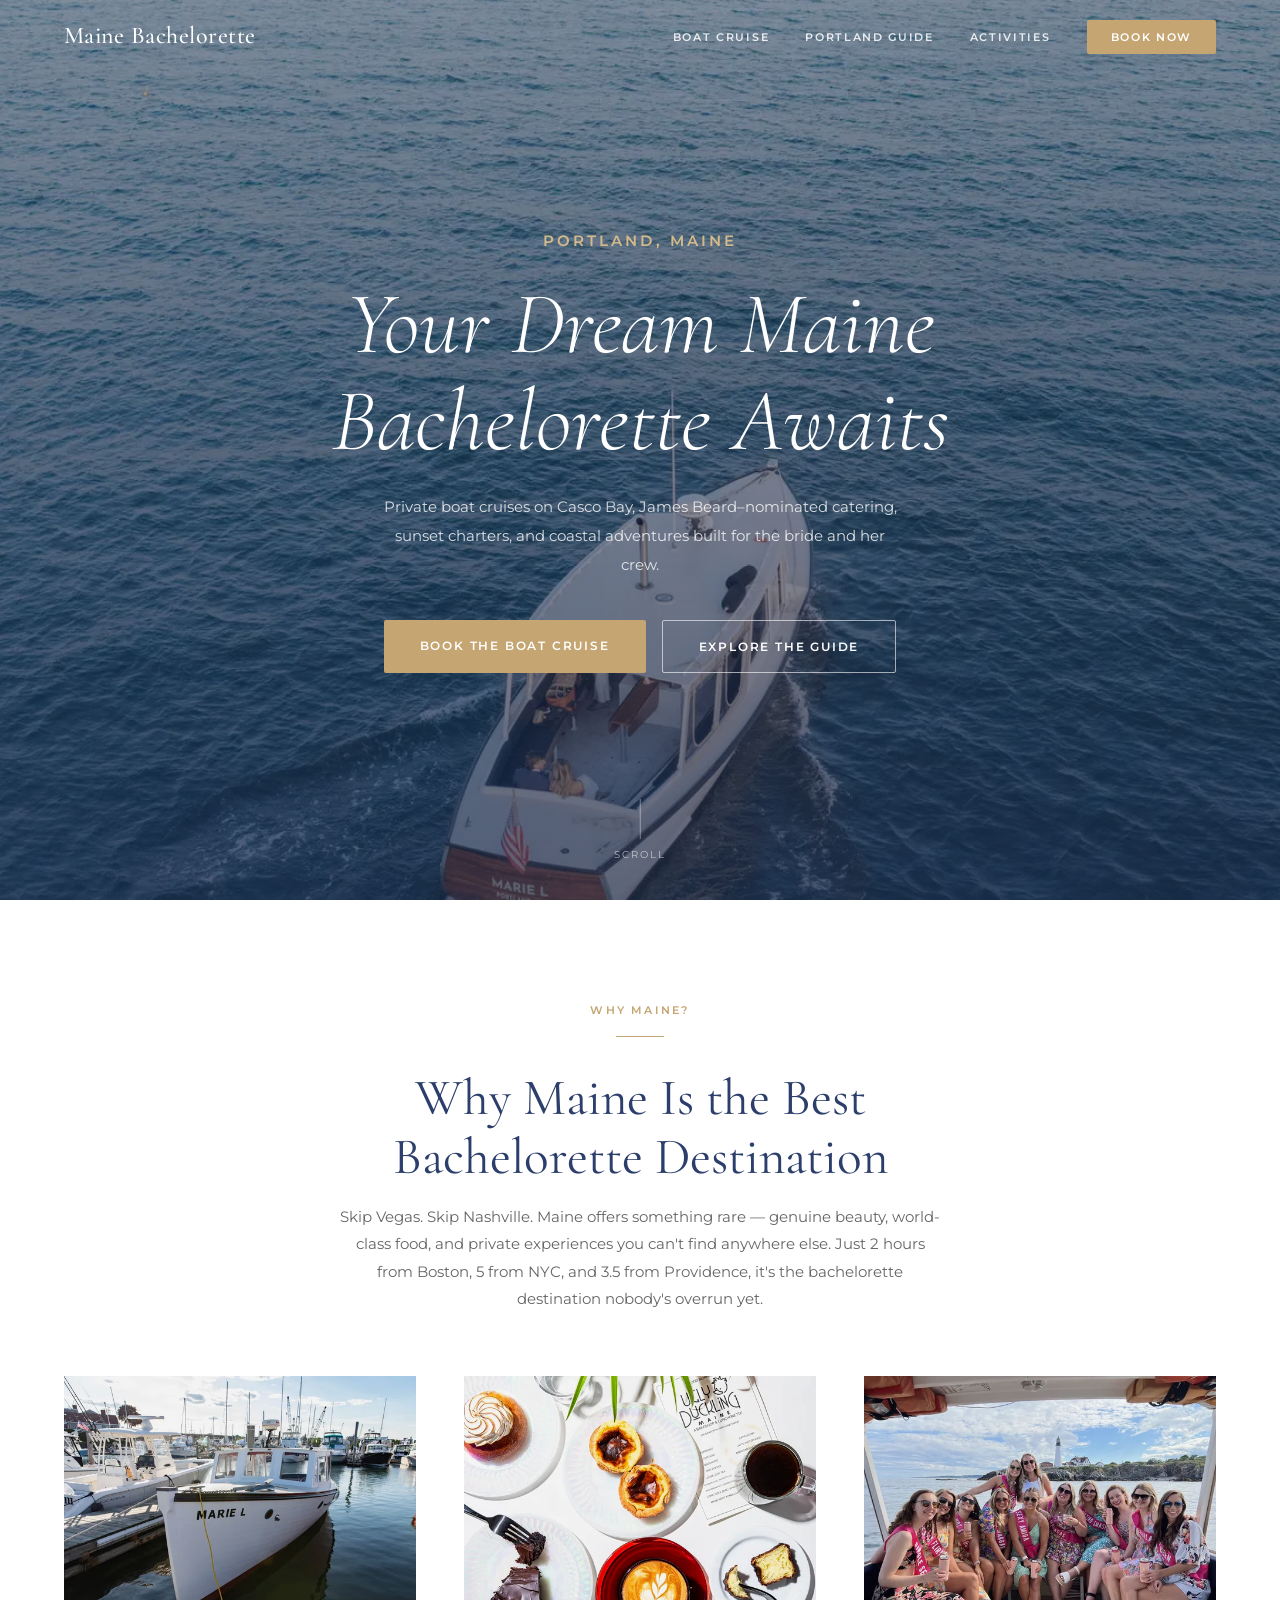
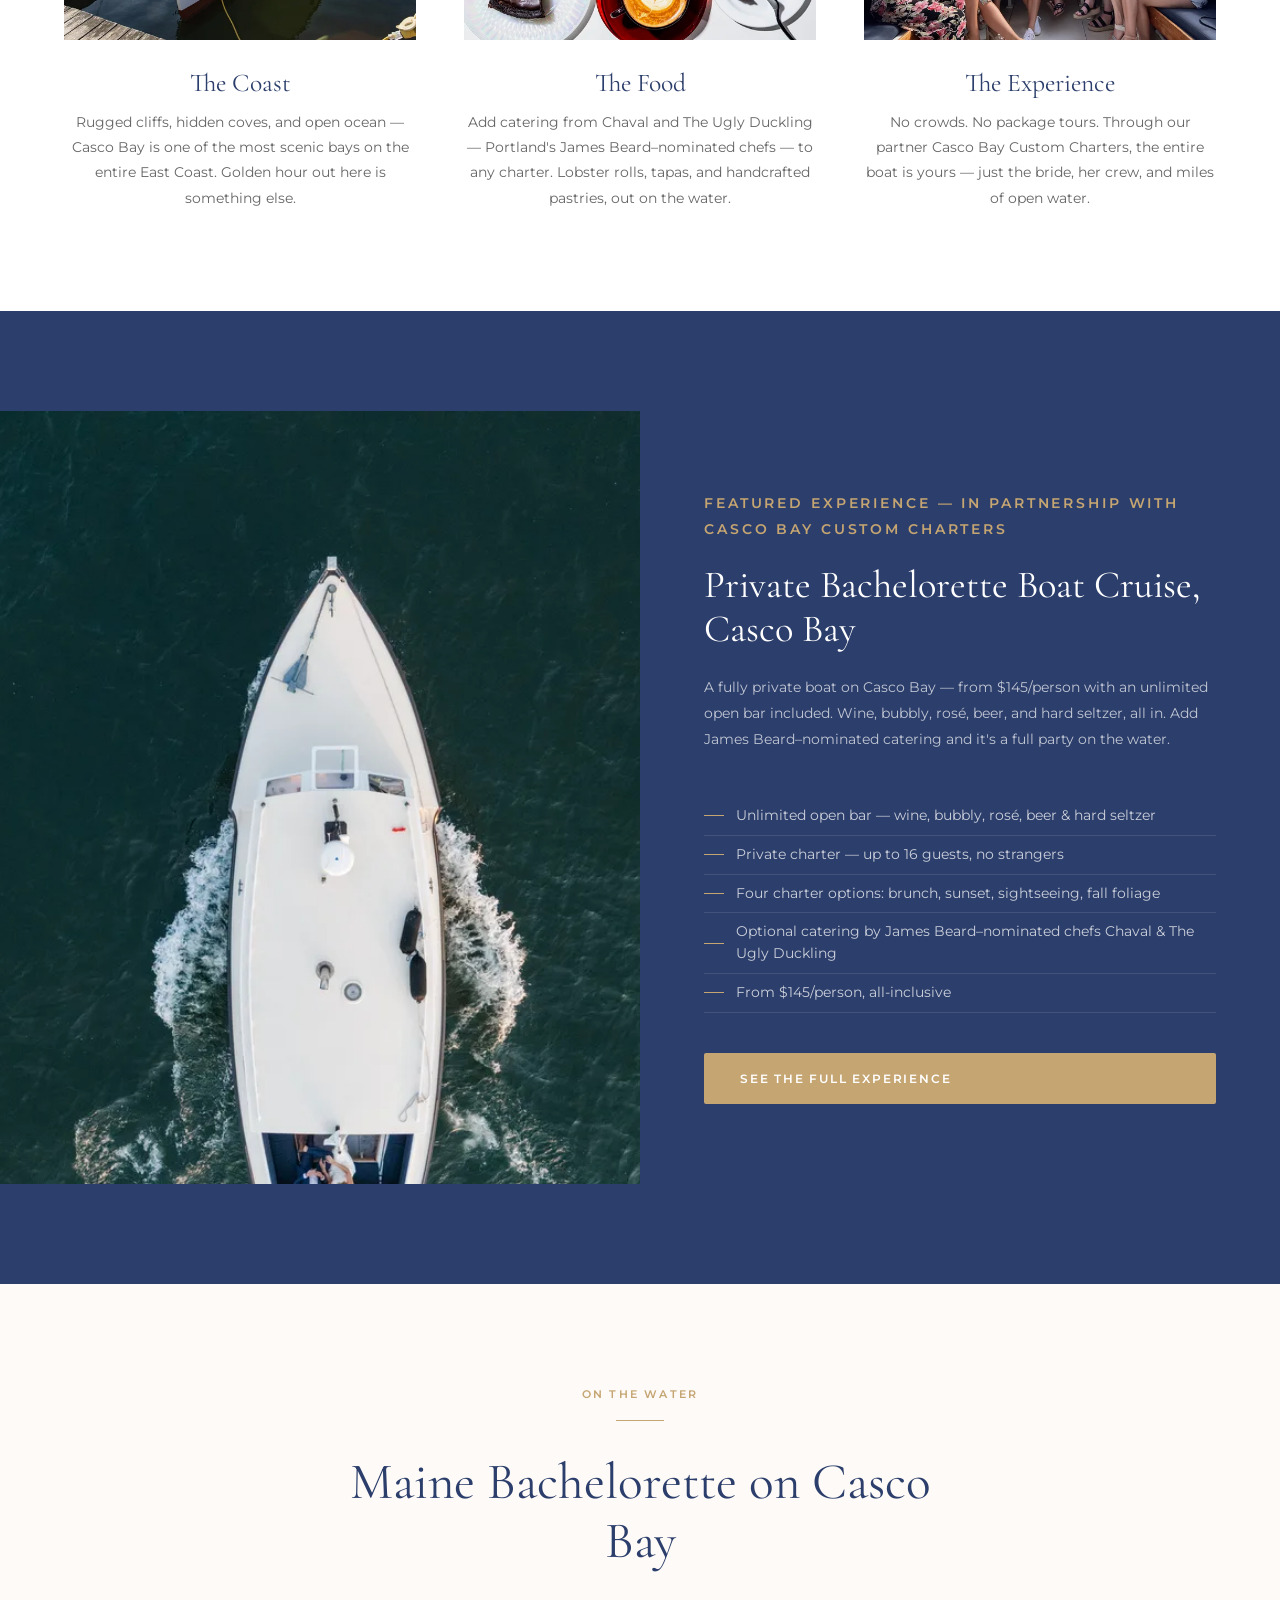
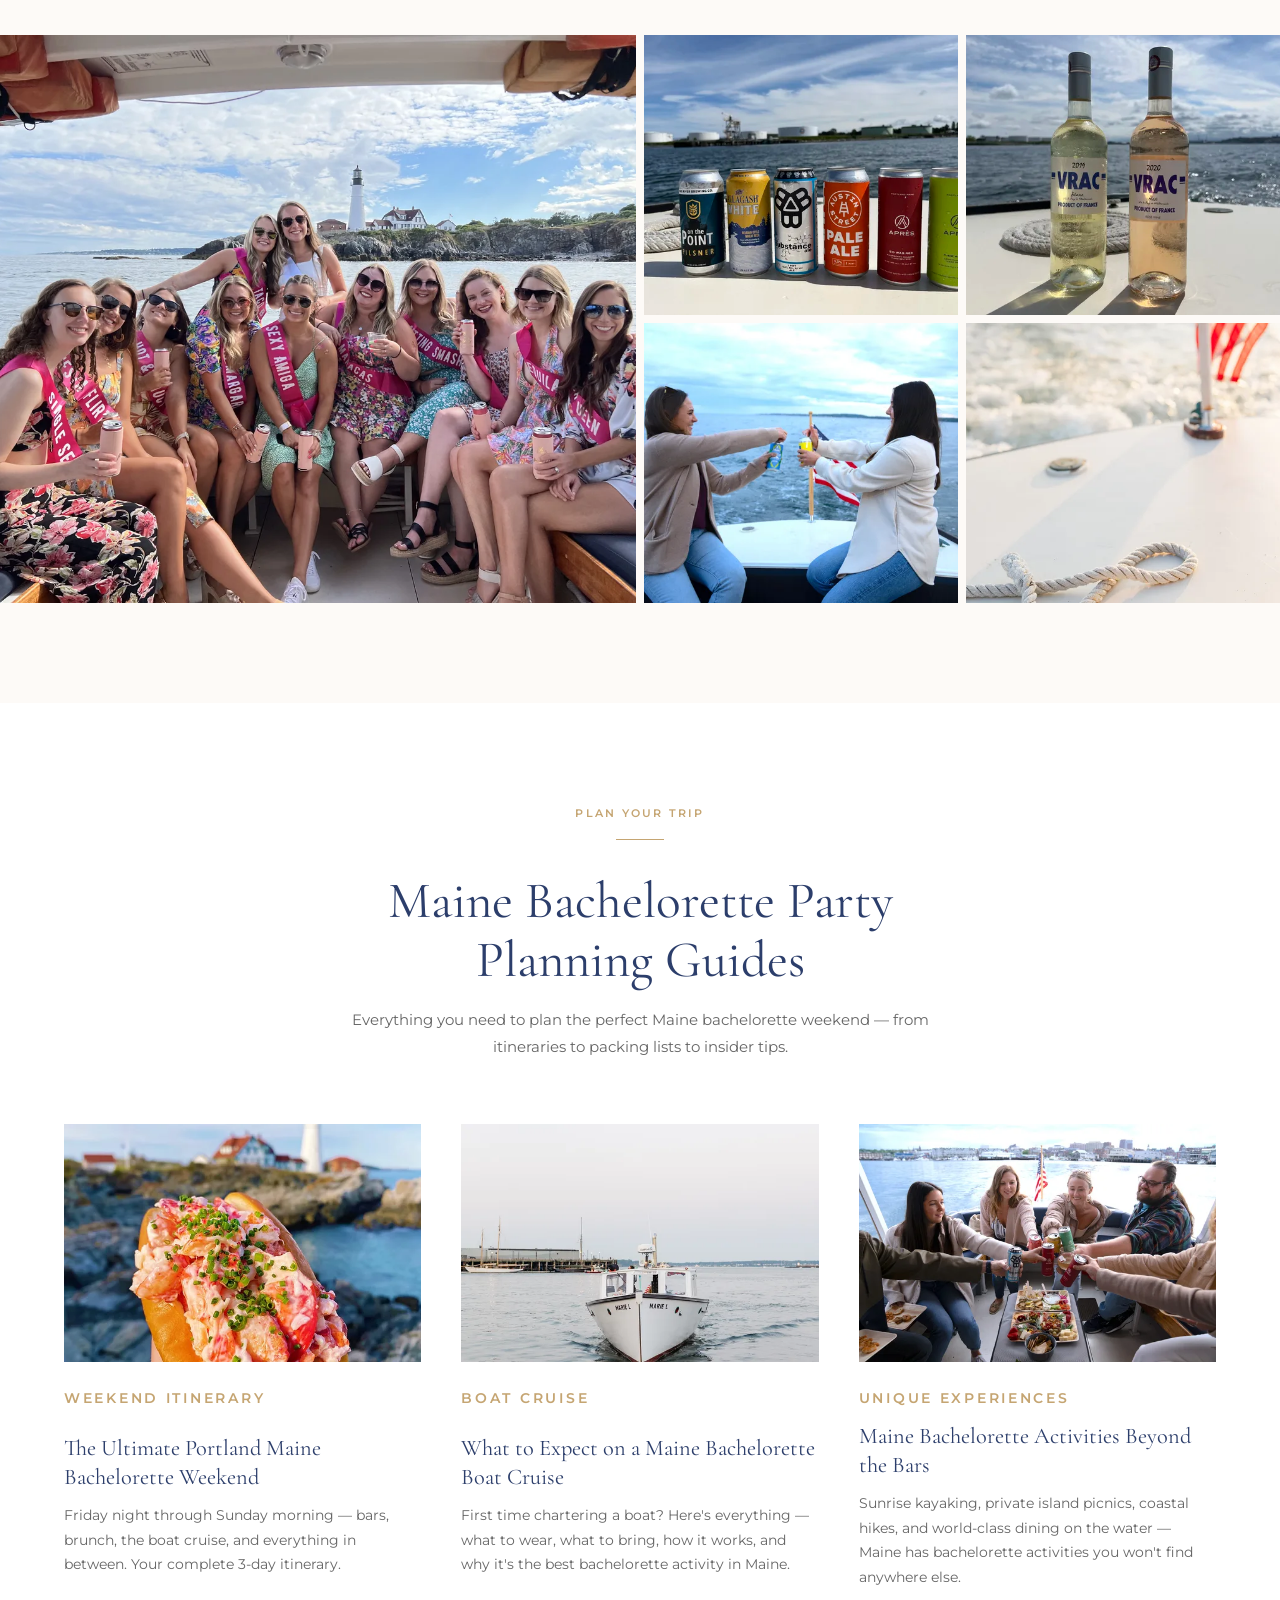
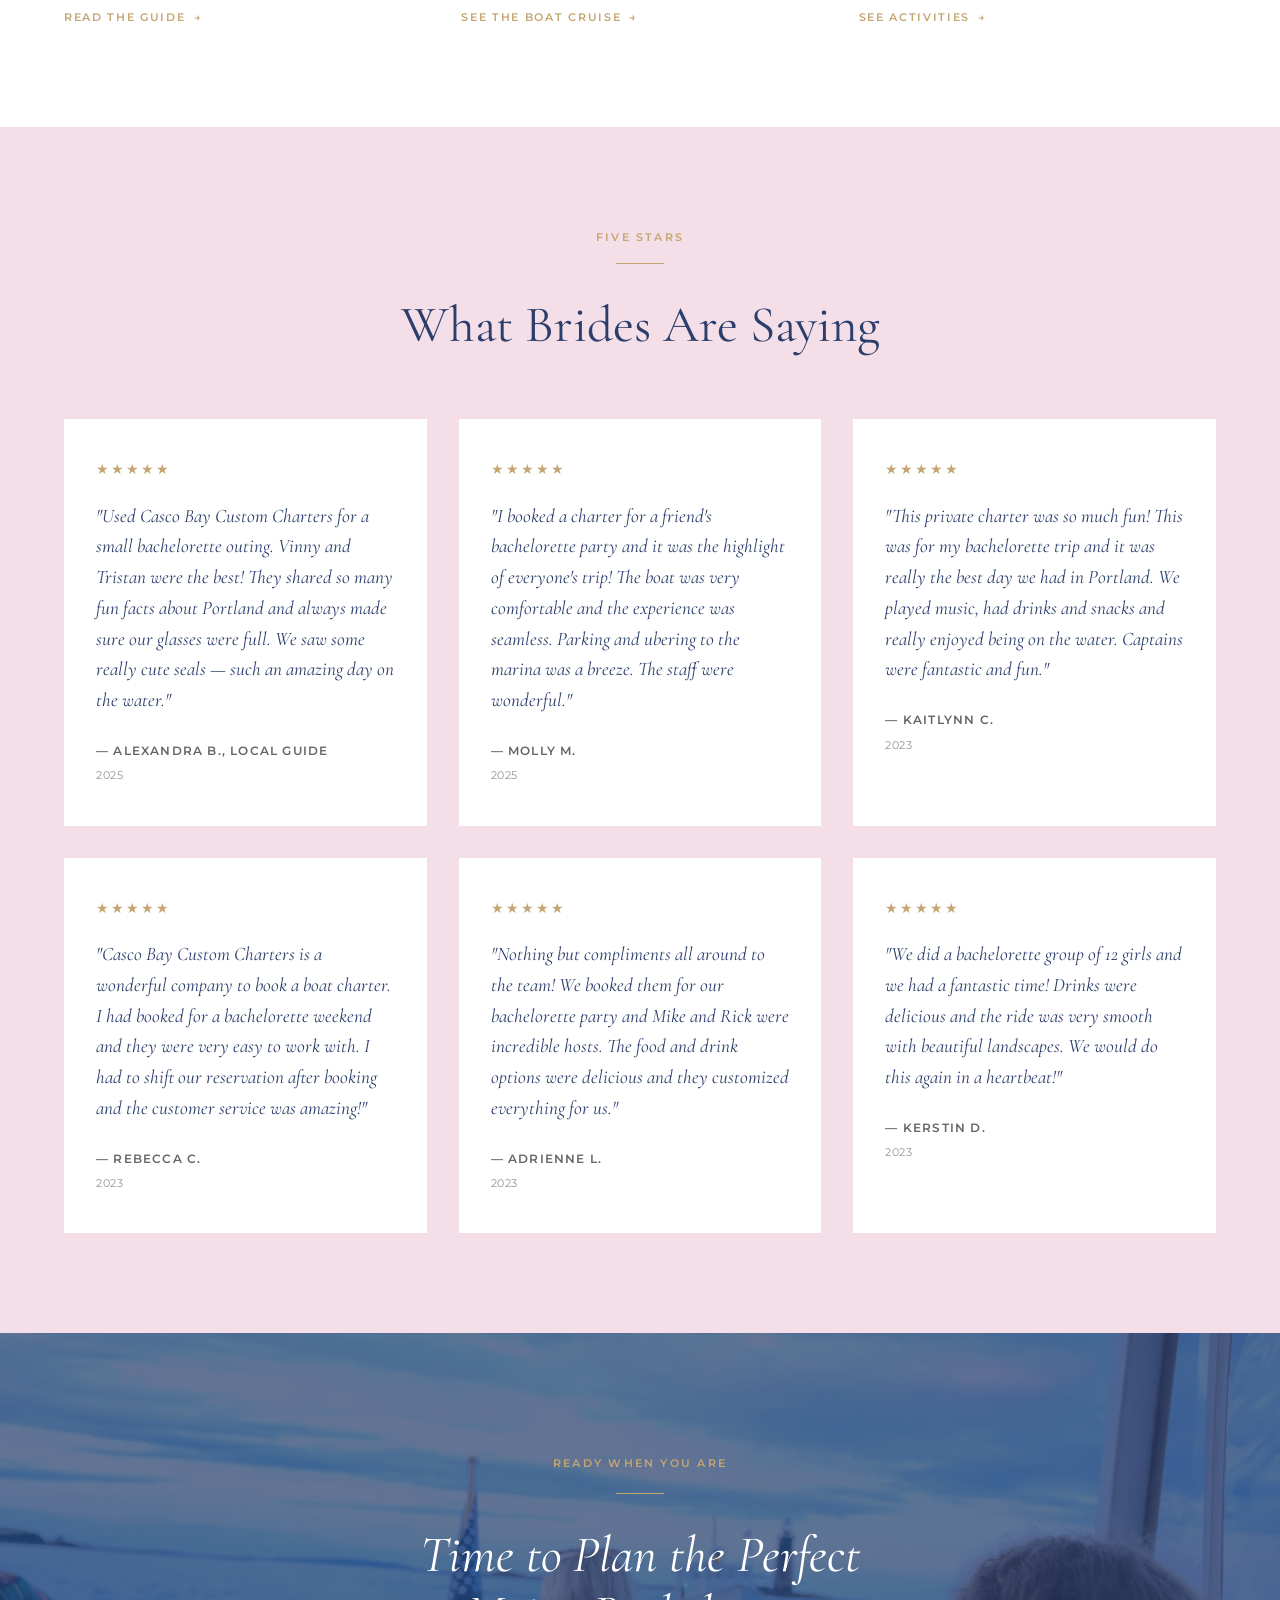
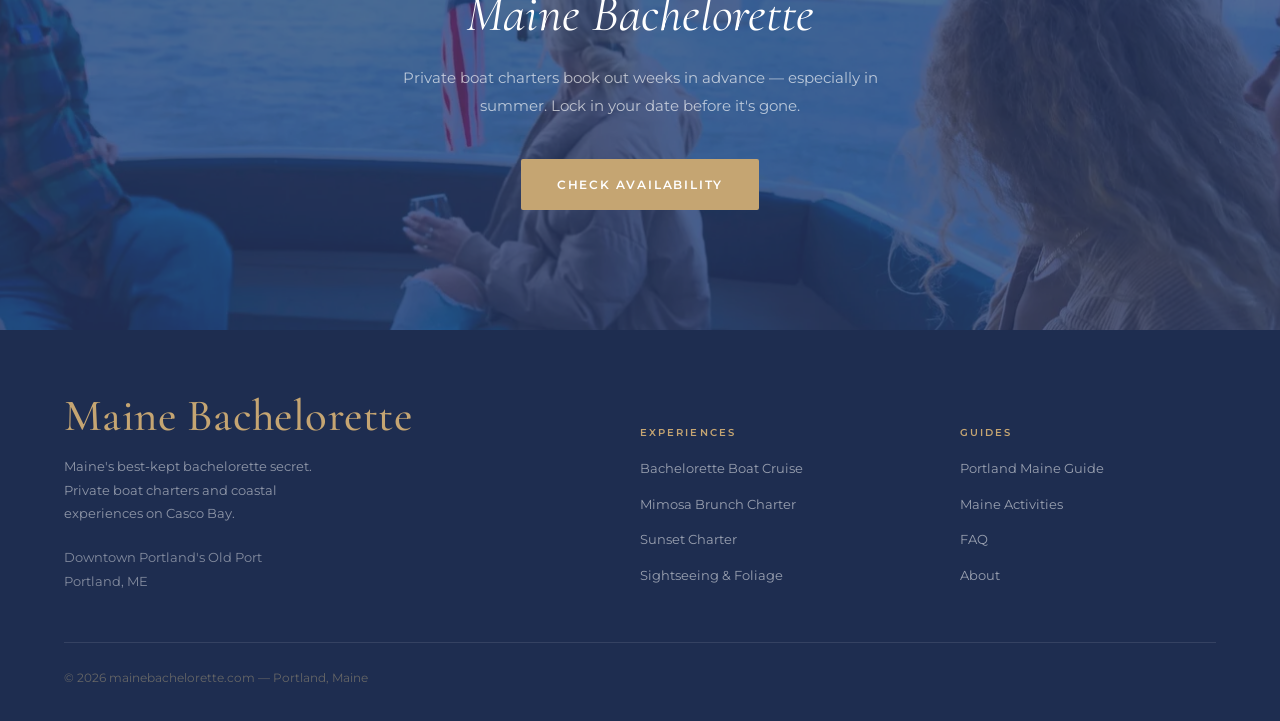
==== index.html @ e395f3f1 "Reposition as CBCC partner, fix TouristAttraction schema error - About page: establish Maine Bachelo" ====
<!DOCTYPE html>
<html lang="en">
<head>
  <meta charset="UTF-8">
  <meta name="viewport" content="width=device-width, initial-scale=1.0">

  <!-- Google tag (gtag.js) -->
  <script async src="https://www.googletagmanager.com/gtag/js?id=G-39ZPH9LR93"></script>
  <script>
    window.dataLayer = window.dataLayer || [];
    function gtag(){dataLayer.push(arguments);}
    gtag('js', new Date());
    gtag('config', 'G-39ZPH9LR93');
  </script>

  <!-- Primary SEO -->
  <title>Maine Bachelorette Party Ideas | Portland, Maine</title>
  <meta name="description" content="Private boat cruises, James Beard–nominated catering, and sunset charters in Portland, Maine. The Maine bachelorette your crew will never forget.">
  <link rel="canonical" href="https://mainebachelorette.com/">

  <!-- Open Graph -->
  <meta property="og:type" content="website">
  <meta property="og:url" content="https://mainebachelorette.com/">
  <meta property="og:site_name" content="Maine Bachelorette">
  <meta property="og:title" content="Maine Bachelorette Party Ideas & Experiences">
  <meta property="og:description" content="Private boat cruises, James Beard–nominated catering, and coastal experiences in Portland, Maine. The ultimate bachelorette destination.">
  <meta property="og:image" content="https://mainebachelorette.com/images/og-home.webp">
  <meta property="og:image:width" content="1200">
  <meta property="og:image:height" content="630">

  <!-- Twitter Card -->
  <meta name="twitter:card" content="summary_large_image">
  <meta name="twitter:title" content="Maine Bachelorette Party Ideas & Experiences">
  <meta name="twitter:description" content="Private boat cruises, James Beard–nominated catering, and coastal experiences in Portland, Maine.">
  <meta name="twitter:image" content="https://mainebachelorette.com/images/og-home.webp">

  <!-- Schema: WebSite + LocalBusiness -->
  <script type="application/ld+json">
  {
    "@context": "https://schema.org",
    "@graph": [
      {
        "@type": "WebSite",
        "@id": "https://mainebachelorette.com/#website",
        "url": "https://mainebachelorette.com/",
        "name": "Maine Bachelorette",
        "description": "Maine bachelorette party ideas, experiences, and private boat charters in Portland, Maine",
        "potentialAction": {
          "@type": "SearchAction",
          "target": "https://mainebachelorette.com/?s={search_term_string}",
          "query-input": "required name=search_term_string"
        }
      },
      {
        "@type": ["TouristAttraction", "LocalBusiness"],
        "@id": "https://mainebachelorette.com/#attraction",
        "name": "Maine Bachelorette Party Experiences",
        "description": "Private boat charters, sunset cruises, sightseeing, and bachelorette experiences on Casco Bay. Catering by James Beard-nominated chefs. Portland, Maine.",
        "url": "https://mainebachelorette.com/",
        "address": {
          "@type": "PostalAddress",
          "addressLocality": "Portland",
          "addressRegion": "ME",
          "postalCode": "04101",
          "addressCountry": "US"
        },
        "geo": {
          "@type": "GeoCoordinates",
          "latitude": 43.6591,
          "longitude": -70.2568
        },
        "telephone": "+12072055796",
        "touristType": ["Bachelorette Party", "Private Event", "Boat Charter"]
      }
    ]
  }
  </script>

  <!-- Schema: LocalBusiness + Reviews -->
  <script type="application/ld+json">
  {
    "@context": "https://schema.org",
    "@type": "LocalBusiness",
    "@id": "https://mainebachelorette.com/#business",
    "name": "Maine Bachelorette",
    "url": "https://mainebachelorette.com/",
    "telephone": "+12072055796",
    "address": {
      "@type": "PostalAddress",
      "addressLocality": "Portland",
      "addressRegion": "ME",
      "postalCode": "04101",
      "addressCountry": "US"
    },
    "geo": {
      "@type": "GeoCoordinates",
      "latitude": 43.6591,
      "longitude": -70.2568
    },
    "aggregateRating": {
      "@type": "AggregateRating",
      "ratingValue": "5",
      "reviewCount": "6",
      "bestRating": "5"
    },
    "review": [
      {
        "@type": "Review",
        "author": { "@type": "Person", "name": "Alexandra B." },
        "datePublished": "2025-01-01",
        "reviewRating": { "@type": "Rating", "ratingValue": "5", "bestRating": "5" },
        "reviewBody": "Used Casco Bay Custom Charters for a small bachelorette outing. Vinny and Tristan were the best! They shared so many fun facts about Portland and always made sure our glasses were full. We saw some really cute seals — such an amazing day on the water."
      },
      {
        "@type": "Review",
        "author": { "@type": "Person", "name": "Molly M." },
        "datePublished": "2025-01-01",
        "reviewRating": { "@type": "Rating", "ratingValue": "5", "bestRating": "5" },
        "reviewBody": "I booked a charter for a friend's bachelorette party and it was the highlight of everyone's trip! The boat was very comfortable and the experience was seamless. The staff were wonderful."
      },
      {
        "@type": "Review",
        "author": { "@type": "Person", "name": "Kaitlynn C." },
        "datePublished": "2023-01-01",
        "reviewRating": { "@type": "Rating", "ratingValue": "5", "bestRating": "5" },
        "reviewBody": "This private charter was so much fun! This was for my bachelorette trip and it was really the best day we had in Portland. We played music, had drinks and snacks and really enjoyed being on the water."
      },
      {
        "@type": "Review",
        "author": { "@type": "Person", "name": "Rebecca C." },
        "datePublished": "2023-01-01",
        "reviewRating": { "@type": "Rating", "ratingValue": "5", "bestRating": "5" },
        "reviewBody": "Casco Bay Custom Charters is a wonderful company to book a boat charter. I had booked for a bachelorette weekend and they were very easy to work with. Customer service was amazing!"
      },
      {
        "@type": "Review",
        "author": { "@type": "Person", "name": "Adrienne L." },
        "datePublished": "2023-01-01",
        "reviewRating": { "@type": "Rating", "ratingValue": "5", "bestRating": "5" },
        "reviewBody": "Nothing but compliments all around to the team! We booked them for our bachelorette party and Mike and Rick were incredible hosts. The food and drink options were delicious and they customized everything for us."
      },
      {
        "@type": "Review",
        "author": { "@type": "Person", "name": "Kerstin D." },
        "datePublished": "2023-01-01",
        "reviewRating": { "@type": "Rating", "ratingValue": "5", "bestRating": "5" },
        "reviewBody": "We did a bachelorette group of 12 girls and we had a fantastic time! Drinks were delicious and the ride was very smooth with beautiful landscapes. We would do this again in a heartbeat!"
      }
    ]
  }
  </script>

  <!-- Favicon & App Icons -->
  <link rel="icon" type="image/svg+xml" href="/favicon.svg">
  <link rel="apple-touch-icon" href="/apple-touch-icon.png">
  <meta name="theme-color" content="#2C3E6B">

  <!-- Local SEO: Geo Tags -->
  <meta name="geo.region" content="US-ME">
  <meta name="geo.placename" content="Portland, Maine">
  <meta name="geo.position" content="43.6591;-70.2568">
  <meta name="ICBM" content="43.6591, -70.2568">

  <!-- Google Search Console: replace content with your verification code after connecting -->
  <!-- <meta name="google-site-verification" content="YOUR_VERIFICATION_CODE"> -->

  <!-- LCP Preload -->
  <link rel="preload" as="image" href="/images/hero-home.webp"
    imagesrcset="/images/hero-home-sm.webp 768w, /images/hero-home.webp 1440w"
    imagesizes="100vw"
    fetchpriority="high">

  <!-- Fonts -->
  <link rel="preconnect" href="https://fonts.googleapis.com">
  <link rel="preconnect" href="https://fonts.gstatic.com" crossorigin>
  <link href="https://fonts.googleapis.com/css2?family=Cormorant+Garamond:ital,wght@0,300;0,400;0,500;1,300;1,400&family=Montserrat:wght@300;400;500;600&display=swap" rel="stylesheet">

  <link rel="stylesheet" href="css/styles.css">
</head>
<body>

  <!-- Navigation -->
  <nav class="nav" id="nav" aria-label="Main navigation">
    <div class="container">
      <a href="/" class="nav-logo" aria-label="Maine Bachelorette Home">Maine Bachelorette</a>
      <ul class="nav-links" role="list">
        <li><a href="/boat-cruise/">Boat Cruise</a></li>
        <li><a href="/portland-maine-guide/">Portland Guide</a></li>
        <li><a href="/maine-bachelorette-activities/">Activities</a></li>
        <li><a href="https://fareharbor.com/embeds/book/cascobaycustomcharters/items/calendar/?asn=dylansuhr&asn-ref=maine-bachelorette&full-items=yes&flow=1606992" class="nav-cta">Book Now</a></li>
      </ul>
      <button class="nav-hamburger" id="menuToggle" aria-label="Open menu" aria-expanded="false">
        <span></span><span></span><span></span>
      </button>
    </div>
  </nav>

  <!-- Mobile Menu -->
  <div class="mobile-menu" id="mobileMenu" role="dialog" aria-label="Mobile navigation">
    <button class="mobile-menu-close" id="menuClose" aria-label="Close menu">&times;</button>
    <a href="/boat-cruise/" onclick="closeMobileMenu()">Boat Cruise</a>
    <a href="/portland-maine-guide/" onclick="closeMobileMenu()">Portland Guide</a>
    <a href="/maine-bachelorette-activities/" onclick="closeMobileMenu()">Activities</a>
    <a href="https://fareharbor.com/embeds/book/cascobaycustomcharters/items/calendar/?asn=dylansuhr&asn-ref=maine-bachelorette&full-items=yes&flow=1606992" onclick="closeMobileMenu()" class="btn btn-primary" style="margin-top:16px;">Book Now</a>
  </div>

  <!-- Hero -->
  <section class="hero" aria-label="Maine bachelorette party experiences">
    <img
      class="hero-img"
      src="images/hero-home.webp"
      srcset="images/hero-home-sm.webp 768w, images/hero-home.webp 1440w"
      sizes="100vw"
      alt="Sunset over Casco Bay Portland Maine — bachelorette boat cruise"
      width="1440"
      height="810"
      fetchpriority="high"
      decoding="async"
    >
    <div class="hero-overlay"></div>
    <div class="hero-content">
      <p class="eyebrow">Portland, Maine</p>
      <h1>Your Dream Maine<br>Bachelorette Awaits</h1>
      <p>Private boat cruises on Casco Bay, James Beard–nominated catering, sunset charters, and coastal adventures built for the bride and her crew.</p>
      <div class="hero-actions">
        <a href="https://fareharbor.com/embeds/book/cascobaycustomcharters/items/calendar/?asn=dylansuhr&asn-ref=maine-bachelorette&full-items=yes&flow=1606992" class="btn btn-primary">Book the Boat Cruise</a>
        <a href="/portland-maine-guide/" class="btn btn-outline">Explore the Guide</a>
      </div>
    </div>
    <div class="hero-scroll" aria-hidden="true">
      <div class="hero-scroll-line"></div>
      <span>Scroll</span>
    </div>
  </section>

  <!-- Why Maine -->
  <section class="section why-maine" aria-labelledby="why-maine-heading">
    <div class="container">
      <div class="section-header">
        <p class="eyebrow">Why Maine?</p>
        <div class="gold-divider"></div>
        <h2 id="why-maine-heading">Why Maine Is the Best Bachelorette Destination</h2>
        <p>Skip Vegas. Skip Nashville. Maine offers something rare — genuine beauty, world-class food, and private experiences you can't find anywhere else. Just 2 hours from Boston, 5 from NYC, and 3.5 from Providence, it's the bachelorette destination nobody's overrun yet.</p>
      </div>
      <div class="why-grid">
        <article class="why-card">
          <img
            src="images/why-maine-coast.webp"
            alt="Rocky Maine coastline at golden hour in Portland Maine"
            class="why-card-img"
            width="600"
            height="450"
            loading="lazy"
          >
          <h3>The Coast</h3>
          <p>Rugged cliffs, hidden coves, and open ocean — Casco Bay is one of the most scenic bays on the entire East Coast. Golden hour out here is something else.</p>
        </article>
        <article class="why-card">
          <img
            src="images/why-maine-food.webp"
            alt="Chaval catering spread — lobster roll, tapas and pastries on a Maine bachelorette boat cruise"
            class="why-card-img"
            width="600"
            height="450"
            loading="lazy"
          >
          <h3>The Food</h3>
          <p>Add catering from Chaval and The Ugly Duckling — Portland's James Beard–nominated chefs — to any charter. Lobster rolls, tapas, and handcrafted pastries, out on the water.</p>
        </article>
        <article class="why-card">
          <img
            src="images/why-maine-boat-group.webp"
            alt="Group of women celebrating a bachelorette party on a private boat in Maine"
            class="why-card-img"
            width="600"
            height="450"
            loading="lazy"
          >
          <h3>The Experience</h3>
          <p>No crowds. No package tours. Through our partner Casco Bay Custom Charters, the entire boat is yours — just the bride, her crew, and miles of open water.</p>
        </article>
      </div>
    </div>
  </section>

  <!-- Featured Experience: Boat Cruise -->
  <section class="section featured-exp" aria-labelledby="exp-heading">
    <div class="featured-exp-inner">
      <div class="featured-exp-img">
        <img
          src="images/featured-boat-cruise.webp"
          alt="Private bachelorette boat cruise on Casco Bay Portland Maine at sunset"
          width="900"
          height="700"
          loading="lazy"
        >
      </div>
      <div class="featured-exp-content">
        <p class="eyebrow">Featured Experience &mdash; In partnership with Casco Bay Custom Charters</p>
        <h2 id="exp-heading">Private Bachelorette Boat Cruise, Casco Bay</h2>
        <p>A fully private boat on Casco Bay — from $145/person with an unlimited open bar included. Wine, bubbly, rosé, beer, and hard seltzer, all in. Add James Beard–nominated catering and it's a full party on the water.</p>
        <ul class="featured-exp-list" aria-label="What's included">
          <li>Unlimited open bar — wine, bubbly, rosé, beer &amp; hard seltzer</li>
          <li>Private charter — up to 16 guests, no strangers</li>
          <li>Four charter options: brunch, sunset, sightseeing, fall foliage</li>
          <li>Optional catering by James Beard–nominated chefs Chaval &amp; The Ugly Duckling</li>
          <li>From $145/person, all-inclusive</li>
        </ul>
        <a href="/boat-cruise/" class="btn btn-primary">See the Full Experience</a>
      </div>
    </div>
  </section>

  <!-- Photo Gallery -->
  <section class="section gallery" aria-labelledby="gallery-heading">
    <div class="container">
      <div class="section-header">
        <p class="eyebrow">On the Water</p>
        <div class="gold-divider"></div>
        <h2 id="gallery-heading">Maine Bachelorette on Casco Bay</h2>
      </div>
    </div>
    <div class="gallery-grid" role="list" aria-label="Photo gallery of Maine bachelorette experiences">
      <div class="gallery-item" role="listitem">
        <img
          src="images/gallery-1.webp"
          alt="Women celebrating a bachelorette party on a boat in Casco Bay Maine"
          width="1200"
          height="900"
          loading="lazy"
        >
      </div>
      <div class="gallery-item" role="listitem">
        <img
          src="images/gallery-2.webp"
          alt="Sunset over the islands of Casco Bay Portland Maine"
          width="600"
          height="450"
          loading="lazy"
        >
      </div>
      <div class="gallery-item" role="listitem">
        <img
          src="images/gallery-3.webp"
          alt="Sunset over Casco Bay from a private bachelorette boat charter in Portland Maine"
          width="600"
          height="450"
          loading="lazy"
        >
      </div>
      <div class="gallery-item" role="listitem">
        <img
          src="images/gallery-4.webp"
          alt="Classic wooden lobster boat on the water in Portland Maine"
          width="600"
          height="450"
          loading="lazy"
        >
      </div>
      <div class="gallery-item" role="listitem">
        <img
          src="images/gallery-5.webp"
          alt="Bachelorette party group toasting champagne on a Maine boat cruise"
          width="600"
          height="450"
          loading="lazy"
        >
      </div>
    </div>
  </section>

  <!-- Guides & Ideas -->
  <section class="section guides" aria-labelledby="guides-heading">
    <div class="container">
      <div class="section-header">
        <p class="eyebrow">Plan Your Trip</p>
        <div class="gold-divider"></div>
        <h2 id="guides-heading">Maine Bachelorette Party Planning Guides</h2>
        <p>Everything you need to plan the perfect Maine bachelorette weekend — from itineraries to packing lists to insider tips.</p>
      </div>
      <div class="guides-grid">
        <article class="guide-card">
          <img
            src="images/guide-portland-weekend.webp"
            alt="Portland Maine Old Port neighborhood bachelorette weekend guide"
            class="guide-card-img"
            width="600"
            height="400"
            loading="lazy"
          >
          <p class="eyebrow">Weekend Itinerary</p>
          <h3>The Ultimate Portland Maine Bachelorette Weekend</h3>
          <p>Friday night through Sunday morning — bars, brunch, the boat cruise, and everything in between. Your complete 3-day itinerary.</p>
          <a href="/portland-maine-guide/" class="guide-card-link">Read the Guide</a>
        </article>
        <article class="guide-card">
          <img
            src="images/guide-boat-cruise.webp"
            alt="What to expect on a bachelorette boat cruise in Maine"
            class="guide-card-img"
            width="600"
            height="400"
            loading="lazy"
          >
          <p class="eyebrow">Boat Cruise</p>
          <h3>What to Expect on a Maine Bachelorette Boat Cruise</h3>
          <p>First time chartering a boat? Here's everything — what to wear, what to bring, how it works, and why it's the best bachelorette activity in Maine.</p>
          <a href="/boat-cruise/" class="guide-card-link">See the Boat Cruise</a>
        </article>
        <article class="guide-card">
          <img
            src="images/guide-activities.webp"
            alt="Maine bachelorette party activities and coastal experiences in Portland"
            class="guide-card-img"
            width="600"
            height="400"
            loading="lazy"
          >
          <p class="eyebrow">Unique Experiences</p>
          <h3>Maine Bachelorette Activities Beyond the Bars</h3>
          <p>Sunrise kayaking, private island picnics, coastal hikes, and world-class dining on the water — Maine has bachelorette activities you won't find anywhere else.</p>
          <a href="/maine-bachelorette-activities/" class="guide-card-link">See Activities</a>
        </article>
      </div>
    </div>
  </section>

  <!-- Testimonials -->
  <section class="section testimonials" id="testimonials" aria-labelledby="testimonials-heading">
    <div class="container">
      <div class="section-header">
        <p class="eyebrow">Five Stars</p>
        <div class="gold-divider"></div>
        <h2 id="testimonials-heading">What Brides Are Saying</h2>
      </div>
      <div class="testimonials-grid">
        <article class="testimonial-card">
          <div class="stars" aria-label="5 out of 5 stars">★★★★★</div>
          <blockquote>"Used Casco Bay Custom Charters for a small bachelorette outing. Vinny and Tristan were the best! They shared so many fun facts about Portland and always made sure our glasses were full. We saw some really cute seals — such an amazing day on the water."</blockquote>
          <p class="testimonial-author">— Alexandra B., Local Guide</p>
          <p class="testimonial-year">2025</p>
        </article>
        <article class="testimonial-card">
          <div class="stars" aria-label="5 out of 5 stars">★★★★★</div>
          <blockquote>"I booked a charter for a friend's bachelorette party and it was the highlight of everyone's trip! The boat was very comfortable and the experience was seamless. Parking and ubering to the marina was a breeze. The staff were wonderful."</blockquote>
          <p class="testimonial-author">— Molly M.</p>
          <p class="testimonial-year">2025</p>
        </article>
        <article class="testimonial-card">
          <div class="stars" aria-label="5 out of 5 stars">★★★★★</div>
          <blockquote>"This private charter was so much fun! This was for my bachelorette trip and it was really the best day we had in Portland. We played music, had drinks and snacks and really enjoyed being on the water. Captains were fantastic and fun."</blockquote>
          <p class="testimonial-author">— Kaitlynn C.</p>
          <p class="testimonial-year">2023</p>
        </article>
        <article class="testimonial-card">
          <div class="stars" aria-label="5 out of 5 stars">★★★★★</div>
          <blockquote>"Casco Bay Custom Charters is a wonderful company to book a boat charter. I had booked for a bachelorette weekend and they were very easy to work with. I had to shift our reservation after booking and the customer service was amazing!"</blockquote>
          <p class="testimonial-author">— Rebecca C.</p>
          <p class="testimonial-year">2023</p>
        </article>
        <article class="testimonial-card">
          <div class="stars" aria-label="5 out of 5 stars">★★★★★</div>
          <blockquote>"Nothing but compliments all around to the team! We booked them for our bachelorette party and Mike and Rick were incredible hosts. The food and drink options were delicious and they customized everything for us."</blockquote>
          <p class="testimonial-author">— Adrienne L.</p>
          <p class="testimonial-year">2023</p>
        </article>
        <article class="testimonial-card">
          <div class="stars" aria-label="5 out of 5 stars">★★★★★</div>
          <blockquote>"We did a bachelorette group of 12 girls and we had a fantastic time! Drinks were delicious and the ride was very smooth with beautiful landscapes. We would do this again in a heartbeat!"</blockquote>
          <p class="testimonial-author">— Kerstin D.</p>
          <p class="testimonial-year">2023</p>
        </article>
      </div>
    </div>
  </section>

  <!-- Final CTA -->
  <section class="cta-banner" aria-labelledby="cta-heading">
    <div class="cta-banner-content">
      <p class="eyebrow">Ready When You Are</p>
      <div class="gold-divider"></div>
      <h2 id="cta-heading">Time to Plan the Perfect<br><em>Maine Bachelorette</em></h2>
      <p>Private boat charters book out weeks in advance — especially in summer. Lock in your date before it's gone.</p>
      <a href="https://fareharbor.com/embeds/book/cascobaycustomcharters/items/calendar/?asn=dylansuhr&asn-ref=maine-bachelorette&full-items=yes&flow=1606992" class="btn btn-primary">Check Availability</a>
    </div>
  </section>

  <!-- Footer -->
  <footer class="footer" aria-label="Site footer">
    <div class="container">
      <div class="footer-inner">
        <p class="footer-brand-name">Maine Bachelorette</p>
        <h4 class="footer-col-heading">Experiences</h4>
        <h4 class="footer-col-heading">Guides</h4>
        <div class="footer-brand-body">
          <p>Maine's best-kept bachelorette secret. Private boat charters and coastal experiences on Casco Bay.</p>
          <address class="footer-nap">
            <p>Downtown Portland's Old Port</p>
            <p>Portland, ME</p>
          </address>
        </div>
        <ul role="list" class="footer-col-links">
          <li><a href="/boat-cruise/">Bachelorette Boat Cruise</a></li>
          <li><a href="/boat-cruise/#packages">Mimosa Brunch Charter</a></li>
          <li><a href="/boat-cruise/#packages">Sunset Charter</a></li>
          <li><a href="/boat-cruise/#packages">Sightseeing &amp; Foliage</a></li>
        </ul>
        <ul role="list" class="footer-col-links">
          <li><a href="/portland-maine-guide/">Portland Maine Guide</a></li>
          <li><a href="/maine-bachelorette-activities/">Maine Activities</a></li>
          <li><a href="/boat-cruise/#faq">FAQ</a></li>
          <li><a href="/about/">About</a></li>
        </ul>
      </div>
      <div class="footer-bottom">
        <p>© 2026 mainebachelorette.com &mdash; Portland, Maine</p>
      </div>
    </div>
  </footer>

  <script>
    // Nav scroll behavior
    const nav = document.getElementById('nav');
    window.addEventListener('scroll', () => {
      nav.classList.toggle('scrolled', window.scrollY > 60);
    }, { passive: true });

    // Mobile menu
    const menuToggle = document.getElementById('menuToggle');
    const menuClose = document.getElementById('menuClose');
    const mobileMenu = document.getElementById('mobileMenu');

    function openMobileMenu() {
      mobileMenu.classList.add('open');
      menuToggle.setAttribute('aria-expanded', 'true');
      document.body.style.overflow = 'hidden';
    }

    function closeMobileMenu() {
      mobileMenu.classList.remove('open');
      menuToggle.setAttribute('aria-expanded', 'false');
      document.body.style.overflow = '';
    }

    menuToggle.addEventListener('click', openMobileMenu);
    menuClose.addEventListener('click', closeMobileMenu);
  </script>

  <!-- FareHarbor Lightframe API -->
  <script src="https://fareharbor.com/embeds/api/v1/?autolightframe=yes"></script>
</body>
</html>
---- css/styles.css ----
/* =============================================================
   Maine Bachelorette — Global Styles
   Design: Coastal Celebration
   ============================================================= */

/* ── Variables ─────────────────────────────────────────────── */
:root {
  --navy:       #2C3E6B;
  --navy-dark:  #1e2d50;
  --gold:       #C5A572;
  --gold-light: #d4ba8a;
  --blush:      #F4DFE8;
  --blush-dark: #e8c9d6;
  --bg:         #FDFAF7;
  --text:       #1A1A1A;
  --text-muted: #666666;
  --white:      #FFFFFF;

  --font-heading: 'Cormorant Garamond', serif;
  --font-body:    'Montserrat', sans-serif;

  --max-width: 1200px;
  --nav-height: 72px;
  --section-v: 100px;
  --radius: 2px;

  --transition: 0.25s ease;
}

/* ── Reset ──────────────────────────────────────────────────── */
*, *::before, *::after { box-sizing: border-box; margin: 0; padding: 0; }

html {
  scroll-behavior: smooth;
  font-size: 16px;
  overflow-x: hidden;
}

body {
  font-family: var(--font-body);
  background: var(--bg);
  color: var(--text);
  line-height: 1.6;
  -webkit-font-smoothing: antialiased;
  overflow-x: hidden;
}

img {
  display: block;
  max-width: 100%;
  height: auto;
}

a { color: inherit; text-decoration: none; }

ul { list-style: none; }

/* ── Typography ─────────────────────────────────────────────── */
h1, h2, h3, h4 {
  font-family: var(--font-heading);
  font-weight: 400;
  line-height: 1.15;
  color: var(--navy);
}

h1 { font-size: clamp(2.8rem, 6vw, 5rem); }
h2 { font-size: clamp(2rem, 4vw, 3.2rem); }
h3 { font-size: clamp(1.4rem, 2.5vw, 2rem); }
h4 { font-size: 1.25rem; }

p {
  font-size: 0.95rem;
  color: var(--text-muted);
  line-height: 1.8;
}

.eyebrow {
  font-family: var(--font-body);
  font-size: 0.7rem;
  font-weight: 600;
  letter-spacing: 0.2em;
  text-transform: uppercase;
  color: var(--gold);
}

/* ── Layout ─────────────────────────────────────────────────── */
.container {
  max-width: var(--max-width);
  margin: 0 auto;
  padding: 0 24px;
}

.section {
  padding: var(--section-v) 0;
}

/* ── Buttons ─────────────────────────────────────────────────── */
.btn {
  display: inline-block;
  font-family: var(--font-body);
  font-size: 0.75rem;
  font-weight: 600;
  letter-spacing: 0.15em;
  text-transform: uppercase;
  padding: 16px 36px;
  border: none;
  cursor: pointer;
  transition: background var(--transition), color var(--transition), border-color var(--transition);
  border-radius: var(--radius);
}

.btn-primary {
  background: var(--gold);
  color: var(--white);
}
.btn-primary:hover { background: var(--gold-light); }

.btn-outline {
  background: transparent;
  color: var(--white);
  border: 1.5px solid rgba(255,255,255,0.6);
}
.btn-outline:hover {
  background: rgba(255,255,255,0.1);
  border-color: var(--white);
}

.btn-navy {
  background: var(--navy);
  color: var(--white);
}
.btn-navy:hover { background: var(--navy-dark); }

.btn-gold-outline {
  background: transparent;
  color: var(--gold);
  border: 1.5px solid var(--gold);
}
.btn-gold-outline:hover {
  background: var(--gold);
  color: var(--white);
}

/* ── Navigation ─────────────────────────────────────────────── */
.nav {
  position: fixed;
  top: 0;
  left: 0;
  right: 0;
  z-index: 100;
  height: var(--nav-height);
  display: flex;
  align-items: center;
  transition: background var(--transition), box-shadow var(--transition);
}

.nav.scrolled {
  background: var(--white);
  box-shadow: 0 1px 20px rgba(0,0,0,0.08);
}

.nav .container {
  width: 100%;
  display: flex;
  align-items: center;
  justify-content: space-between;
}

.nav-logo {
  font-family: var(--font-heading);
  font-size: 1.5rem;
  font-weight: 500;
  color: var(--white);
  transition: color var(--transition);
  letter-spacing: 0.02em;
}

.nav.scrolled .nav-logo { color: var(--navy); }

.nav-links {
  display: flex;
  align-items: center;
  gap: 36px;
}

.nav-links a {
  font-size: 0.7rem;
  font-weight: 600;
  letter-spacing: 0.15em;
  text-transform: uppercase;
  color: rgba(255,255,255,0.85);
  transition: color var(--transition);
}

.nav-links a:hover { color: var(--white); }

.nav.scrolled .nav-links a { color: var(--text-muted); }
.nav.scrolled .nav-links a:hover { color: var(--navy); }

.nav-cta {
  font-size: 0.7rem;
  font-weight: 600;
  letter-spacing: 0.15em;
  text-transform: uppercase;
  padding: 10px 24px;
  background: var(--gold);
  color: var(--white) !important;
  border-radius: var(--radius);
  transition: background var(--transition) !important;
}
.nav-cta:hover { background: var(--gold-light) !important; }

.nav-hamburger {
  display: none;
  flex-direction: column;
  gap: 5px;
  cursor: pointer;
  padding: 10px;
  min-width: 44px;
  min-height: 44px;
  align-items: center;
  justify-content: center;
  border: 2px solid var(--gold);
  border-radius: 4px;
  background: transparent;
  transition: border-color var(--transition), box-shadow var(--transition);
}
.nav-hamburger:hover {
  border-color: var(--gold);
  box-shadow: 0 0 0 1px var(--gold);
}
.nav-hamburger span {
  display: block;
  width: 20px;
  height: 2.5px;
  background: #fff;
  transition: background var(--transition);
}
.nav.scrolled .nav-hamburger {
  border-color: var(--gold);
}
.nav.scrolled .nav-hamburger span { background: var(--navy); }

/* ── Hero ────────────────────────────────────────────────────── */
.hero {
  position: relative;
  height: 100vh;
  min-height: 640px;
  display: flex;
  align-items: center;
  justify-content: center;
  text-align: center;
  overflow: hidden;
}

.hero-img {
  position: absolute;
  inset: 0;
  width: 100%;
  height: 100%;
  object-fit: cover;
  object-position: center;
  animation: heroZoom 8s ease forwards;
}

@keyframes heroZoom {
  from { transform: scale(1.03); }
  to   { transform: scale(1); }
}

.hero-overlay {
  position: absolute;
  inset: 0;
  background: linear-gradient(
    to bottom,
    rgba(28, 45, 80, 0.35) 0%,
    rgba(28, 45, 80, 0.55) 60%,
    rgba(28, 45, 80, 0.7) 100%
  );
}

.hero-content {
  position: relative;
  z-index: 1;
  max-width: 780px;
  padding: 0 24px;
}

.hero-content .eyebrow { color: var(--gold-light); margin-bottom: 20px; }

.hero-content h1 {
  color: var(--white);
  font-size: clamp(3rem, 7vw, 5.5rem);
  font-style: italic;
  font-weight: 300;
  margin-bottom: 24px;
  line-height: 1.1;
}

.hero-content p {
  color: rgba(255,255,255,0.82);
  font-size: 0.95rem;
  max-width: 520px;
  margin: 0 auto 40px;
  line-height: 1.9;
}

.hero-actions {
  display: flex;
  gap: 16px;
  justify-content: center;
  flex-wrap: wrap;
}

.hero-scroll {
  position: absolute;
  bottom: 36px;
  left: 50%;
  transform: translateX(-50%);
  z-index: 1;
  display: flex;
  flex-direction: column;
  align-items: center;
  gap: 8px;
  color: rgba(255,255,255,0.6);
  font-size: 0.65rem;
  letter-spacing: 0.2em;
  text-transform: uppercase;
}

.hero-scroll-line {
  width: 1px;
  height: 40px;
  background: rgba(255,255,255,0.4);
  animation: scrollLine 2s ease infinite;
}

@keyframes scrollLine {
  0% { transform: scaleY(0); transform-origin: top; }
  50% { transform: scaleY(1); transform-origin: top; }
  51% { transform: scaleY(1); transform-origin: bottom; }
  100% { transform: scaleY(0); transform-origin: bottom; }
}

/* ── Why Maine ───────────────────────────────────────────────── */
.why-maine { background: var(--white); }

.section-header {
  text-align: center;
  max-width: 600px;
  margin: 0 auto 64px;
}

.section-header .eyebrow { margin-bottom: 16px; }

.section-header h2 { margin-bottom: 16px; }

.why-grid {
  display: grid;
  grid-template-columns: repeat(3, 1fr);
  gap: 48px;
}

.why-card {
  text-align: center;
}

.why-card-img {
  width: 100%;
  aspect-ratio: 4/3;
  object-fit: cover;
  margin-bottom: 28px;
  filter: brightness(0.96);
  transition: filter var(--transition);
}

.why-card:hover .why-card-img { filter: brightness(1); }

.why-card h3 { margin-bottom: 12px; font-size: 1.6rem; }
.why-card p { font-size: 0.88rem; }

/* ── Featured Experience ─────────────────────────────────────── */
.featured-exp {
  background: var(--navy);
  overflow: hidden;
}

.featured-exp-inner {
  display: grid;
  grid-template-columns: 1fr 1fr;
  min-height: 580px;
}

.featured-exp-img {
  position: relative;
  overflow: hidden;
}

.featured-exp-img img {
  width: 100%;
  height: 100%;
  object-fit: cover;
}

.featured-exp-content {
  padding: 80px 64px;
  display: flex;
  flex-direction: column;
  justify-content: center;
}

.featured-exp-content .eyebrow { color: var(--gold); margin-bottom: 20px; }

.featured-exp-content h2 {
  color: var(--white);
  margin-bottom: 24px;
  font-size: clamp(1.8rem, 3vw, 2.8rem);
}

.featured-exp-content p {
  color: rgba(255,255,255,0.7);
  margin-bottom: 16px;
  font-size: 0.9rem;
}

.featured-exp-list {
  margin: 28px 0 40px;
}

.featured-exp-list li {
  color: rgba(255,255,255,0.75);
  font-size: 0.85rem;
  padding: 8px 0;
  border-bottom: 1px solid rgba(255,255,255,0.1);
  display: flex;
  align-items: center;
  gap: 12px;
}

.featured-exp-list li::before {
  content: '';
  width: 20px;
  height: 1px;
  background: var(--gold);
  flex-shrink: 0;
}

/* ── Gallery ─────────────────────────────────────────────────── */
.gallery { background: var(--bg); }

.gallery-grid {
  display: grid;
  grid-template-columns: repeat(4, 1fr);
  grid-template-rows: repeat(2, 280px);
  gap: 8px;
}

.gallery-item {
  overflow: hidden;
  position: relative;
}

.gallery-item:first-child {
  grid-column: span 2;
  grid-row: span 2;
}

.gallery-item img {
  width: 100%;
  height: 100%;
  object-fit: cover;
  transition: transform 0.6s ease;
}

.gallery-item:hover img { transform: scale(1.05); }

/* ── Guides ──────────────────────────────────────────────────── */
.guides { background: var(--white); }

.guides-grid {
  display: grid;
  grid-template-columns: repeat(3, 1fr);
  gap: 40px;
}

.guide-card {
  display: flex;
  flex-direction: column;
}

.guide-card-img {
  width: 100%;
  aspect-ratio: 3/2;
  object-fit: cover;
  margin-bottom: 24px;
  transition: filter var(--transition);
}

.guide-card:hover .guide-card-img { filter: brightness(0.95); }

.guide-card .eyebrow { margin-bottom: 10px; }
.guide-card h3 {
  font-size: 1.4rem;
  margin-bottom: 12px;
  line-height: 1.3;
}
.guide-card p { font-size: 0.85rem; margin-bottom: 20px; flex-grow: 1; }

.guide-card-link {
  font-size: 0.7rem;
  font-weight: 600;
  letter-spacing: 0.15em;
  text-transform: uppercase;
  color: var(--gold);
  display: flex;
  align-items: center;
  gap: 8px;
  transition: gap var(--transition);
}

.guide-card-link::after {
  content: '→';
}

.guide-card:hover .guide-card-link { gap: 14px; }

/* ── Testimonials ────────────────────────────────────────────── */
.testimonials { background: var(--blush); }

.testimonials-grid {
  display: grid;
  grid-template-columns: repeat(3, 1fr);
  gap: 32px;
}

.testimonial-card {
  background: var(--white);
  padding: 40px 32px;
}

.stars {
  color: var(--gold);
  font-size: 0.85rem;
  letter-spacing: 2px;
  margin-bottom: 20px;
}

.testimonial-card blockquote {
  font-family: var(--font-heading);
  font-size: 1.2rem;
  font-style: italic;
  color: var(--navy);
  line-height: 1.6;
  margin-bottom: 24px;
}

.testimonial-author {
  font-size: 0.75rem;
  font-weight: 600;
  letter-spacing: 0.1em;
  text-transform: uppercase;
  color: var(--text-muted);
}

.testimonial-year {
  font-size: 0.7rem;
  font-weight: 400;
  letter-spacing: 0.05em;
  color: var(--text-muted);
  opacity: 0.7;
  margin-top: 4px;
}

/* ── CTA Banner ──────────────────────────────────────────────── */
.cta-banner {
  background: var(--navy);
  text-align: center;
  padding: 120px 24px;
  position: relative;
  overflow: hidden;
}

.cta-banner::before {
  content: '';
  position: absolute;
  inset: 0;
  background: url('../images/cta-bg.webp') center/cover no-repeat;
  opacity: 0.28;
}

.cta-banner-content { position: relative; z-index: 1; }

.cta-banner .eyebrow { color: var(--gold); margin-bottom: 20px; }

.cta-banner h2 {
  color: var(--white);
  font-size: clamp(2rem, 4vw, 3.5rem);
  margin-bottom: 20px;
  font-style: italic;
}

.cta-banner p {
  color: rgba(255,255,255,0.65);
  max-width: 480px;
  margin: 0 auto 40px;
}

/* ── Footer ──────────────────────────────────────────────────── */
.footer {
  background: var(--navy-dark);
  color: rgba(255,255,255,0.6);
  padding: 64px 0 32px;
}

.footer-inner {
  display: grid;
  grid-template-columns: 2fr 1fr 1fr;
  column-gap: 64px;
  row-gap: 16px;
  margin-bottom: 48px;
}

.footer-brand-name {
  font-family: var(--font-heading);
  font-size: 2.8rem;
  font-weight: 500;
  line-height: 1;
  color: var(--gold);
  letter-spacing: 0.01em;
}

.footer-col-heading {
  font-family: var(--font-body);
  font-size: 0.65rem;
  font-weight: 600;
  letter-spacing: 0.2em;
  text-transform: uppercase;
  color: var(--gold);
  align-self: end;
}

.footer-brand-body p {
  font-size: 0.82rem;
  line-height: 1.8;
  color: rgba(255,255,255,0.5);
  max-width: 280px;
}

.footer-col-links { display: flex; flex-direction: column; gap: 10px; }

.footer-col-links li a {
  font-size: 0.82rem;
  color: rgba(255,255,255,0.55);
  transition: color var(--transition);
}

.footer-col-links li a:hover { color: var(--white); }

.footer-bottom {
  border-top: 1px solid rgba(255,255,255,0.1);
  padding-top: 24px;
  display: flex;
  justify-content: space-between;
  align-items: center;
}

.footer-bottom p { font-size: 0.75rem; }

.footer-social {
  display: flex;
  gap: 20px;
}

.footer-social a {
  font-size: 0.75rem;
  font-weight: 600;
  letter-spacing: 0.1em;
  text-transform: uppercase;
  color: rgba(255,255,255,0.5);
  transition: color var(--transition);
}

.footer-social a:hover { color: var(--gold); }

/* ── Footer NAP ──────────────────────────────────────────────── */
.footer-nap {
  margin-top: 20px;
  font-style: normal;
}

.footer-nap p {
  font-size: 0.8rem;
  color: rgba(255,255,255,0.45);
  line-height: 1.9;
}

.footer-nap a {
  color: rgba(255,255,255,0.45);
  transition: color var(--transition);
}

.footer-nap a:hover { color: var(--gold); }

/* ── Blog / Content Page Header ─────────────────────────────── */
.page-header {
  padding: calc(var(--nav-height) + 72px) 0 72px;
  background: var(--bg);
}

.page-header h1 {
  font-size: clamp(2.4rem, 5vw, 4rem);
  font-style: italic;
  font-weight: 300;
  margin-bottom: 20px;
  max-width: 700px;
}

.page-header p {
  max-width: 600px;
  font-size: 0.95rem;
}

/* ── Featured Post ───────────────────────────────────────────── */
.featured-post {
  display: grid;
  grid-template-columns: 1.2fr 1fr;
  gap: 64px;
  align-items: center;
  margin-top: 48px;
}

.featured-post-img img {
  width: 100%;
  object-fit: cover;
}

.featured-post-body .eyebrow { margin-bottom: 12px; }
.featured-post-body h2 { margin-bottom: 20px; }
.featured-post-body p { margin-bottom: 14px; font-size: 0.92rem; }
.featured-post-body a:not(.btn) { color: var(--navy); font-weight: 600; text-decoration: underline; text-underline-offset: 3px; }

@media (max-width: 1024px) {
  .featured-post { grid-template-columns: 1fr; gap: 32px; }
}

/* ── Gold Divider ────────────────────────────────────────────── */
.gold-divider {
  width: 48px;
  height: 1px;
  background: var(--gold);
  margin: 0 auto 32px;
}

.gold-divider-left {
  margin: 0 0 32px;
}

/* ── Mobile Nav ──────────────────────────────────────────────── */
.mobile-menu {
  display: none;
  position: fixed;
  inset: 0;
  background: var(--navy);
  z-index: 200;
  flex-direction: column;
  align-items: center;
  justify-content: center;
  gap: 32px;
}

.mobile-menu.open { display: flex; }

.mobile-menu a {
  font-family: var(--font-heading);
  font-size: 2rem;
  color: var(--white);
  font-style: italic;
}

.mobile-menu-close {
  position: absolute;
  top: 24px;
  right: 24px;
  background: none;
  border: none;
  color: var(--white);
  font-size: 2rem;
  cursor: pointer;
  line-height: 1;
  min-width: 48px;
  min-height: 48px;
  display: flex;
  align-items: center;
  justify-content: center;
}

/* ── Responsive ──────────────────────────────────────────────── */
@media (max-width: 1024px) {
  .why-grid,
  .guides-grid,
  .testimonials-grid { grid-template-columns: repeat(2, 1fr); }

  .featured-exp-inner { grid-template-columns: 1fr; }
  .featured-exp-img { height: 400px; }
  .featured-exp-content { padding: 60px 40px; }

  .gallery-grid { grid-template-columns: repeat(3, 1fr); }
  .gallery-item:first-child { grid-column: span 2; grid-row: span 1; }
}

@media (max-width: 768px) {
  :root { --section-v: 72px; }

  .nav-links { display: none; }
  .nav-hamburger { display: flex; }

  .why-grid,
  .guides-grid { grid-template-columns: 1fr; }

  .testimonials-grid { grid-template-columns: 1fr; }

  .gallery-grid {
    grid-template-columns: repeat(2, 1fr);
    grid-template-rows: auto;
  }
  .gallery-item:first-child { grid-column: span 2; }

  .footer-inner { column-gap: 32px; }
  .footer-bottom { flex-direction: column; gap: 16px; text-align: center; }
}

@media (max-width: 480px) {
  :root { --section-v: 56px; }

  h1 { font-size: 2.4rem; }

  .container { padding: 0 16px; }

  .hero-actions { flex-direction: column; align-items: center; }
  .hero-actions .btn { width: 100%; text-align: center; }

  .featured-exp-content { padding: 40px 24px; }

  .section-header { margin-bottom: 40px; }

  .gallery-grid { grid-template-columns: 1fr; }
  .gallery-item:first-child { grid-column: span 1; }

  .cta-banner { padding: 72px 16px; }

  .btn { padding: 16px 24px; min-height: 48px; }

  /* Footer: brand full-width top row, nav cols side by side in row 2 */
  .footer-inner {
    grid-template-columns: 1fr 1fr;
    grid-template-rows: auto auto auto;
    gap: 20px 32px;
  }
  .footer-brand-name {
    grid-column: 1 / -1;
    grid-row: 1;
  }
  .footer-col-heading:nth-of-type(1) { grid-column: 1; grid-row: 2; }
  .footer-col-heading:nth-of-type(2) { grid-column: 2; grid-row: 2; }
  .footer-brand-body {
    grid-column: 1 / -1;
    grid-row: 4;
  }
  .footer-col-links:nth-of-type(1) { grid-column: 1; grid-row: 3; }
  .footer-col-links:nth-of-type(2) { grid-column: 2; grid-row: 3; }
  .footer-brand-body p { max-width: 100%; }

  /* Minimum 16px readable body copy on mobile */
  p { font-size: 1rem; }
  .footer-brand-body p,
  .footer-col-links li a,
  .footer-bottom p { font-size: 0.875rem; }
}
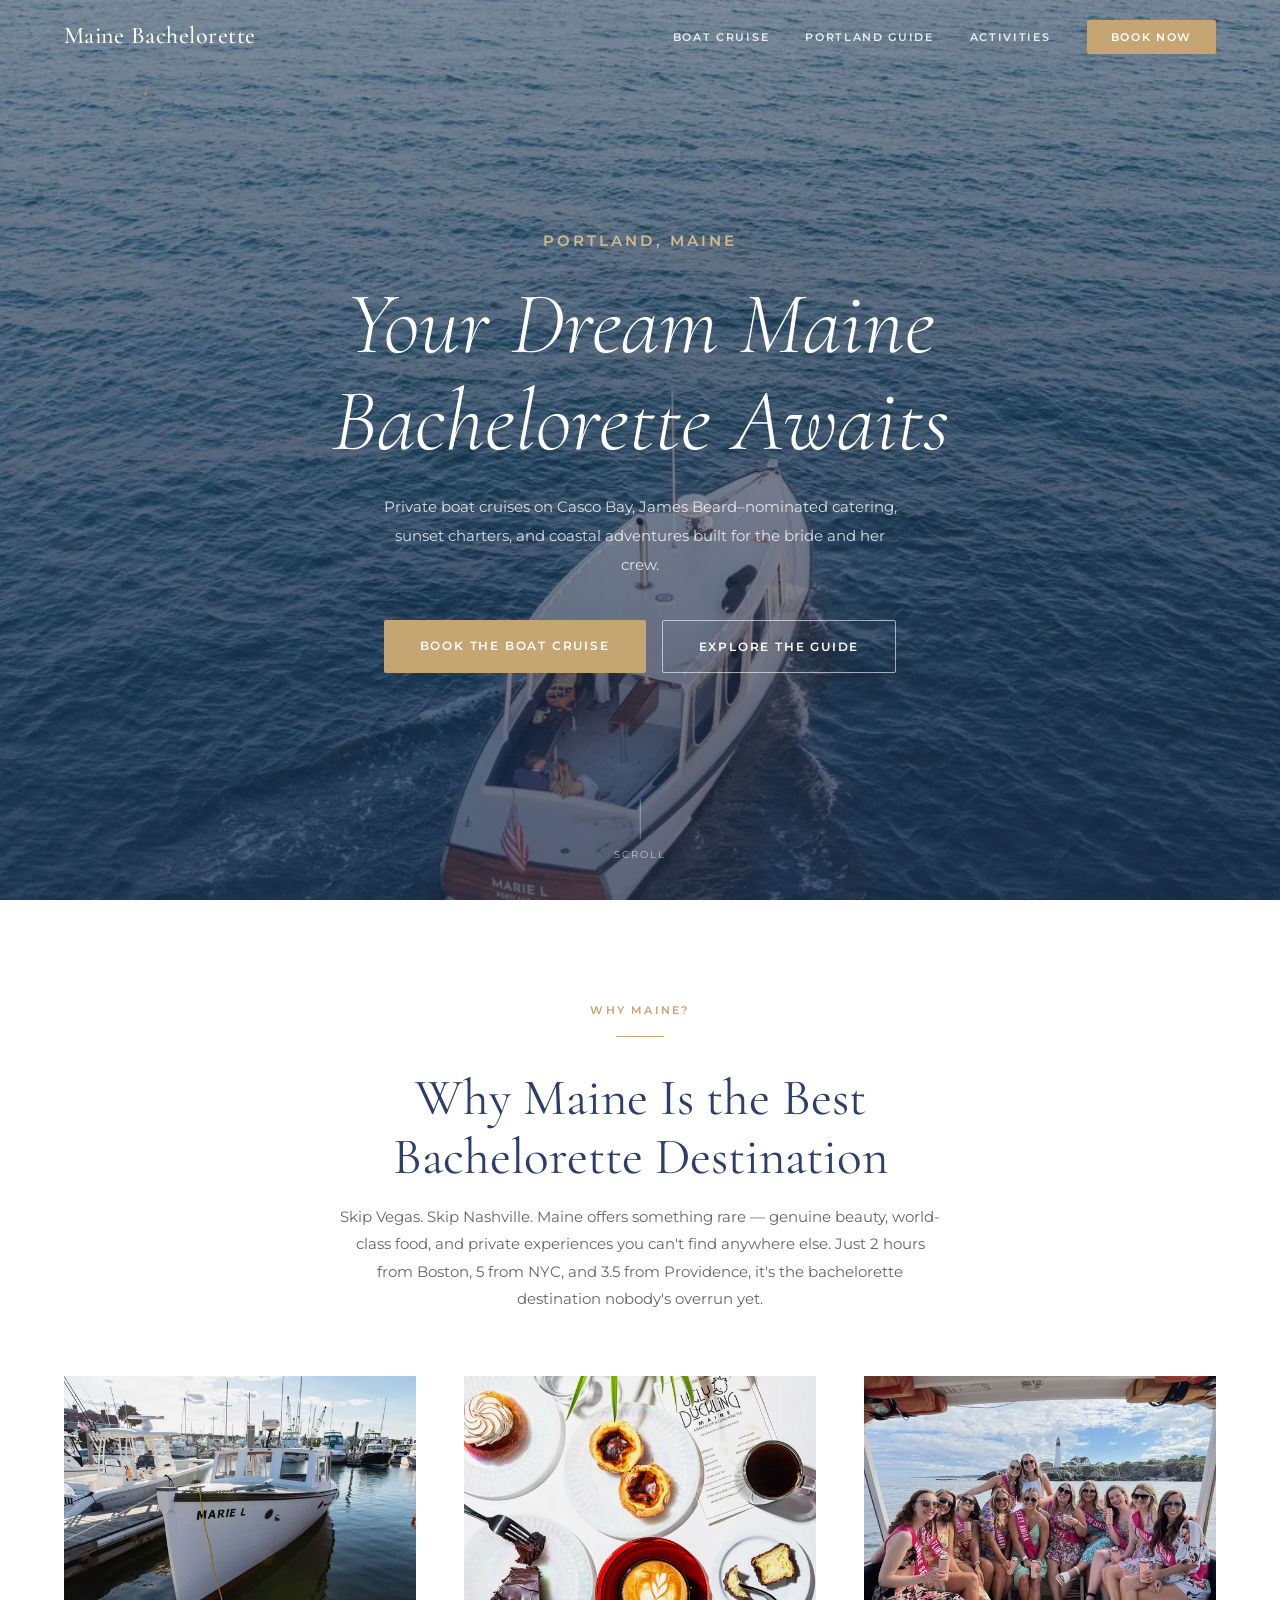
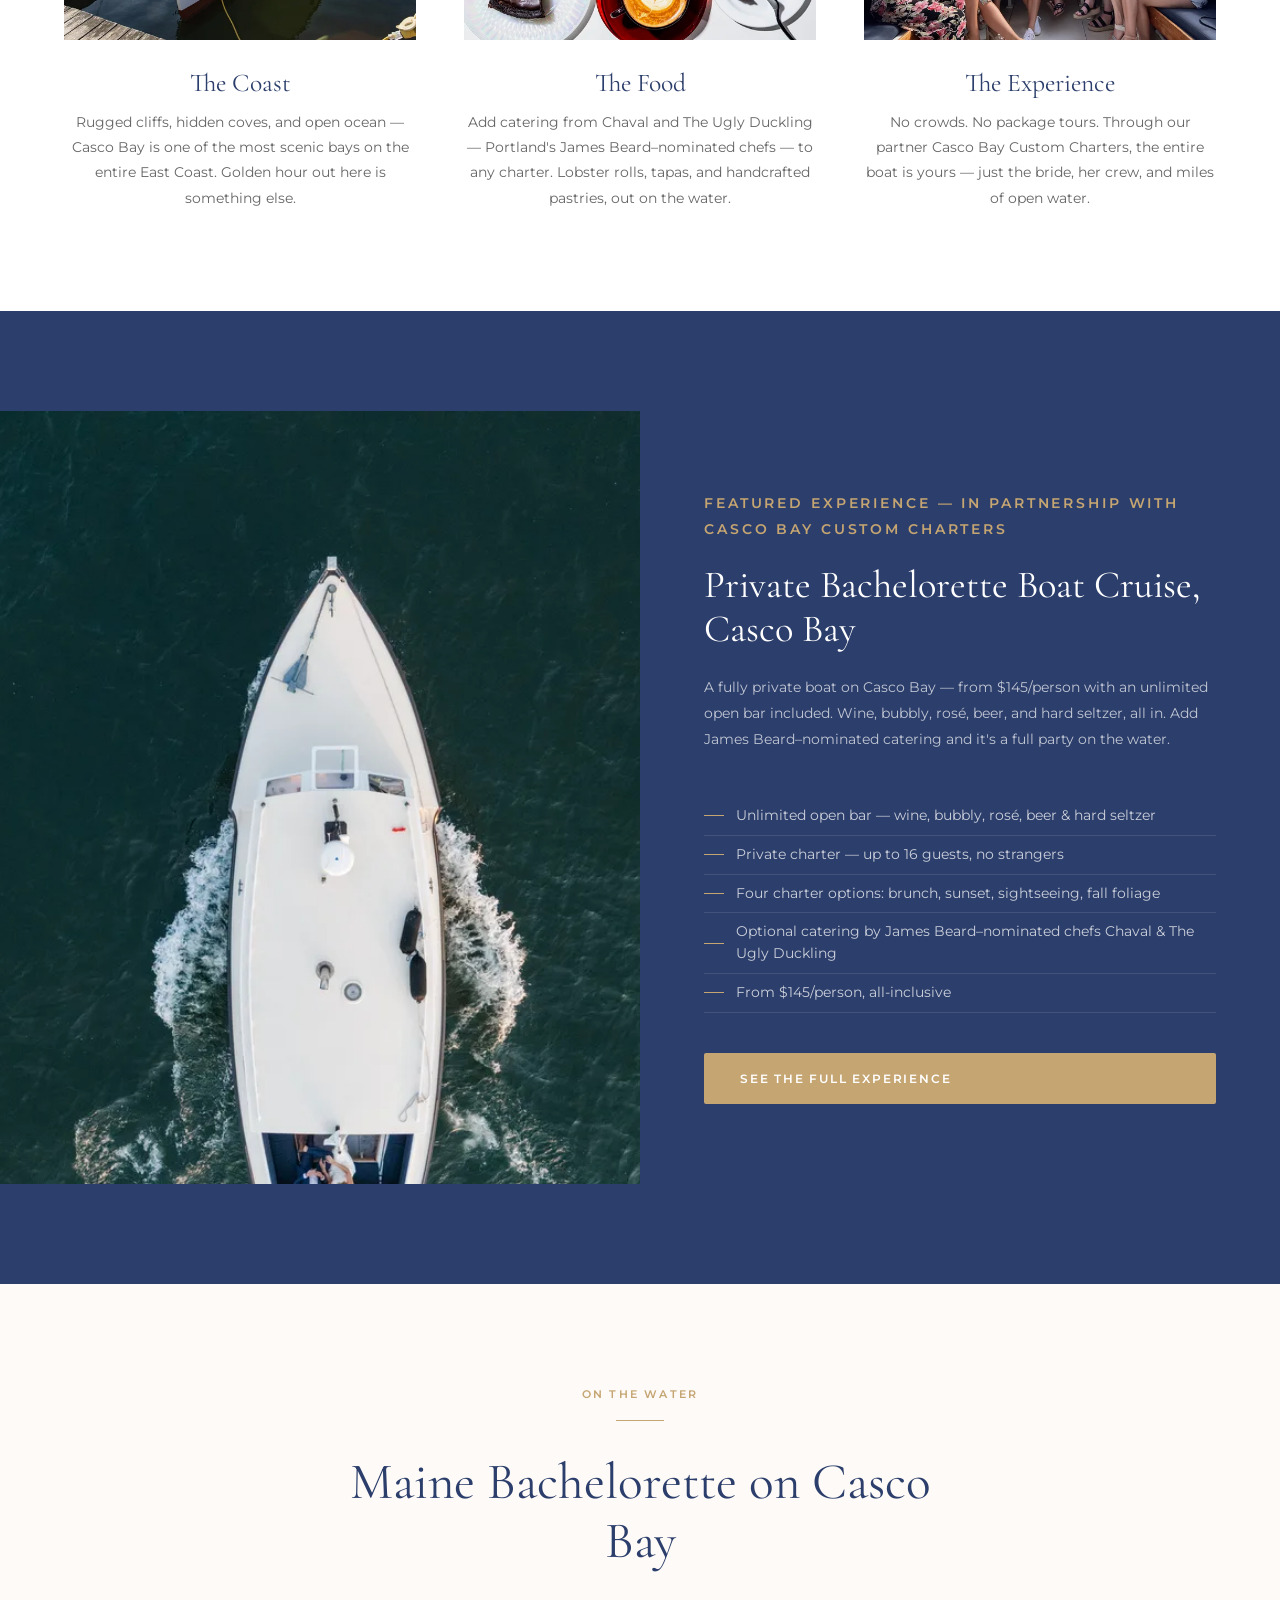
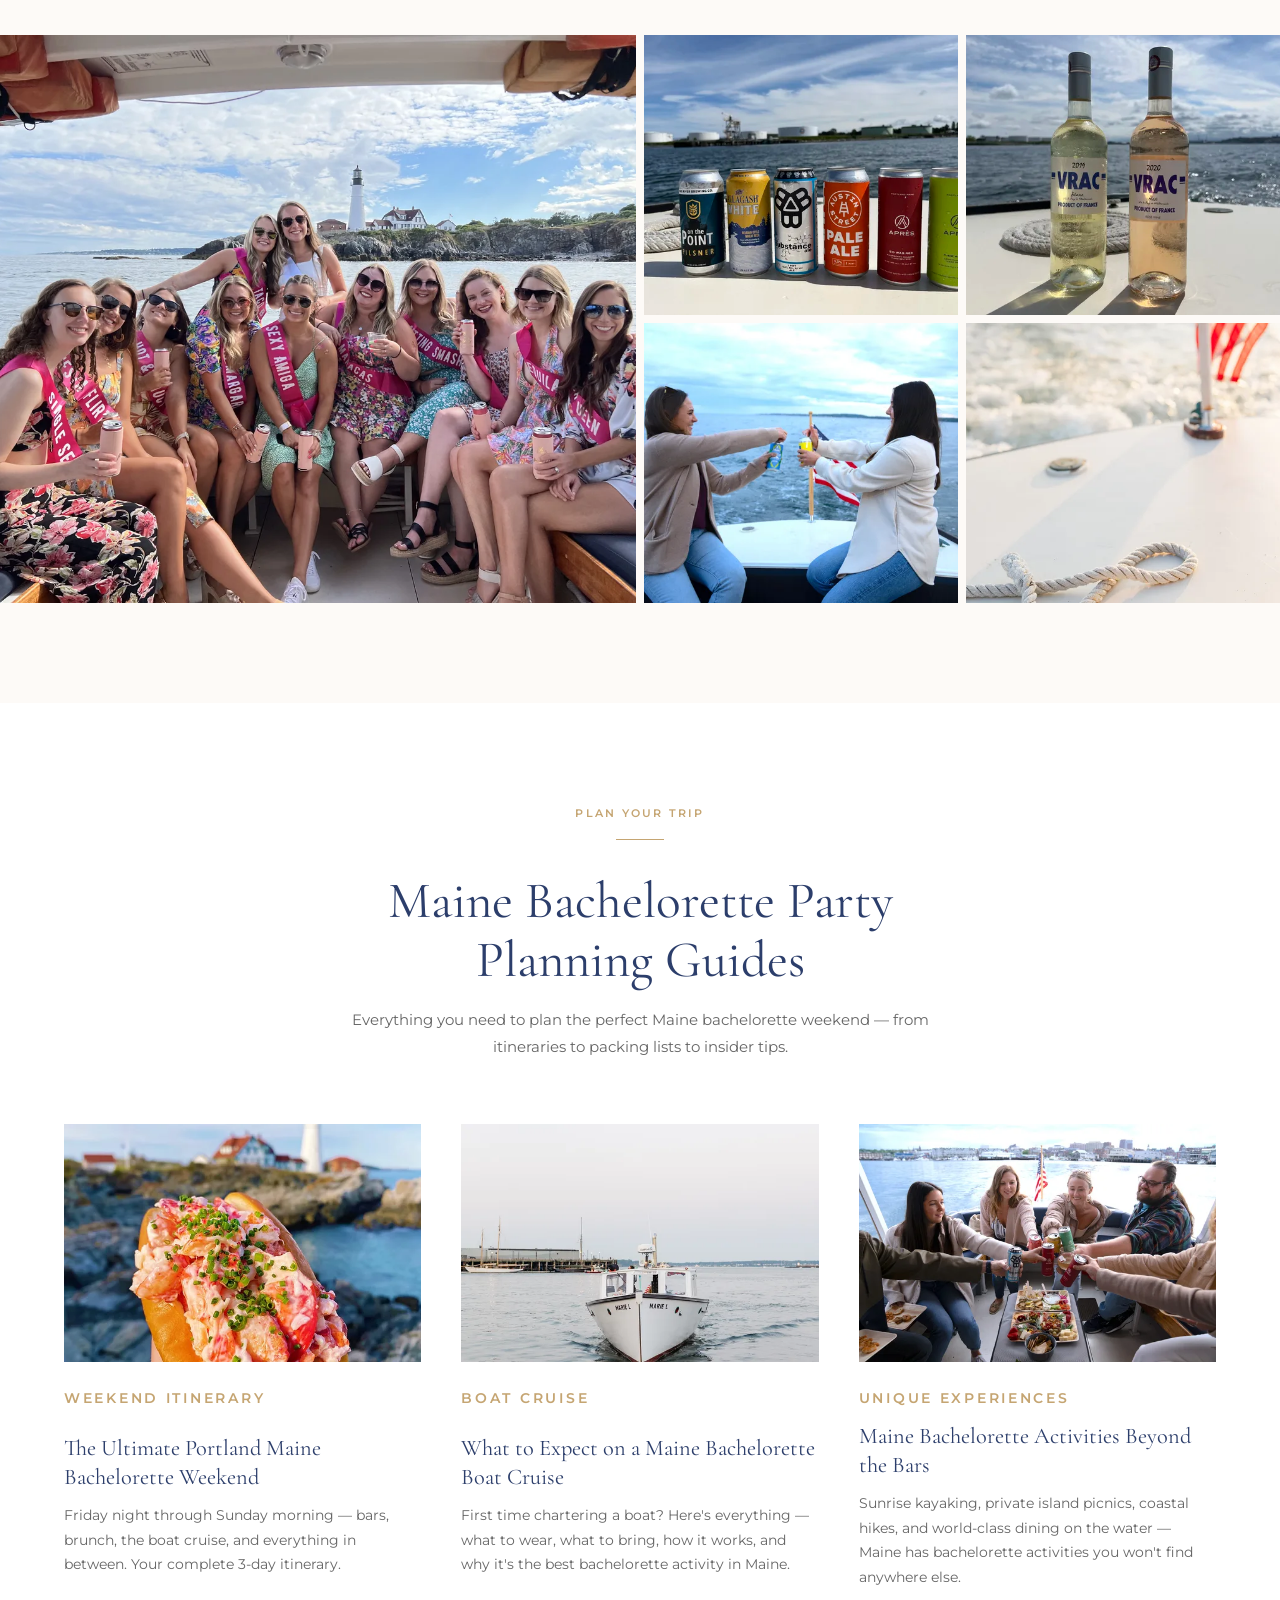
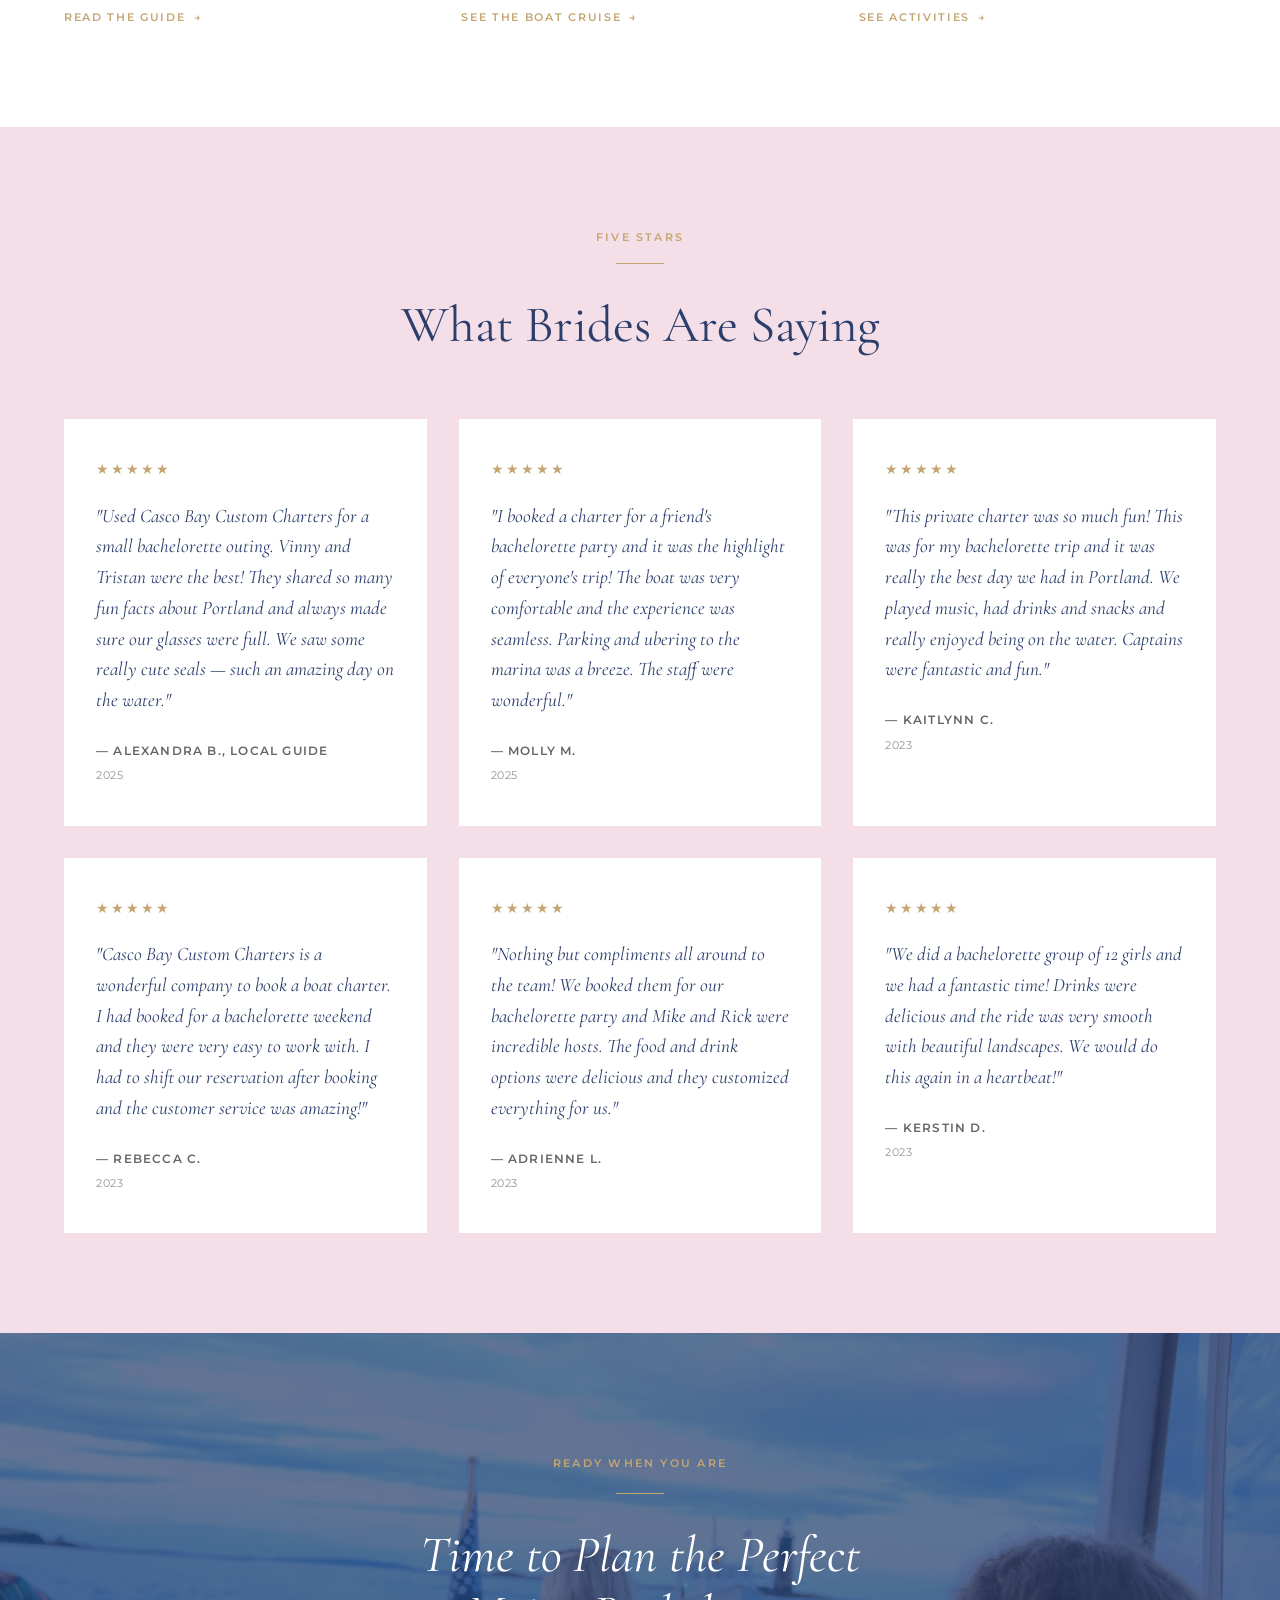
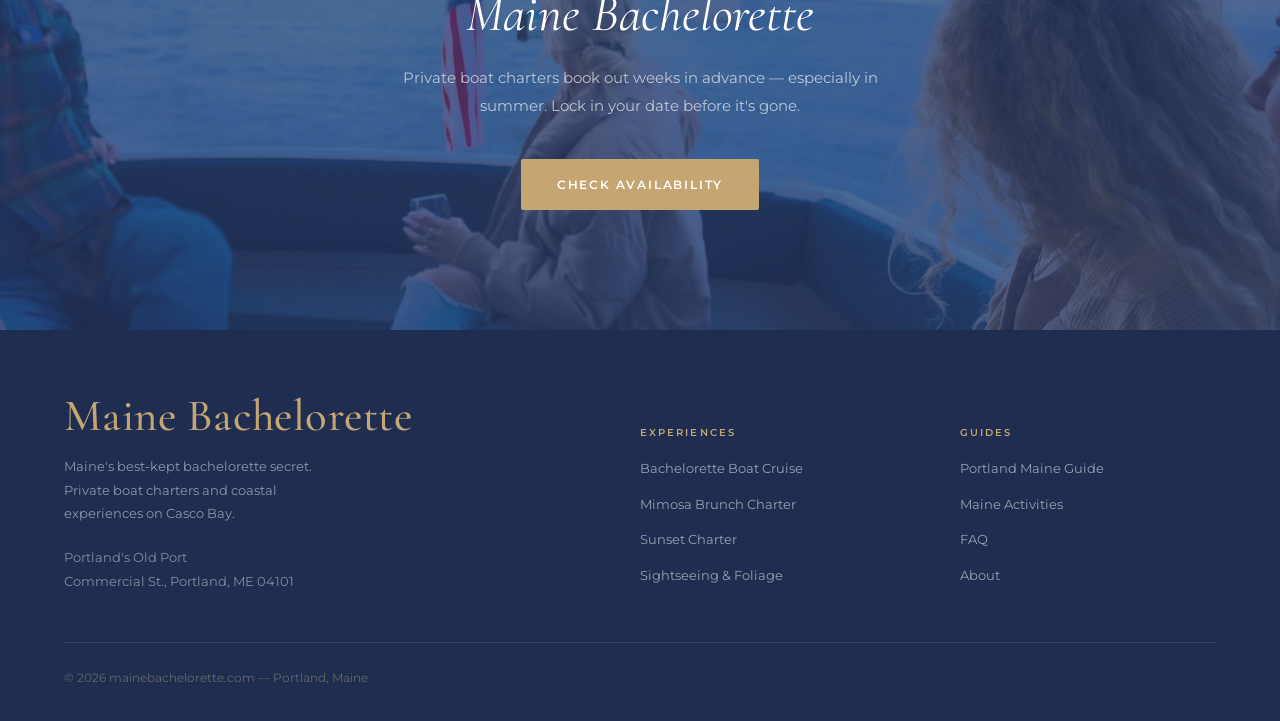
==== commit b6085a0b: "Fix mobile footer stacking, add gold divider, update NAP, sync apple-touch-icon Footer description w" ====
--- a/index.html
+++ b/index.html
@@ -495,8 +495,8 @@
         <div class="footer-brand-body">
           <p>Maine's best-kept bachelorette secret. Private boat charters and coastal experiences on Casco Bay.</p>
           <address class="footer-nap">
-            <p>Downtown Portland's Old Port</p>
-            <p>Portland, ME</p>
+            <p>Portland's Old Port</p>
+            <p>Commercial St., Portland, ME 04101</p>
           </address>
         </div>
         <ul role="list" class="footer-col-links">
--- a/css/styles.css
+++ b/css/styles.css
@@ -850,25 +850,31 @@
 
   .btn { padding: 16px 24px; min-height: 48px; }
 
-  /* Footer: brand full-width top row, nav cols side by side in row 2 */
+  /* Footer: name → description → gold line → 2-col links */
   .footer-inner {
     grid-template-columns: 1fr 1fr;
-    grid-template-rows: auto auto auto;
+    grid-template-rows: auto auto auto auto;
     gap: 20px 32px;
   }
   .footer-brand-name {
     grid-column: 1 / -1;
     grid-row: 1;
   }
-  .footer-col-heading:nth-of-type(1) { grid-column: 1; grid-row: 2; }
-  .footer-col-heading:nth-of-type(2) { grid-column: 2; grid-row: 2; }
   .footer-brand-body {
     grid-column: 1 / -1;
-    grid-row: 4;
+    grid-row: 2;
   }
-  .footer-col-links:nth-of-type(1) { grid-column: 1; grid-row: 3; }
-  .footer-col-links:nth-of-type(2) { grid-column: 2; grid-row: 3; }
+  .footer-col-heading:nth-of-type(1) { grid-column: 1; grid-row: 3; }
+  .footer-col-heading:nth-of-type(2) { grid-column: 2; grid-row: 3; }
+  .footer-col-links:nth-of-type(1) { grid-column: 1; grid-row: 4; }
+  .footer-col-links:nth-of-type(2) { grid-column: 2; grid-row: 4; }
   .footer-brand-body p { max-width: 100%; }
+  /* Gold separator above the link columns */
+  .footer-col-heading {
+    padding-top: 20px;
+    border-top: 1px solid rgba(197, 165, 114, 0.3);
+    margin-top: 4px;
+  }
 
   /* Minimum 16px readable body copy on mobile */
   p { font-size: 1rem; }
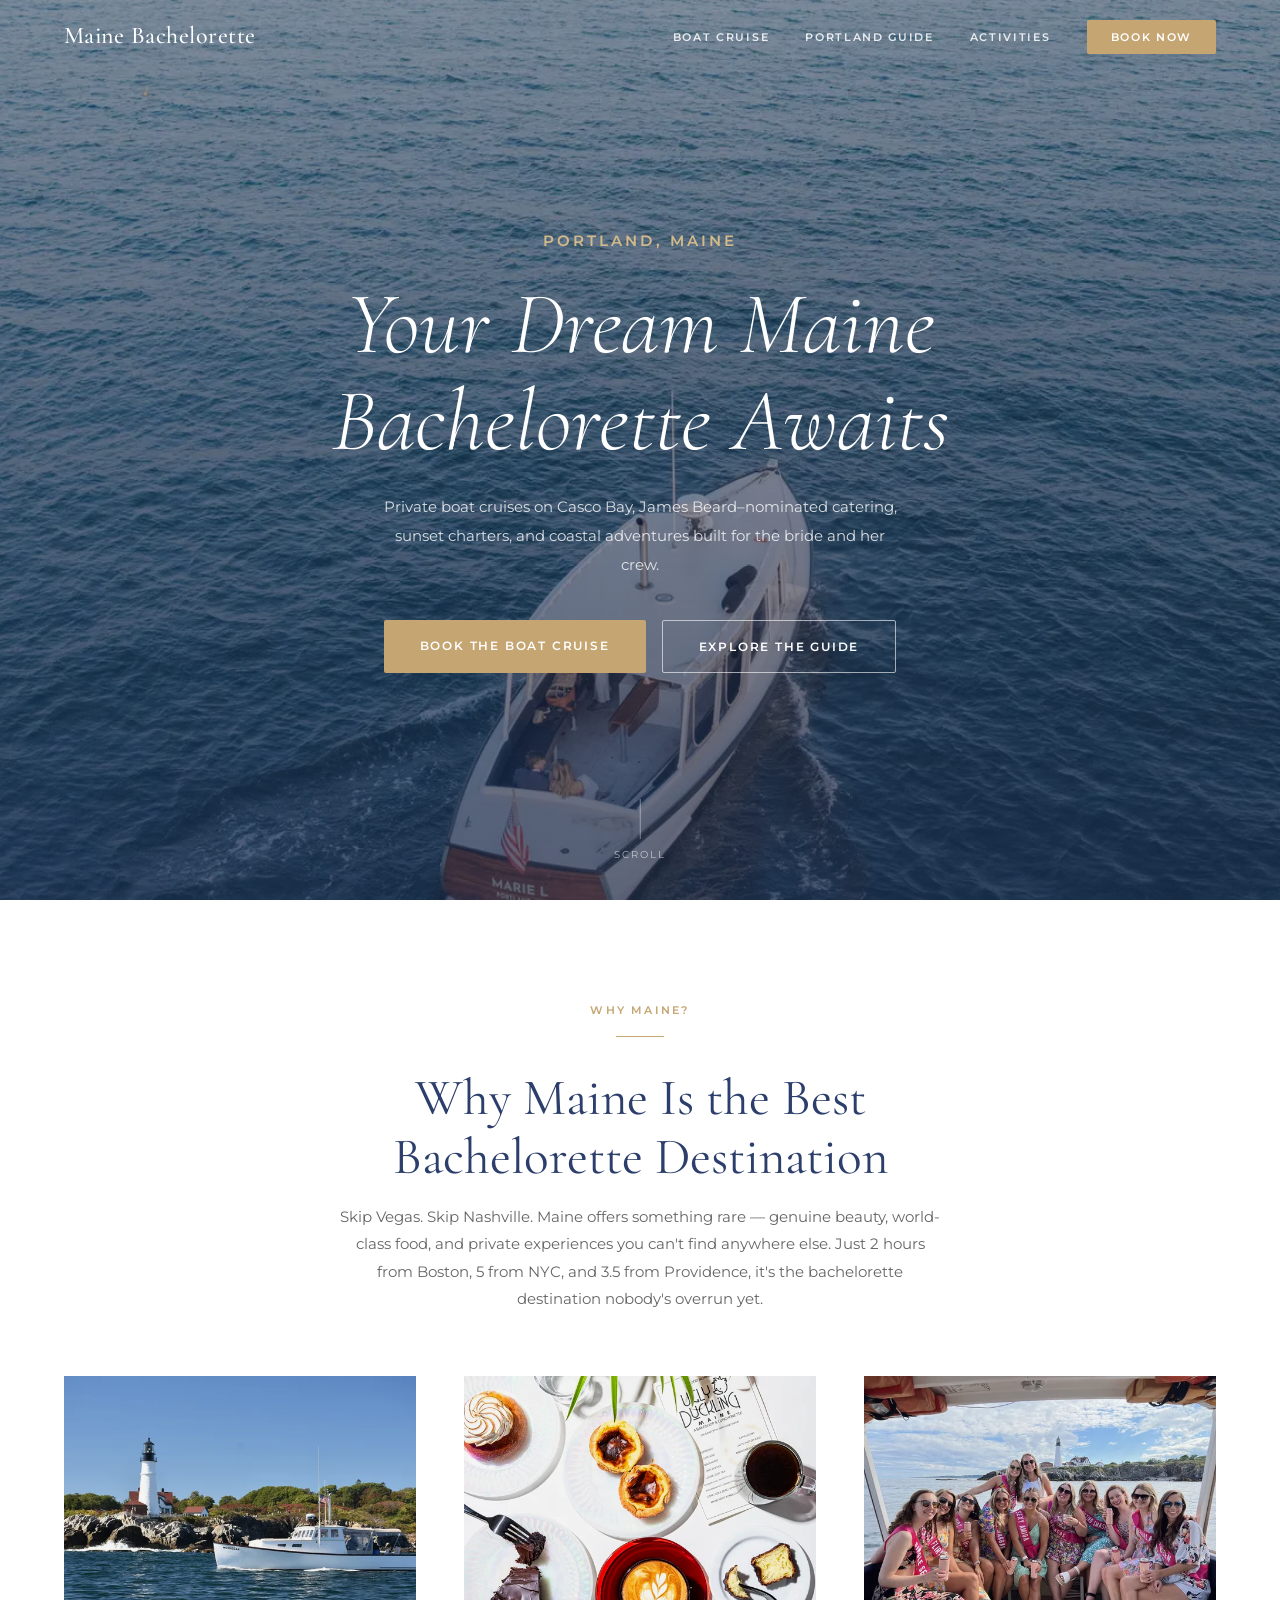
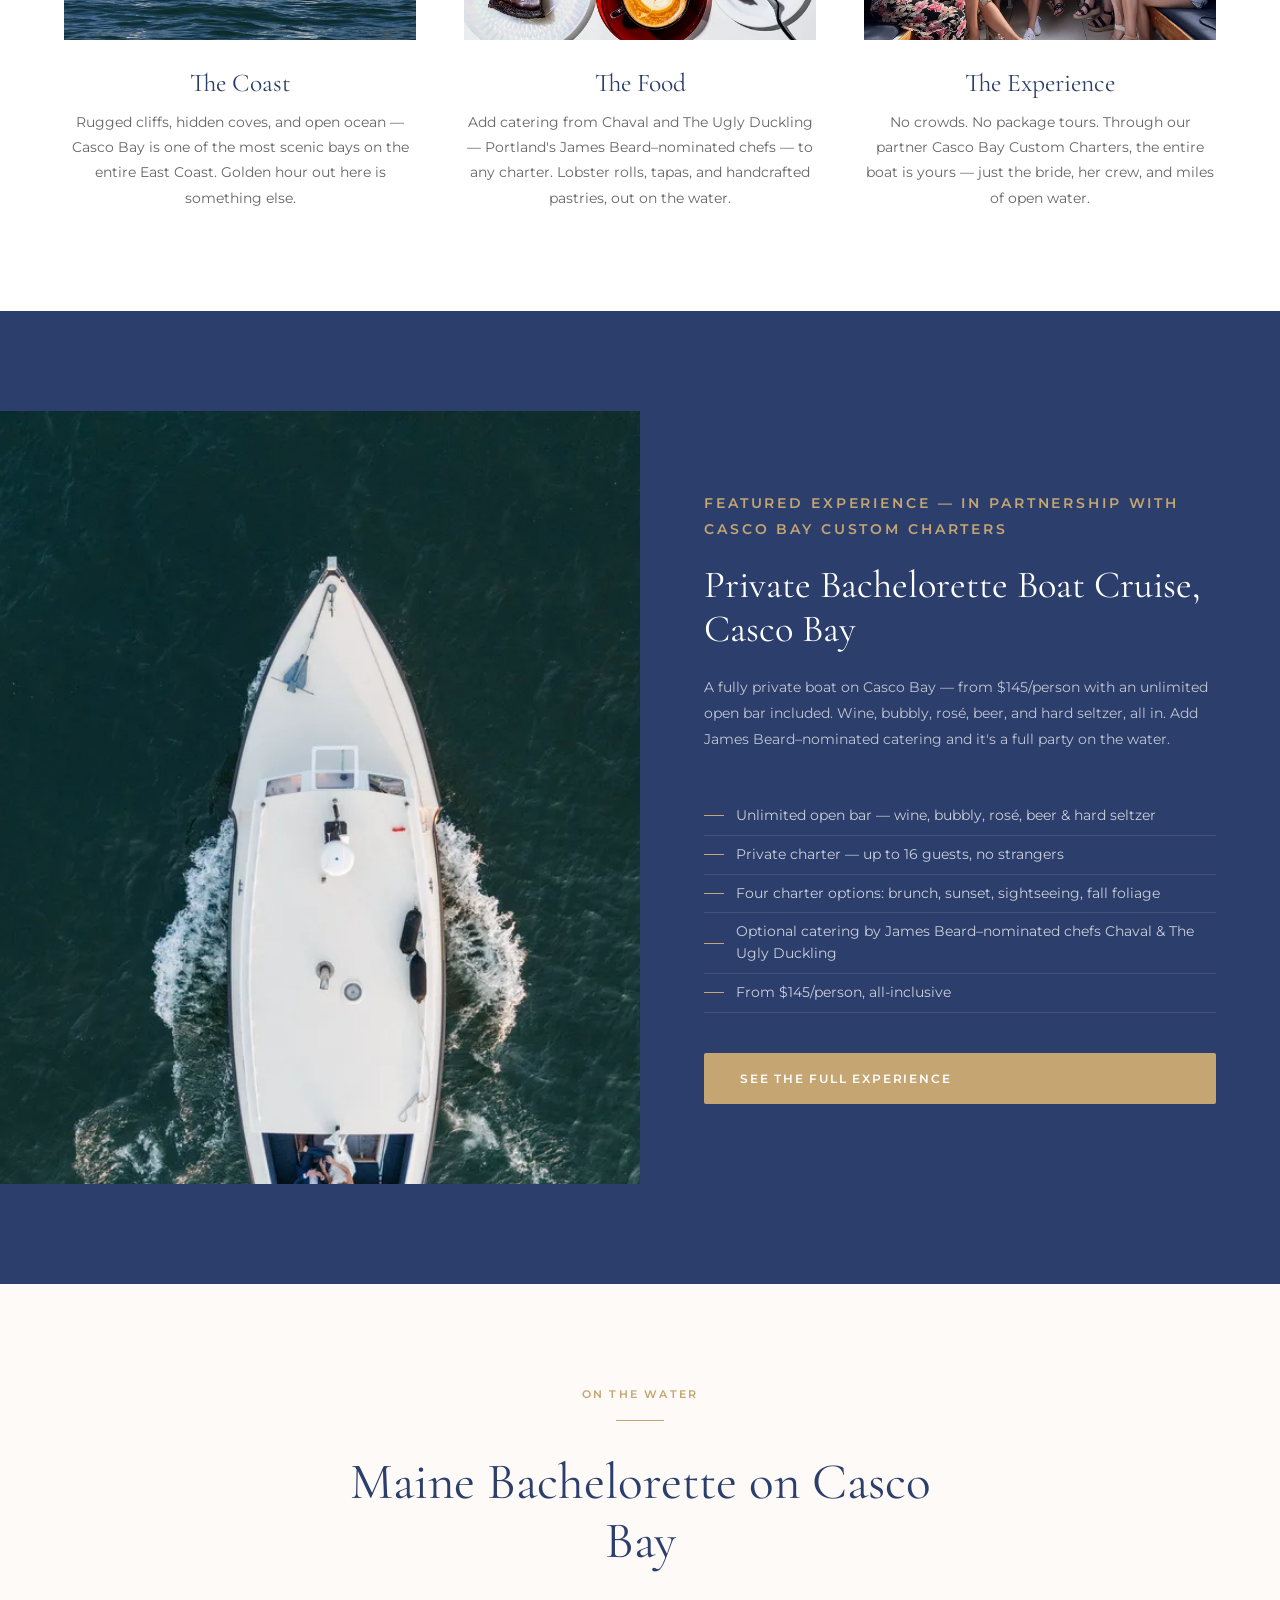
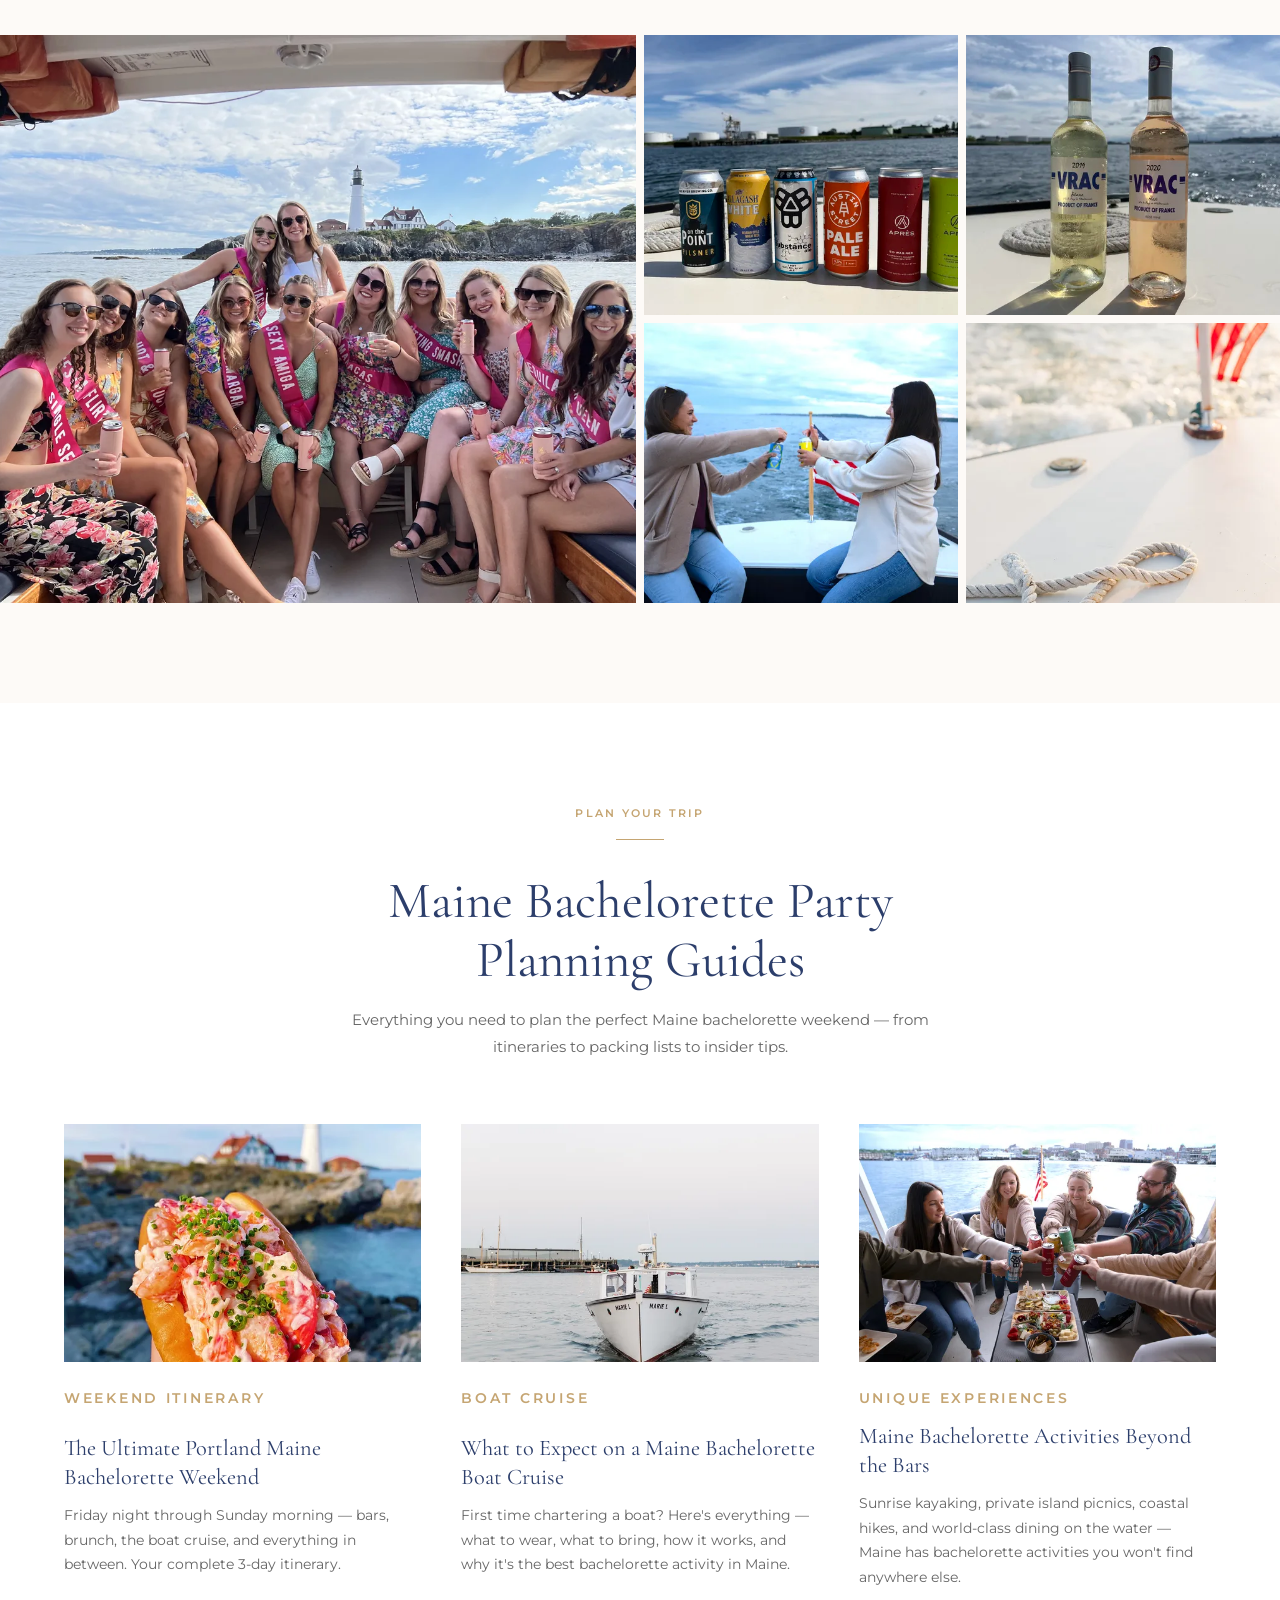
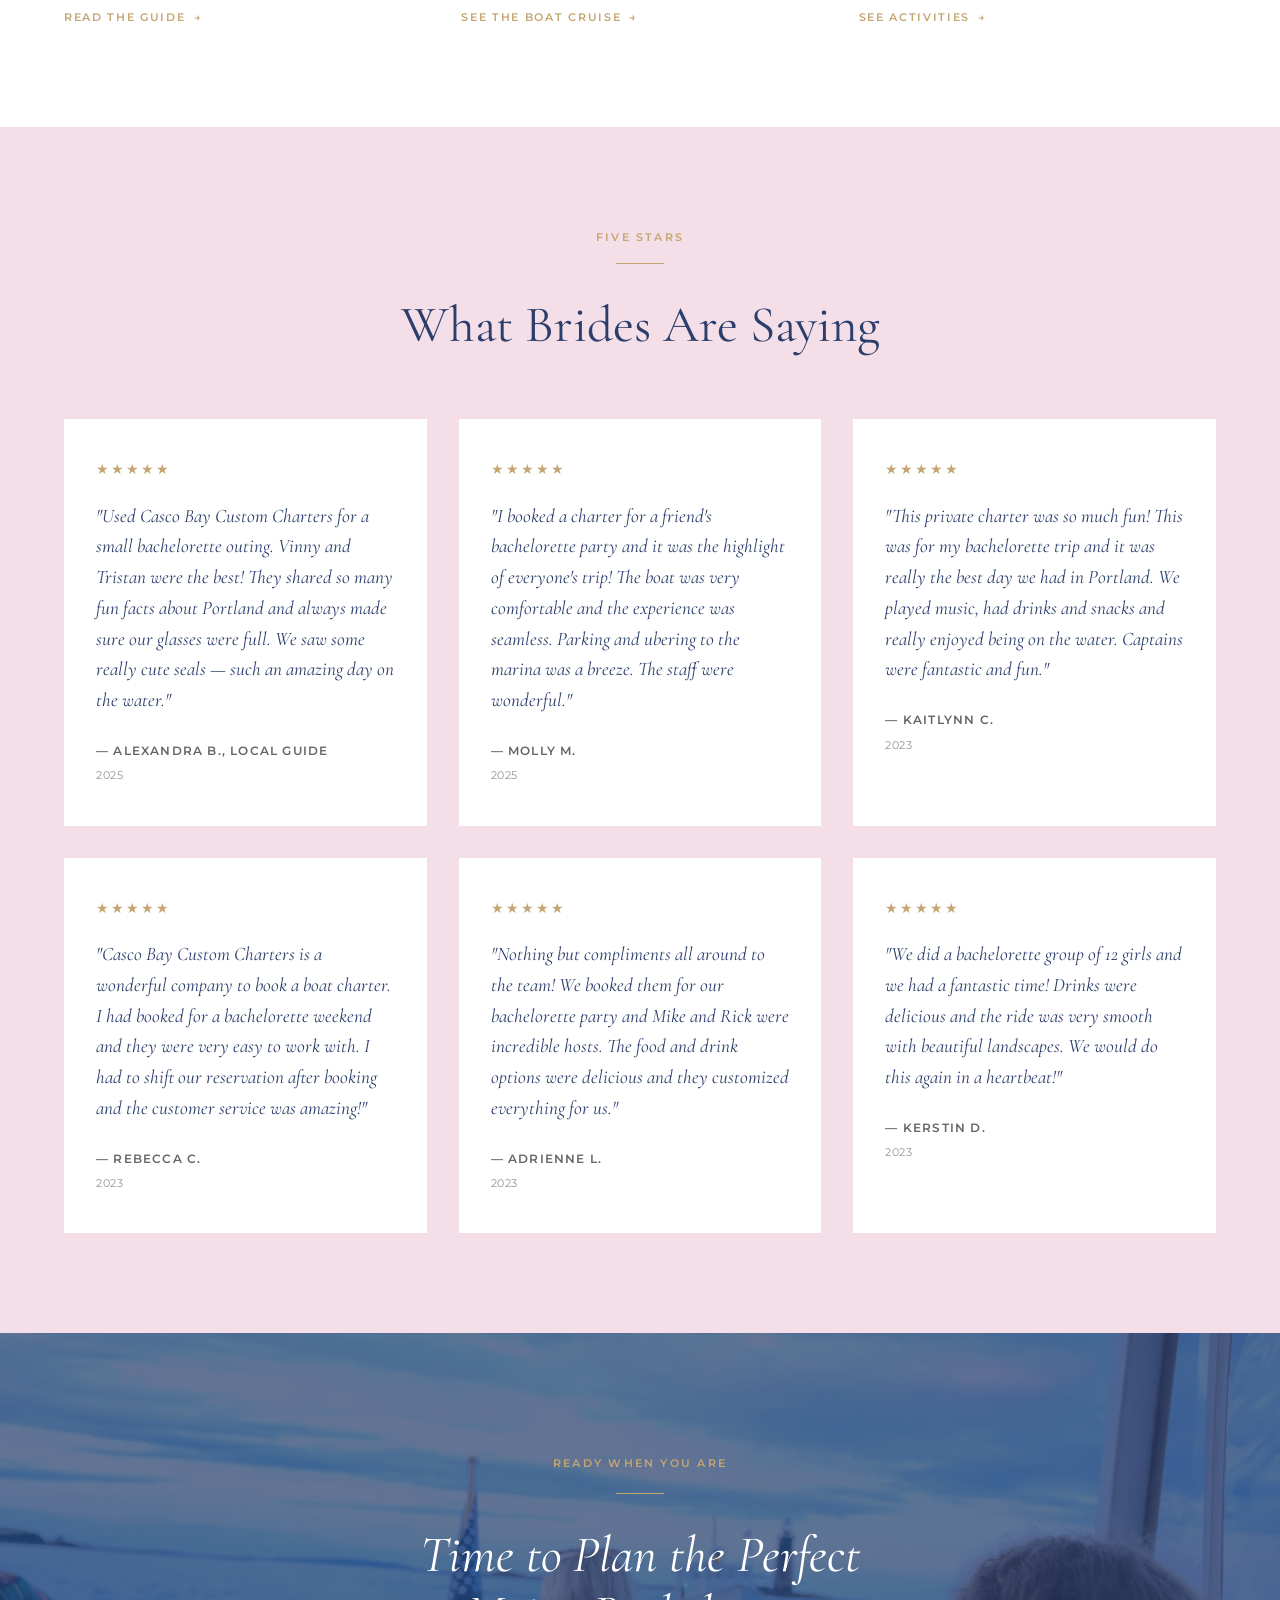
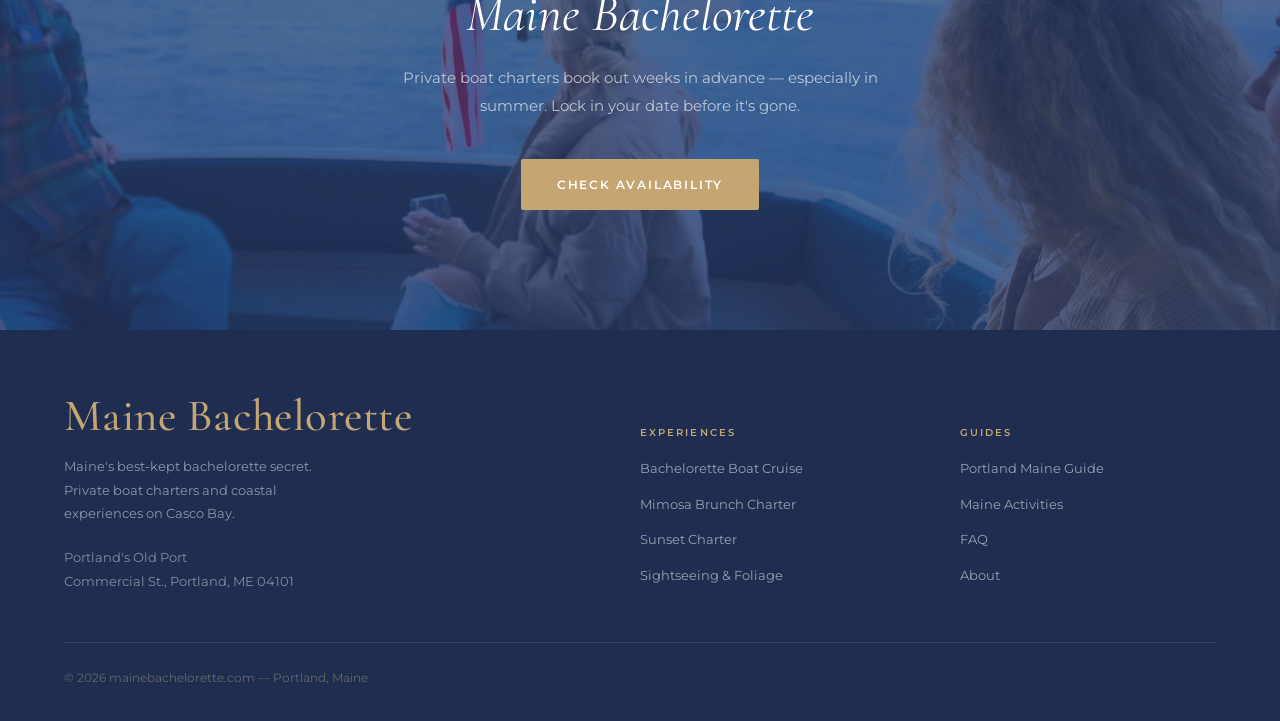
==== commit b11ad2fc: "Swap homepage Coast and sunset/mimosa charter images, reorder package cards Replace why-maine-coast," ====
--- a/index.html
+++ b/index.html
@@ -10,8 +10,8 @@
     window.dataLayer = window.dataLayer || [];
     function gtag(){dataLayer.push(arguments);}
     gtag('js', new Date());
-    gtag('config', 'G-39ZPH9LR93');
   </script>
+  <script src="/js/ga-internal.js"></script>
 
   <!-- Primary SEO -->
   <title>Maine Bachelorette Party Ideas | Portland, Maine</title>
@@ -193,6 +193,9 @@
         <span></span><span></span><span></span>
       </button>
     </div>
+    <div class="nav-mobile-cta">
+      <a href="https://fareharbor.com/embeds/book/cascobaycustomcharters/items/calendar/?asn=dylansuhr&asn-ref=maine-bachelorette&full-items=yes&flow=1606992" class="nav-mobile-cta-btn">Book the Boat Cruise</a>
+    </div>
   </nav>
 
   <!-- Mobile Menu -->
@@ -246,7 +249,7 @@
         <article class="why-card">
           <img
             src="images/why-maine-coast.webp"
-            alt="Rocky Maine coastline at golden hour in Portland Maine"
+            alt="Lighthouse and private charter boat along the Maine coast near Portland"
             class="why-card-img"
             width="600"
             height="450"
--- a/css/styles.css
+++ b/css/styles.css
@@ -241,6 +241,8 @@
 }
 .nav.scrolled .nav-hamburger span { background: var(--navy); }
 
+.nav-mobile-cta { display: none; }
+
 /* ── Hero ────────────────────────────────────────────────────── */
 .hero {
   position: relative;
@@ -811,8 +813,32 @@
 @media (max-width: 768px) {
   :root { --section-v: 72px; }
 
+  .nav { flex-direction: column; height: auto; }
+  .nav .container { height: var(--nav-height); }
+
   .nav-links { display: none; }
   .nav-hamburger { display: flex; }
+
+  .nav-mobile-cta {
+    width: 100%;
+    padding: 0 16px 14px;
+  }
+  .nav.scrolled .nav-mobile-cta { display: block; }
+  .nav-mobile-cta-btn {
+    display: flex;
+    align-items: center;
+    justify-content: center;
+    width: 100%;
+    min-height: 48px;
+    font-size: 0.75rem;
+    font-weight: 600;
+    letter-spacing: 0.12em;
+    text-transform: uppercase;
+    background: var(--gold);
+    color: var(--white) !important;
+    border-radius: var(--radius);
+  }
+  .nav-mobile-cta-btn:hover { background: var(--gold-light) !important; }
 
   .why-grid,
   .guides-grid { grid-template-columns: 1fr; }
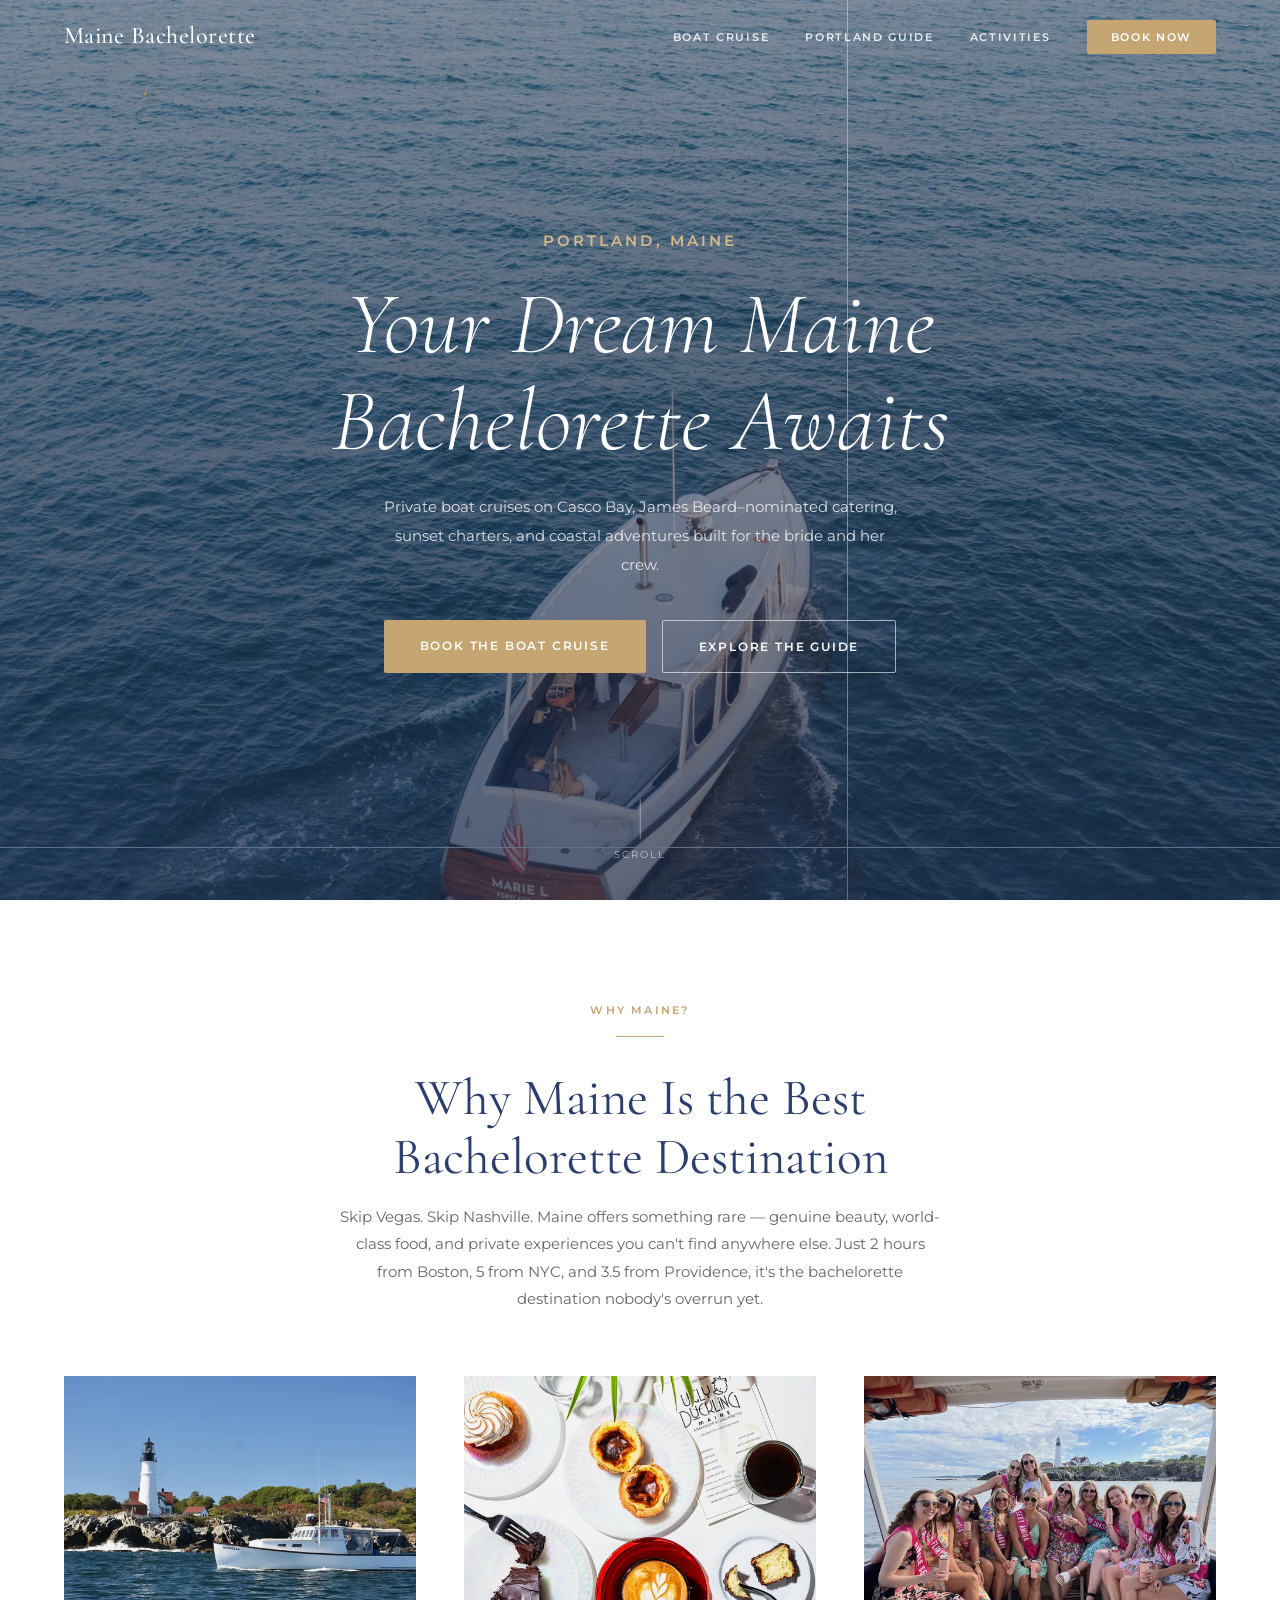
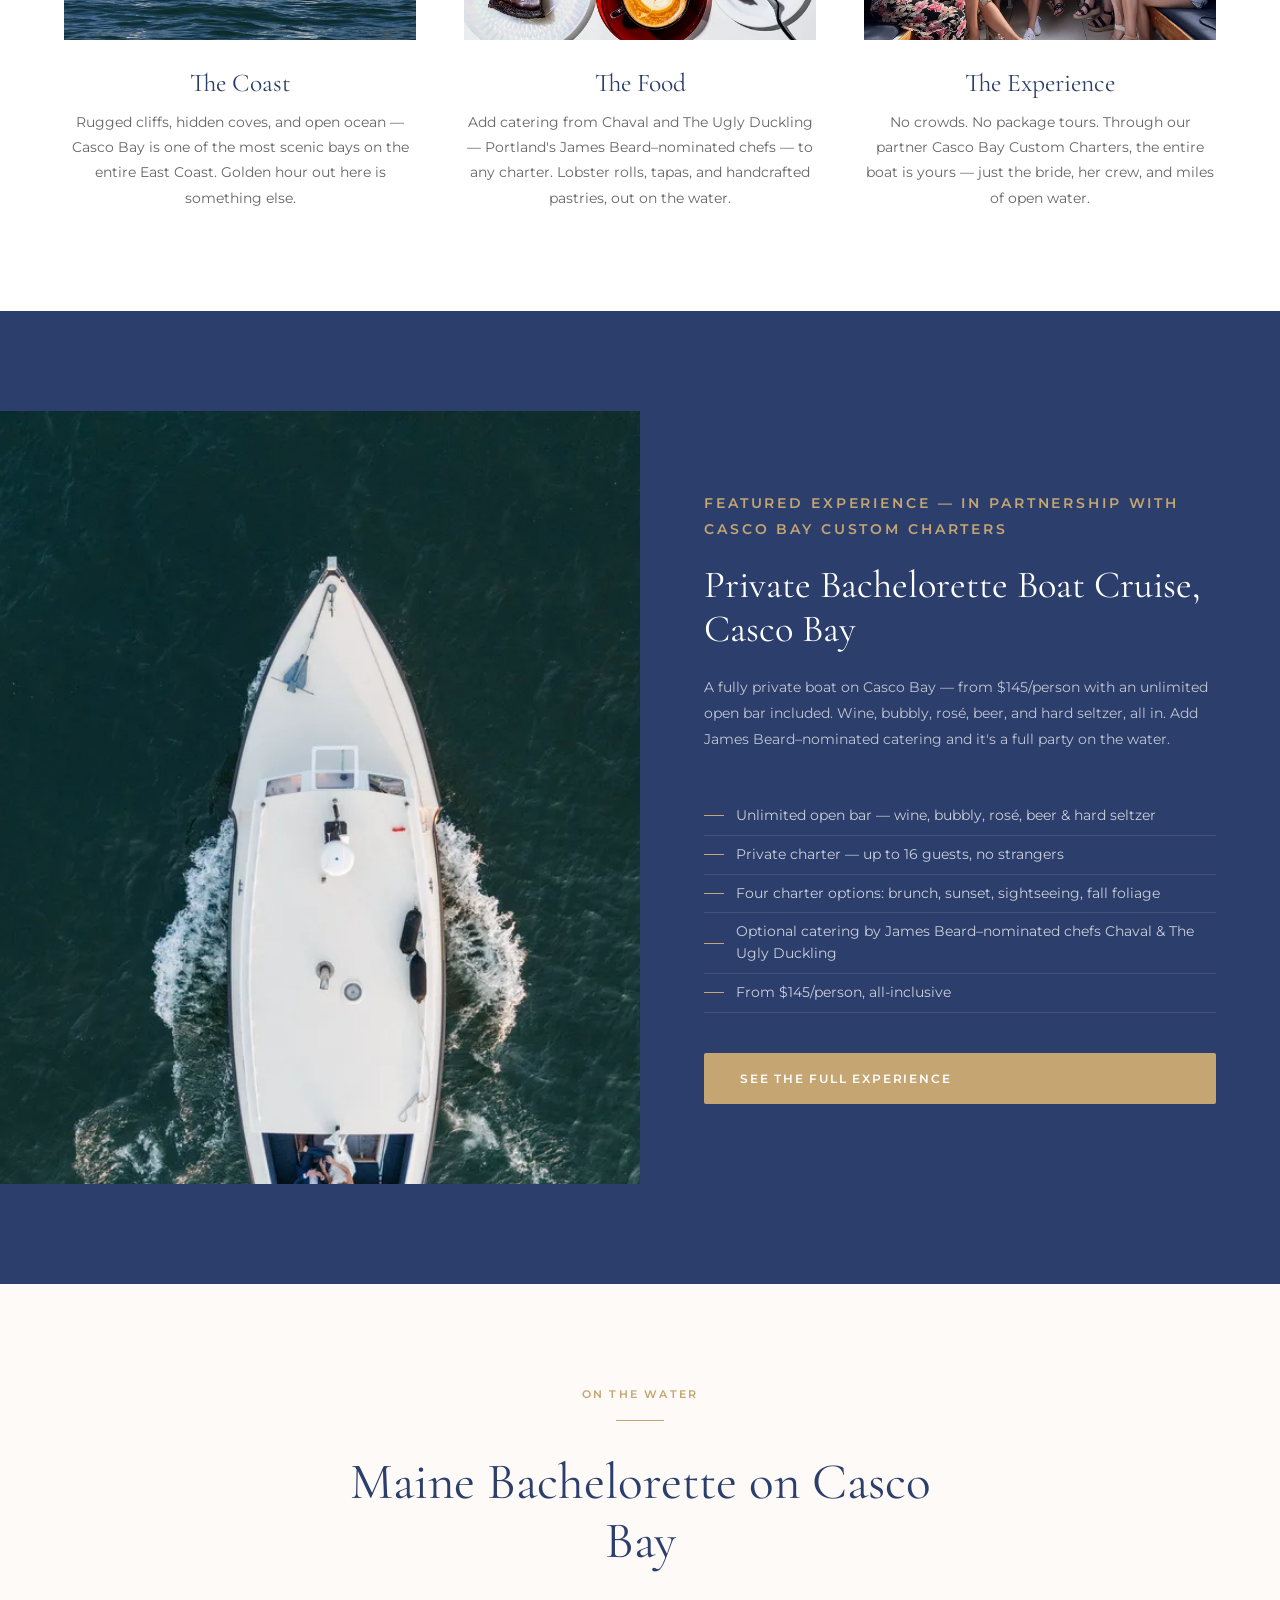
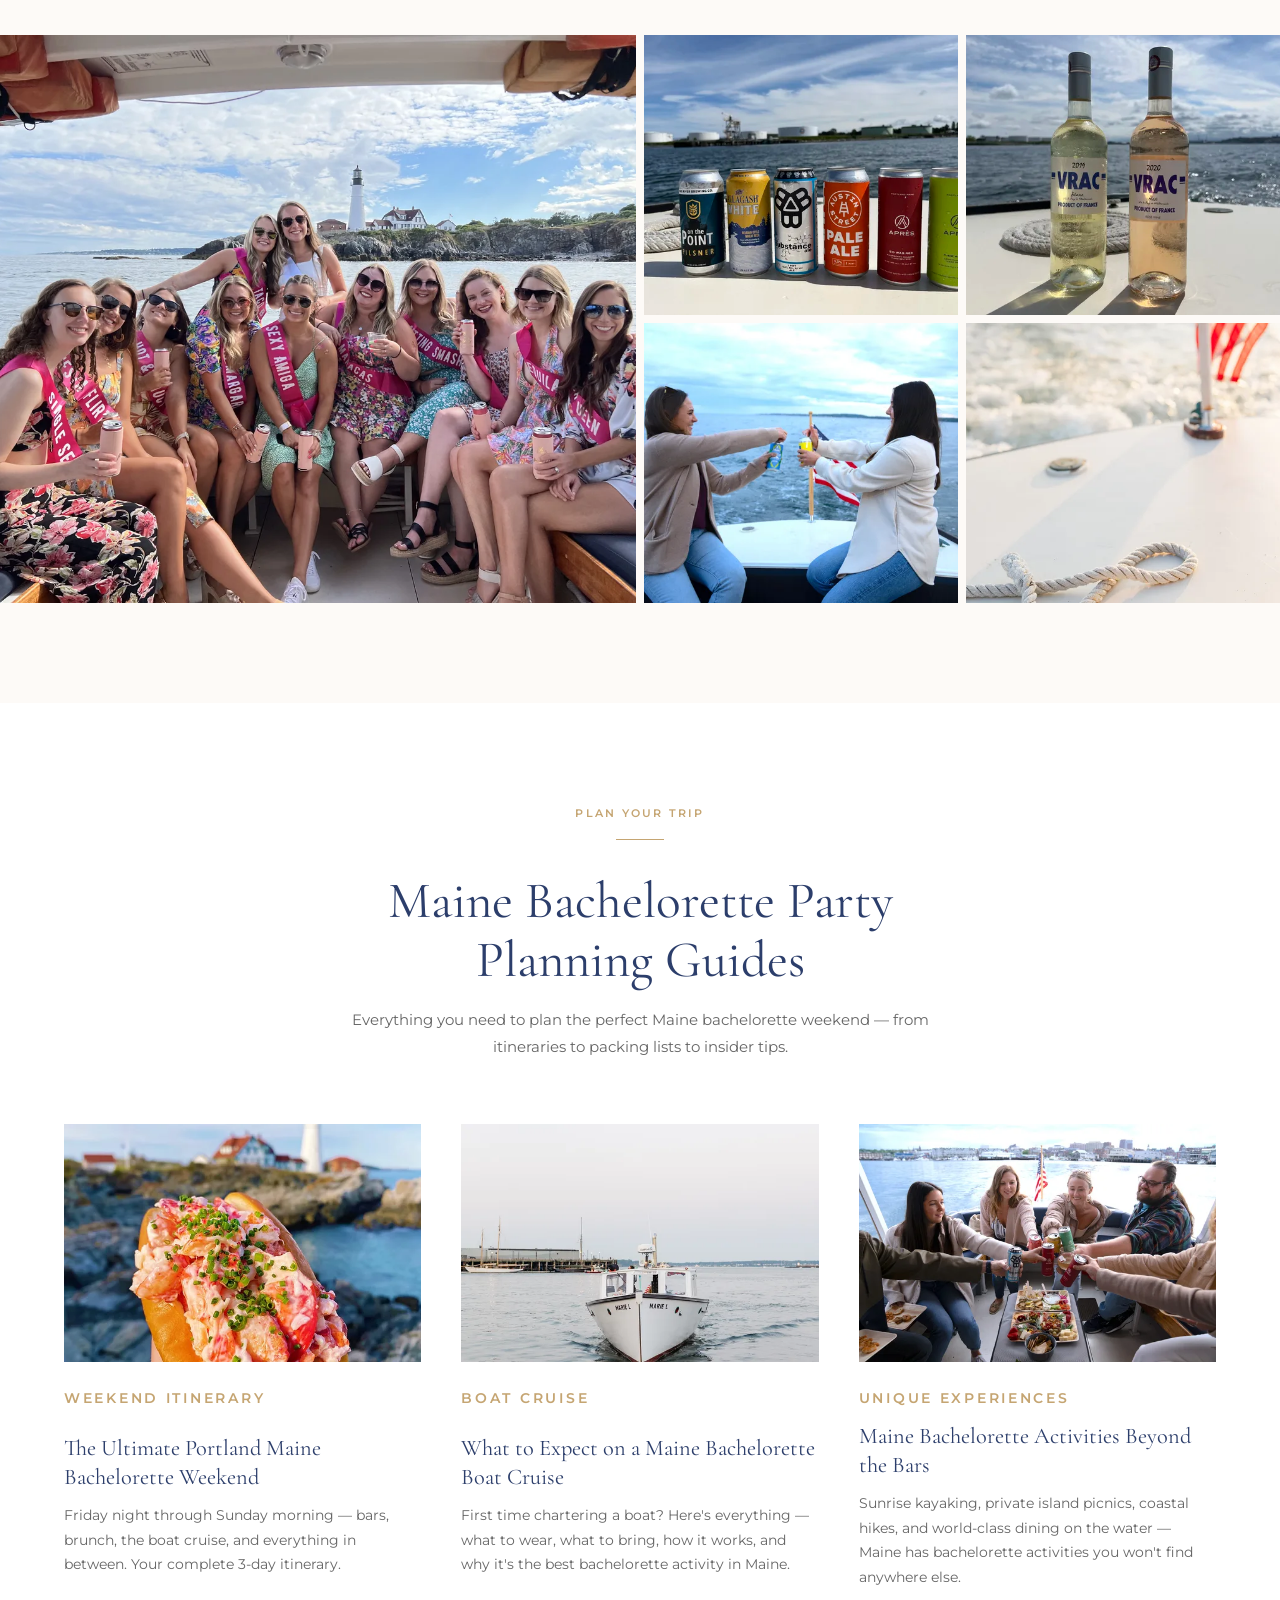
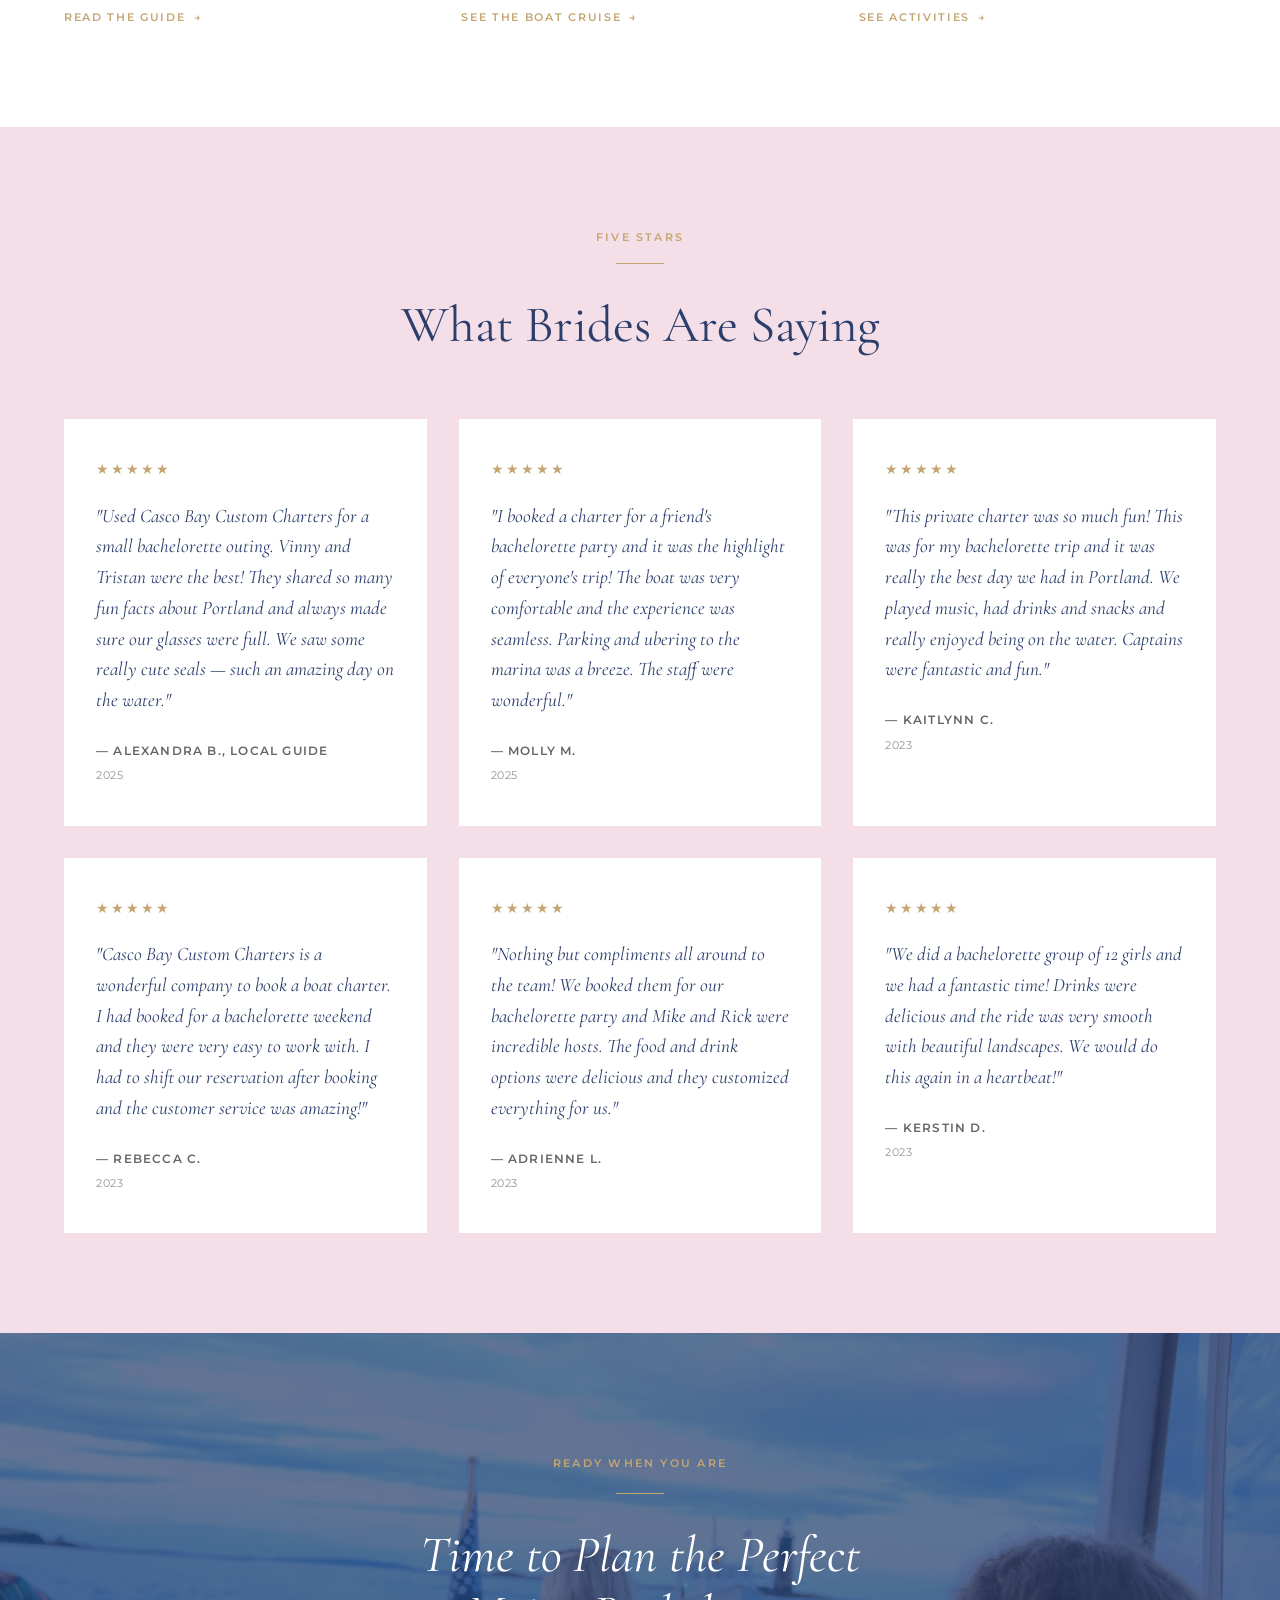
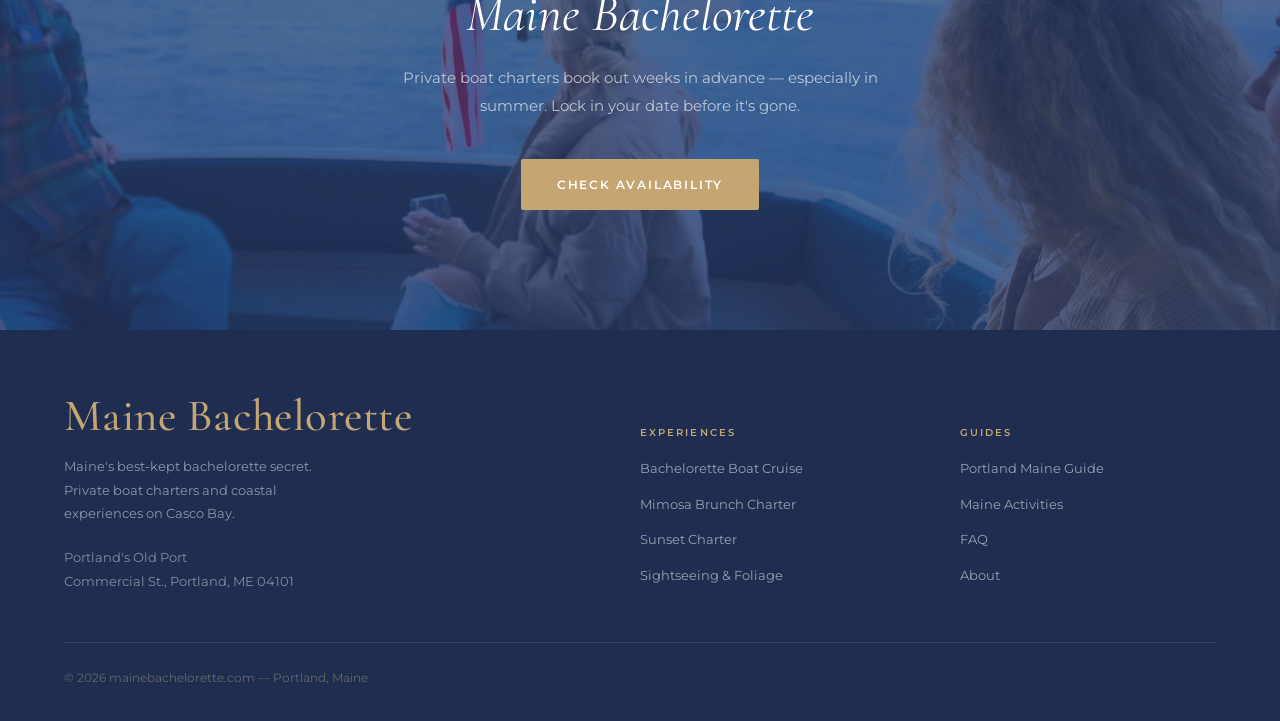
==== commit 618774db: "Merge TouristAttraction and LocalBusiness schema into single node Fixes Google Search Console rich r" ====
--- a/index.html
+++ b/index.html
@@ -70,81 +70,57 @@
           "longitude": -70.2568
         },
         "telephone": "+12072055796",
-        "touristType": ["Bachelorette Party", "Private Event", "Boat Charter"]
-      }
-    ]
-  }
-  </script>
-
-  <!-- Schema: LocalBusiness + Reviews -->
-  <script type="application/ld+json">
-  {
-    "@context": "https://schema.org",
-    "@type": "LocalBusiness",
-    "@id": "https://mainebachelorette.com/#business",
-    "name": "Maine Bachelorette",
-    "url": "https://mainebachelorette.com/",
-    "telephone": "+12072055796",
-    "address": {
-      "@type": "PostalAddress",
-      "addressLocality": "Portland",
-      "addressRegion": "ME",
-      "postalCode": "04101",
-      "addressCountry": "US"
-    },
-    "geo": {
-      "@type": "GeoCoordinates",
-      "latitude": 43.6591,
-      "longitude": -70.2568
-    },
-    "aggregateRating": {
-      "@type": "AggregateRating",
-      "ratingValue": "5",
-      "reviewCount": "6",
-      "bestRating": "5"
-    },
-    "review": [
-      {
-        "@type": "Review",
-        "author": { "@type": "Person", "name": "Alexandra B." },
-        "datePublished": "2025-01-01",
-        "reviewRating": { "@type": "Rating", "ratingValue": "5", "bestRating": "5" },
-        "reviewBody": "Used Casco Bay Custom Charters for a small bachelorette outing. Vinny and Tristan were the best! They shared so many fun facts about Portland and always made sure our glasses were full. We saw some really cute seals — such an amazing day on the water."
-      },
-      {
-        "@type": "Review",
-        "author": { "@type": "Person", "name": "Molly M." },
-        "datePublished": "2025-01-01",
-        "reviewRating": { "@type": "Rating", "ratingValue": "5", "bestRating": "5" },
-        "reviewBody": "I booked a charter for a friend's bachelorette party and it was the highlight of everyone's trip! The boat was very comfortable and the experience was seamless. The staff were wonderful."
-      },
-      {
-        "@type": "Review",
-        "author": { "@type": "Person", "name": "Kaitlynn C." },
-        "datePublished": "2023-01-01",
-        "reviewRating": { "@type": "Rating", "ratingValue": "5", "bestRating": "5" },
-        "reviewBody": "This private charter was so much fun! This was for my bachelorette trip and it was really the best day we had in Portland. We played music, had drinks and snacks and really enjoyed being on the water."
-      },
-      {
-        "@type": "Review",
-        "author": { "@type": "Person", "name": "Rebecca C." },
-        "datePublished": "2023-01-01",
-        "reviewRating": { "@type": "Rating", "ratingValue": "5", "bestRating": "5" },
-        "reviewBody": "Casco Bay Custom Charters is a wonderful company to book a boat charter. I had booked for a bachelorette weekend and they were very easy to work with. Customer service was amazing!"
-      },
-      {
-        "@type": "Review",
-        "author": { "@type": "Person", "name": "Adrienne L." },
-        "datePublished": "2023-01-01",
-        "reviewRating": { "@type": "Rating", "ratingValue": "5", "bestRating": "5" },
-        "reviewBody": "Nothing but compliments all around to the team! We booked them for our bachelorette party and Mike and Rick were incredible hosts. The food and drink options were delicious and they customized everything for us."
-      },
-      {
-        "@type": "Review",
-        "author": { "@type": "Person", "name": "Kerstin D." },
-        "datePublished": "2023-01-01",
-        "reviewRating": { "@type": "Rating", "ratingValue": "5", "bestRating": "5" },
-        "reviewBody": "We did a bachelorette group of 12 girls and we had a fantastic time! Drinks were delicious and the ride was very smooth with beautiful landscapes. We would do this again in a heartbeat!"
+        "touristType": ["Bachelorette Party", "Private Event", "Boat Charter"],
+        "aggregateRating": {
+          "@type": "AggregateRating",
+          "ratingValue": "5",
+          "reviewCount": "6",
+          "bestRating": "5"
+        },
+        "review": [
+          {
+            "@type": "Review",
+            "author": { "@type": "Person", "name": "Alexandra B." },
+            "datePublished": "2025-01-01",
+            "reviewRating": { "@type": "Rating", "ratingValue": "5", "bestRating": "5" },
+            "reviewBody": "Used Casco Bay Custom Charters for a small bachelorette outing. Vinny and Tristan were the best! They shared so many fun facts about Portland and always made sure our glasses were full. We saw some really cute seals — such an amazing day on the water."
+          },
+          {
+            "@type": "Review",
+            "author": { "@type": "Person", "name": "Molly M." },
+            "datePublished": "2025-01-01",
+            "reviewRating": { "@type": "Rating", "ratingValue": "5", "bestRating": "5" },
+            "reviewBody": "I booked a charter for a friend's bachelorette party and it was the highlight of everyone's trip! The boat was very comfortable and the experience was seamless. The staff were wonderful."
+          },
+          {
+            "@type": "Review",
+            "author": { "@type": "Person", "name": "Kaitlynn C." },
+            "datePublished": "2023-01-01",
+            "reviewRating": { "@type": "Rating", "ratingValue": "5", "bestRating": "5" },
+            "reviewBody": "This private charter was so much fun! This was for my bachelorette trip and it was really the best day we had in Portland. We played music, had drinks and snacks and really enjoyed being on the water."
+          },
+          {
+            "@type": "Review",
+            "author": { "@type": "Person", "name": "Rebecca C." },
+            "datePublished": "2023-01-01",
+            "reviewRating": { "@type": "Rating", "ratingValue": "5", "bestRating": "5" },
+            "reviewBody": "Casco Bay Custom Charters is a wonderful company to book a boat charter. I had booked for a bachelorette weekend and they were very easy to work with. Customer service was amazing!"
+          },
+          {
+            "@type": "Review",
+            "author": { "@type": "Person", "name": "Adrienne L." },
+            "datePublished": "2023-01-01",
+            "reviewRating": { "@type": "Rating", "ratingValue": "5", "bestRating": "5" },
+            "reviewBody": "Nothing but compliments all around to the team! We booked them for our bachelorette party and Mike and Rick were incredible hosts. The food and drink options were delicious and they customized everything for us."
+          },
+          {
+            "@type": "Review",
+            "author": { "@type": "Person", "name": "Kerstin D." },
+            "datePublished": "2023-01-01",
+            "reviewRating": { "@type": "Rating", "ratingValue": "5", "bestRating": "5" },
+            "reviewBody": "We did a bachelorette group of 12 girls and we had a fantastic time! Drinks were delicious and the ride was very smooth with beautiful landscapes. We would do this again in a heartbeat!"
+          }
+        ]
       }
     ]
   }
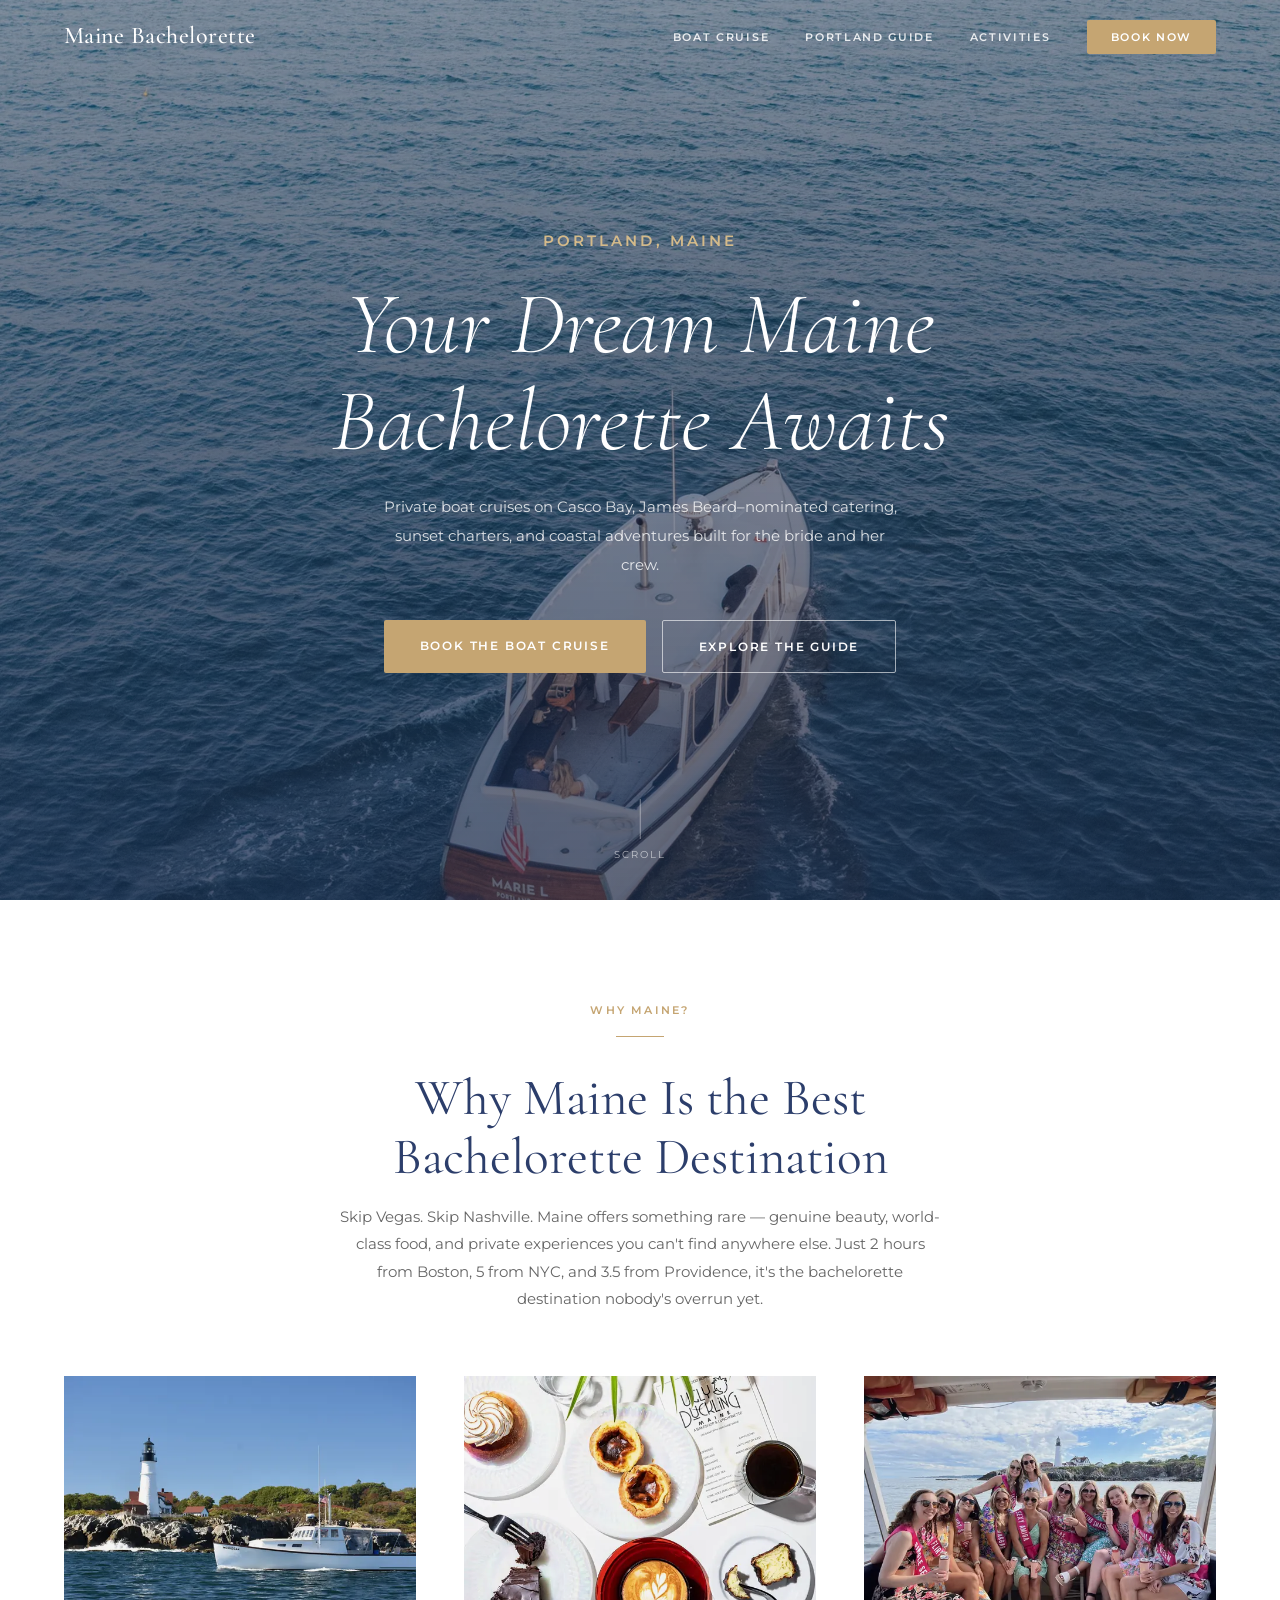
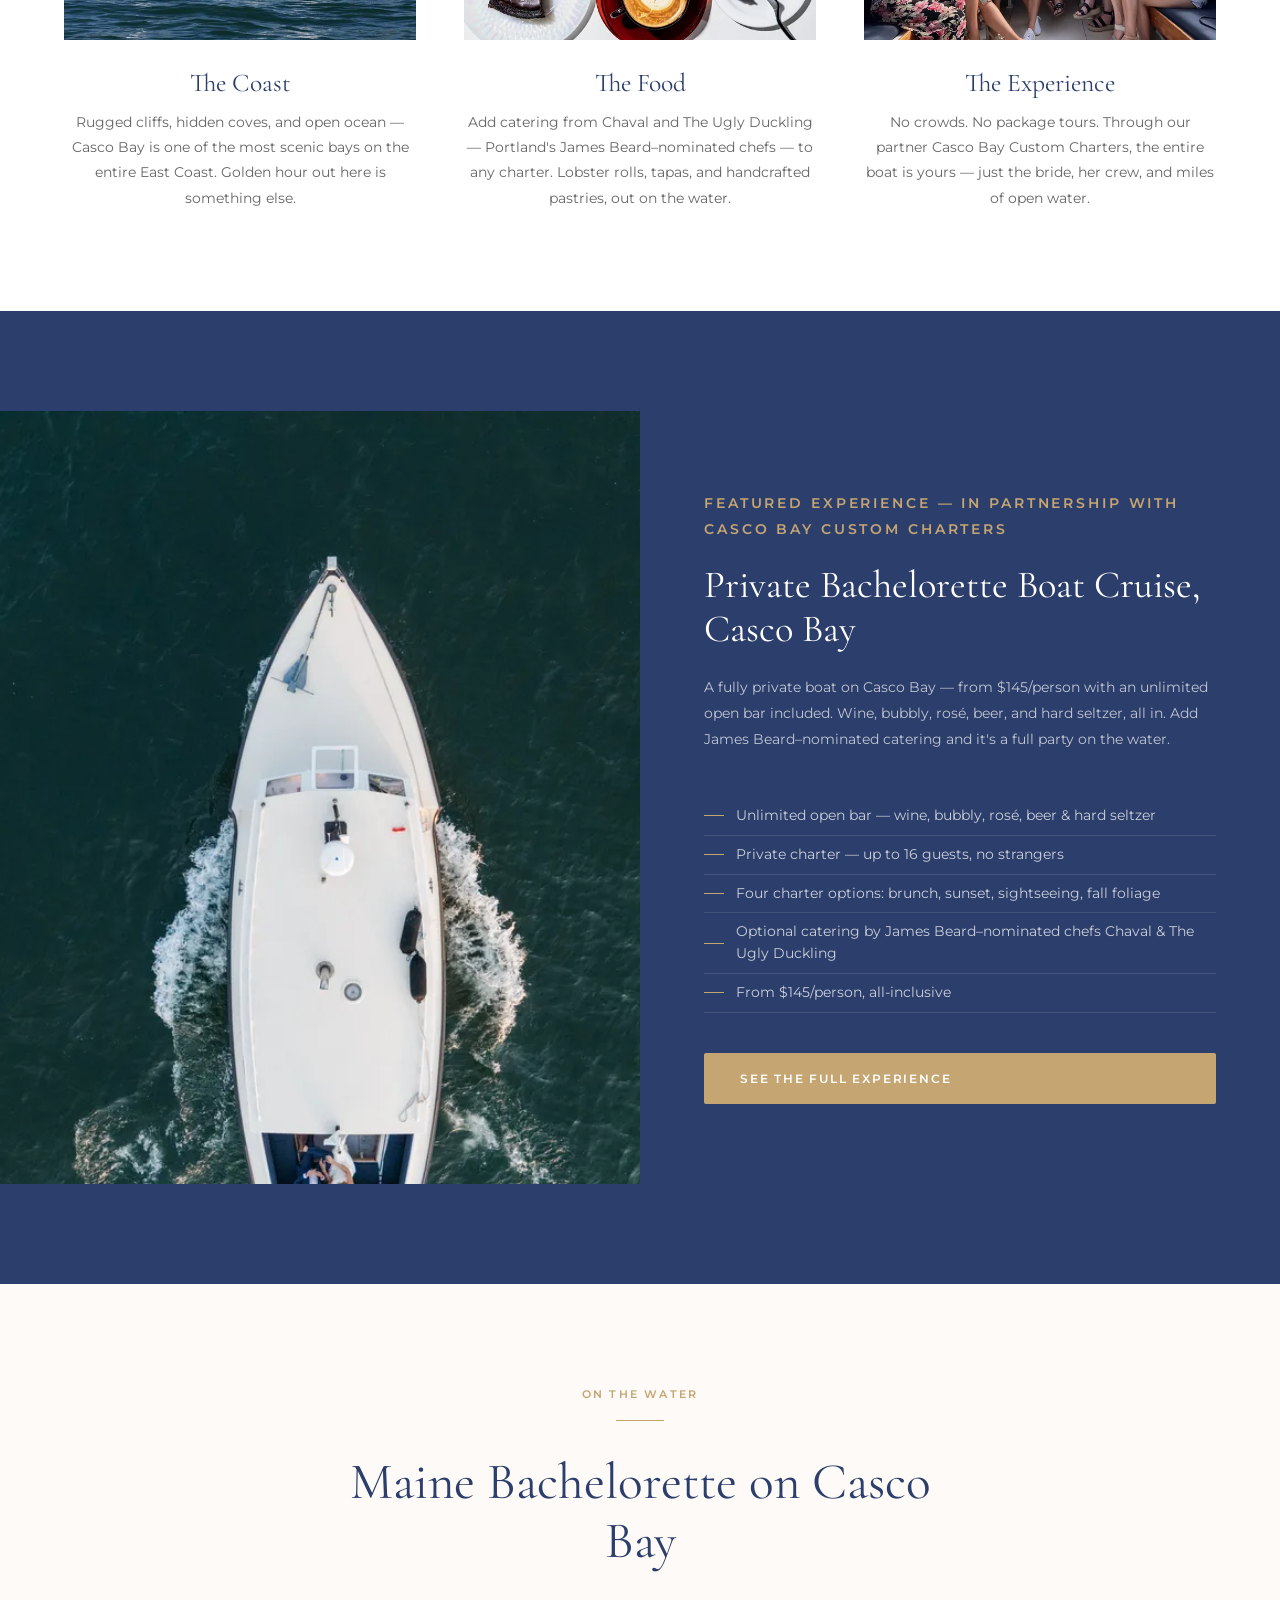
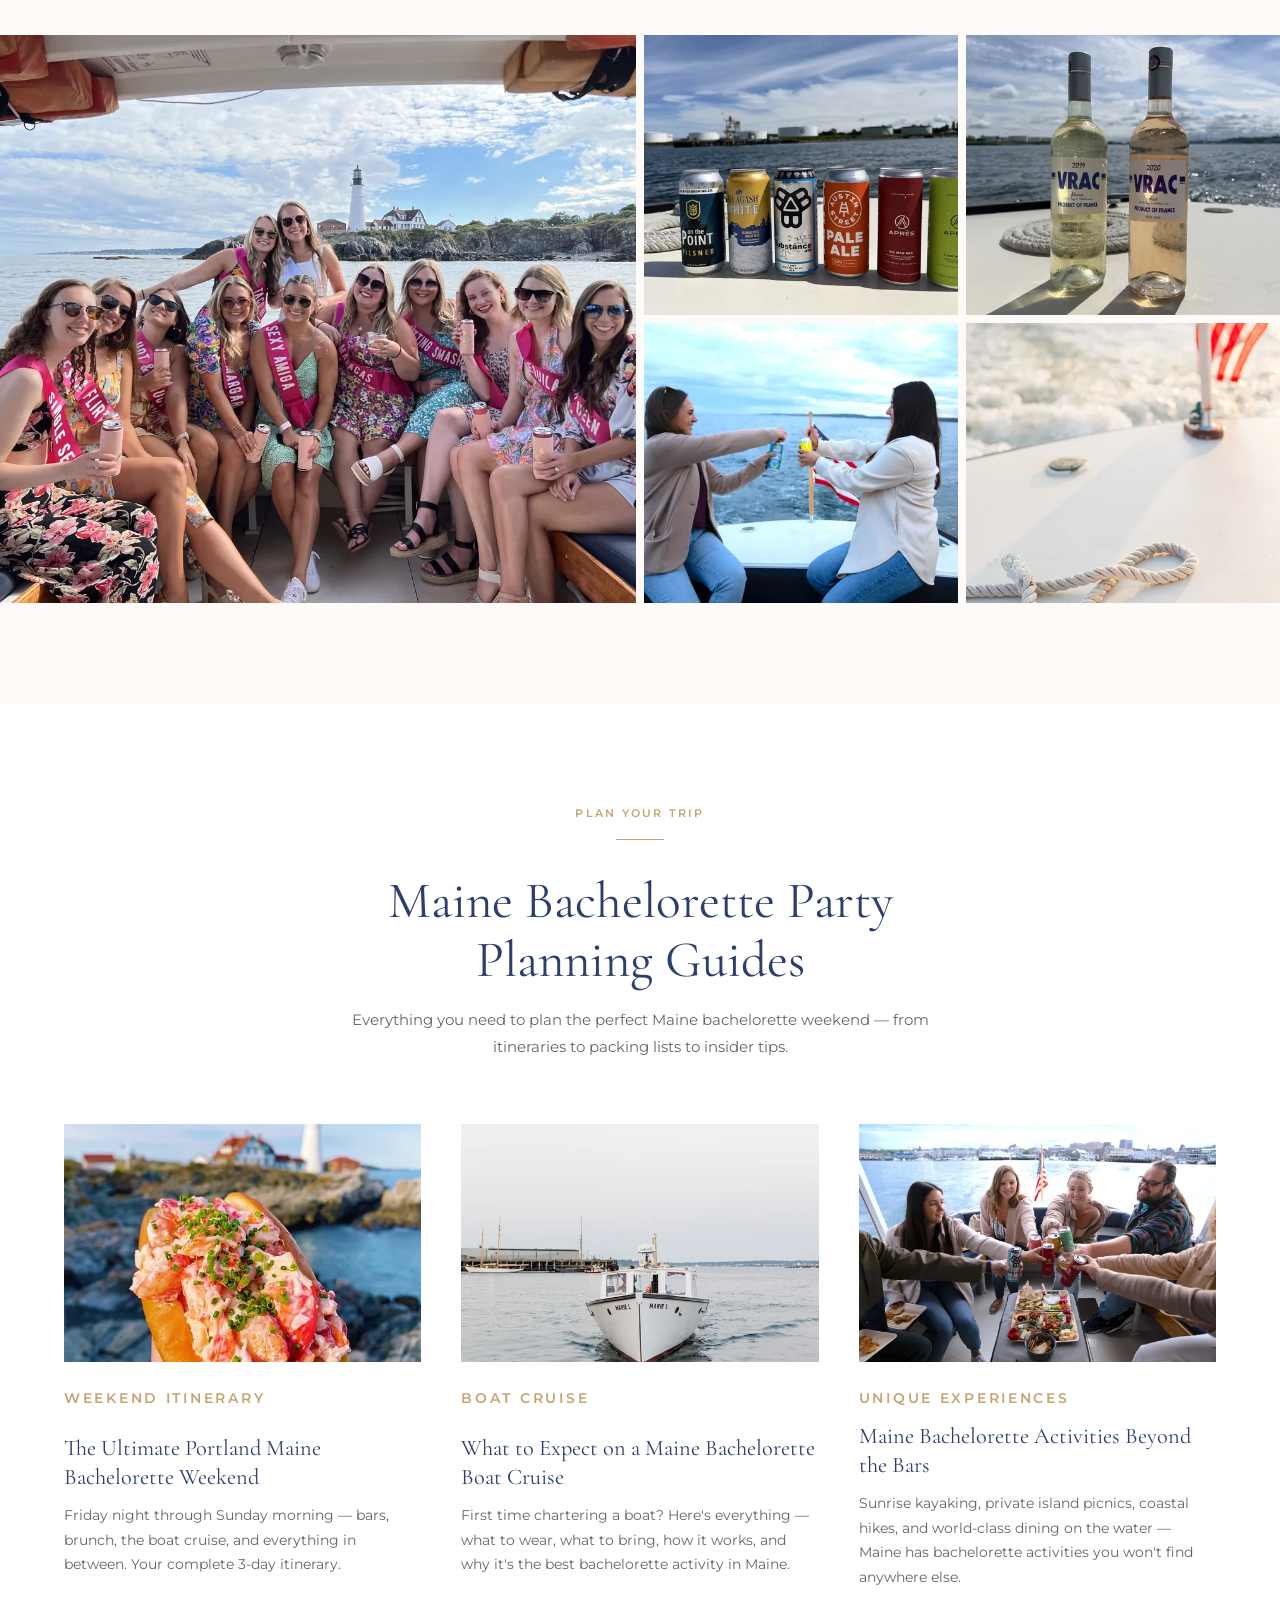
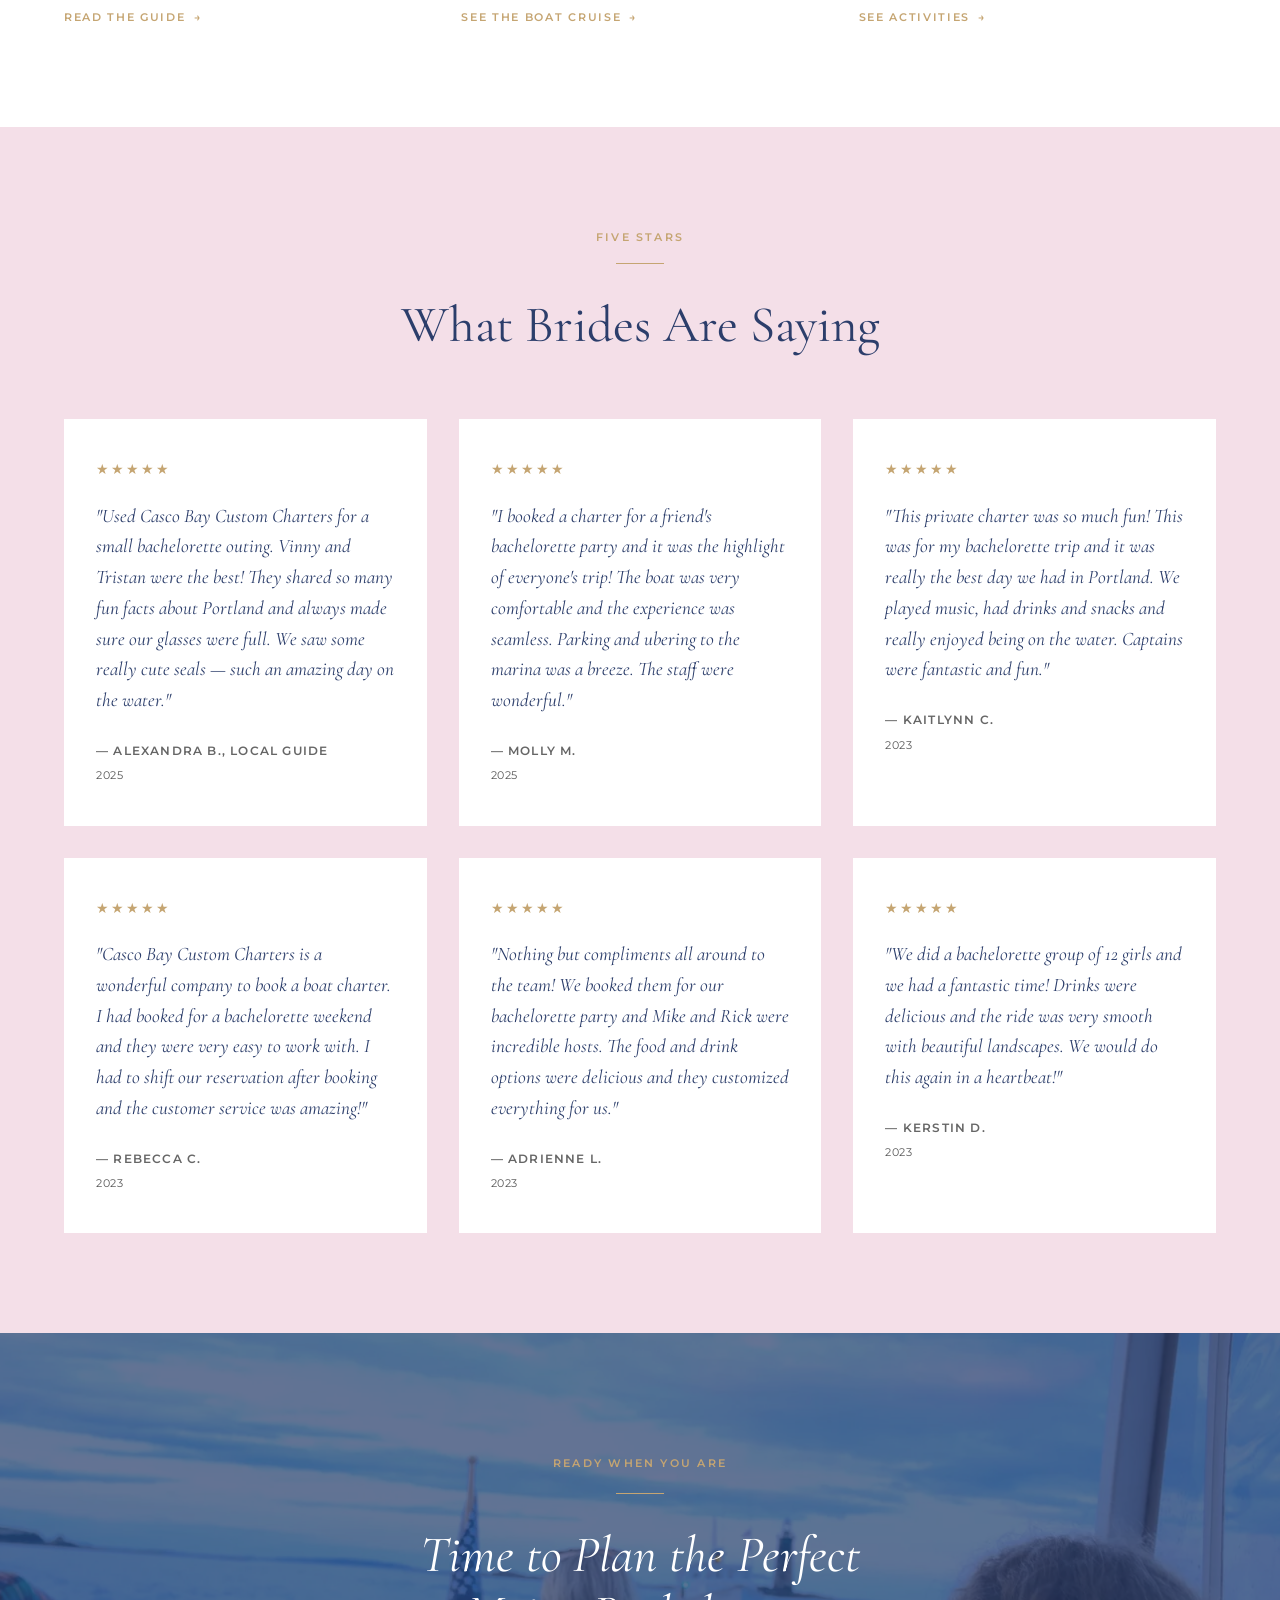
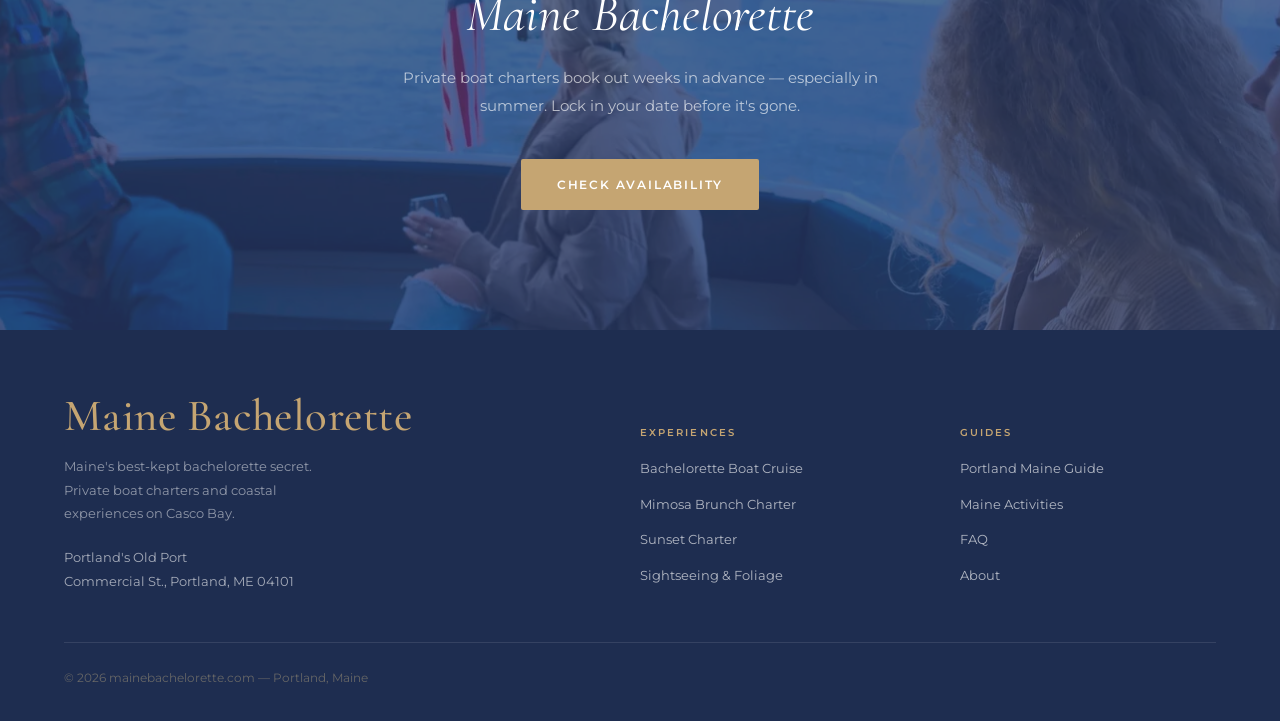
==== commit 4ee1622b: "Fix PageSpeed Insights performance and accessibility issues - Defer ga-internal.js and load Google F" ====
--- a/index.html
+++ b/index.html
@@ -11,7 +11,7 @@
     function gtag(){dataLayer.push(arguments);}
     gtag('js', new Date());
   </script>
-  <script src="/js/ga-internal.js"></script>
+  <script defer src="/js/ga-internal.js"></script>
 
   <!-- Primary SEO -->
   <title>Maine Bachelorette Party Ideas | Portland, Maine</title>
@@ -149,7 +149,9 @@
   <!-- Fonts -->
   <link rel="preconnect" href="https://fonts.googleapis.com">
   <link rel="preconnect" href="https://fonts.gstatic.com" crossorigin>
-  <link href="https://fonts.googleapis.com/css2?family=Cormorant+Garamond:ital,wght@0,300;0,400;0,500;1,300;1,400&family=Montserrat:wght@300;400;500;600&display=swap" rel="stylesheet">
+  <link rel="preload" as="style" href="https://fonts.googleapis.com/css2?family=Cormorant+Garamond:ital,wght@0,300;0,400;0,500;1,300;1,400&family=Montserrat:wght@300;400;500;600&display=swap">
+  <link href="https://fonts.googleapis.com/css2?family=Cormorant+Garamond:ital,wght@0,300;0,400;0,500;1,300;1,400&family=Montserrat:wght@300;400;500;600&display=swap" rel="stylesheet" media="print" onload="this.media='all'">
+  <noscript><link href="https://fonts.googleapis.com/css2?family=Cormorant+Garamond:ital,wght@0,300;0,400;0,500;1,300;1,400&family=Montserrat:wght@300;400;500;600&display=swap" rel="stylesheet"></noscript>
 
   <link rel="stylesheet" href="css/styles.css">
 </head>
@@ -469,8 +471,8 @@
     <div class="container">
       <div class="footer-inner">
         <p class="footer-brand-name">Maine Bachelorette</p>
-        <h4 class="footer-col-heading">Experiences</h4>
-        <h4 class="footer-col-heading">Guides</h4>
+        <h2 class="footer-col-heading">Experiences</h2>
+        <h2 class="footer-col-heading">Guides</h2>
         <div class="footer-brand-body">
           <p>Maine's best-kept bachelorette secret. Private boat charters and coastal experiences on Casco Bay.</p>
           <address class="footer-nap">
--- a/css/styles.css
+++ b/css/styles.css
@@ -2,6 +2,20 @@
    Maine Bachelorette — Global Styles
    Design: Coastal Celebration
    ============================================================= */
+
+/* ── Font fallback metric overrides (reduces CLS from webfont swap) ── */
+@font-face {
+  font-family: 'Cormorant Garamond Fallback';
+  src: local('Georgia');
+  size-adjust: 104%;
+  ascent-override: 95%;
+}
+@font-face {
+  font-family: 'Montserrat Fallback';
+  src: local('Arial');
+  size-adjust: 100%;
+  ascent-override: 92%;
+}
 
 /* ── Variables ─────────────────────────────────────────────── */
 :root {
@@ -16,8 +30,8 @@
   --text-muted: #666666;
   --white:      #FFFFFF;
 
-  --font-heading: 'Cormorant Garamond', serif;
-  --font-body:    'Montserrat', sans-serif;
+  --font-heading: 'Cormorant Garamond', 'Cormorant Garamond Fallback', serif;
+  --font-body:    'Montserrat', 'Montserrat Fallback', sans-serif;
 
   --max-width: 1200px;
   --nav-height: 72px;
@@ -568,8 +582,7 @@
   font-size: 0.7rem;
   font-weight: 400;
   letter-spacing: 0.05em;
-  color: var(--text-muted);
-  opacity: 0.7;
+  color: #595959;
   margin-top: 4px;
 }
 
@@ -652,7 +665,7 @@
 
 .footer-col-links li a {
   font-size: 0.82rem;
-  color: rgba(255,255,255,0.55);
+  color: rgba(255,255,255,0.65);
   transition: color var(--transition);
 }
 
@@ -692,12 +705,12 @@
 
 .footer-nap p {
   font-size: 0.8rem;
-  color: rgba(255,255,255,0.45);
+  color: rgba(255,255,255,0.6);
   line-height: 1.9;
 }
 
 .footer-nap a {
-  color: rgba(255,255,255,0.45);
+  color: rgba(255,255,255,0.6);
   transition: color var(--transition);
 }
 
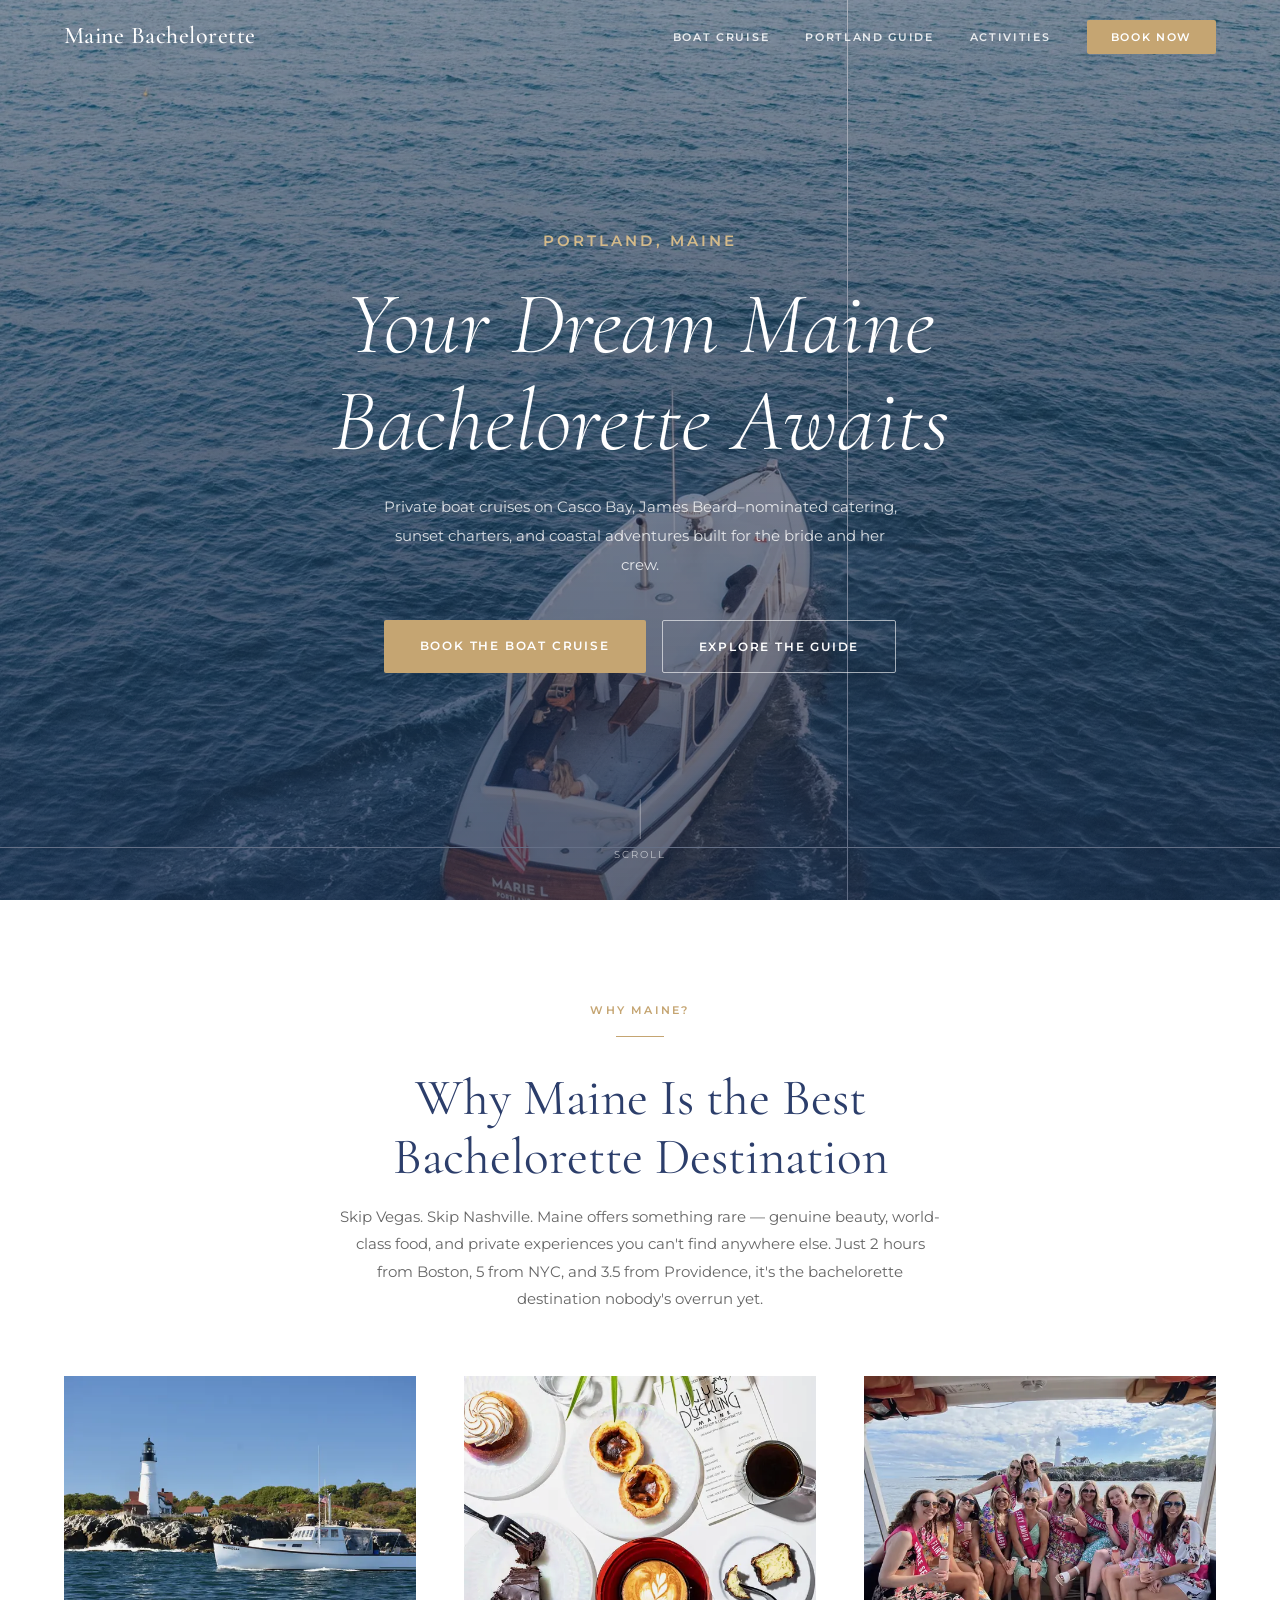
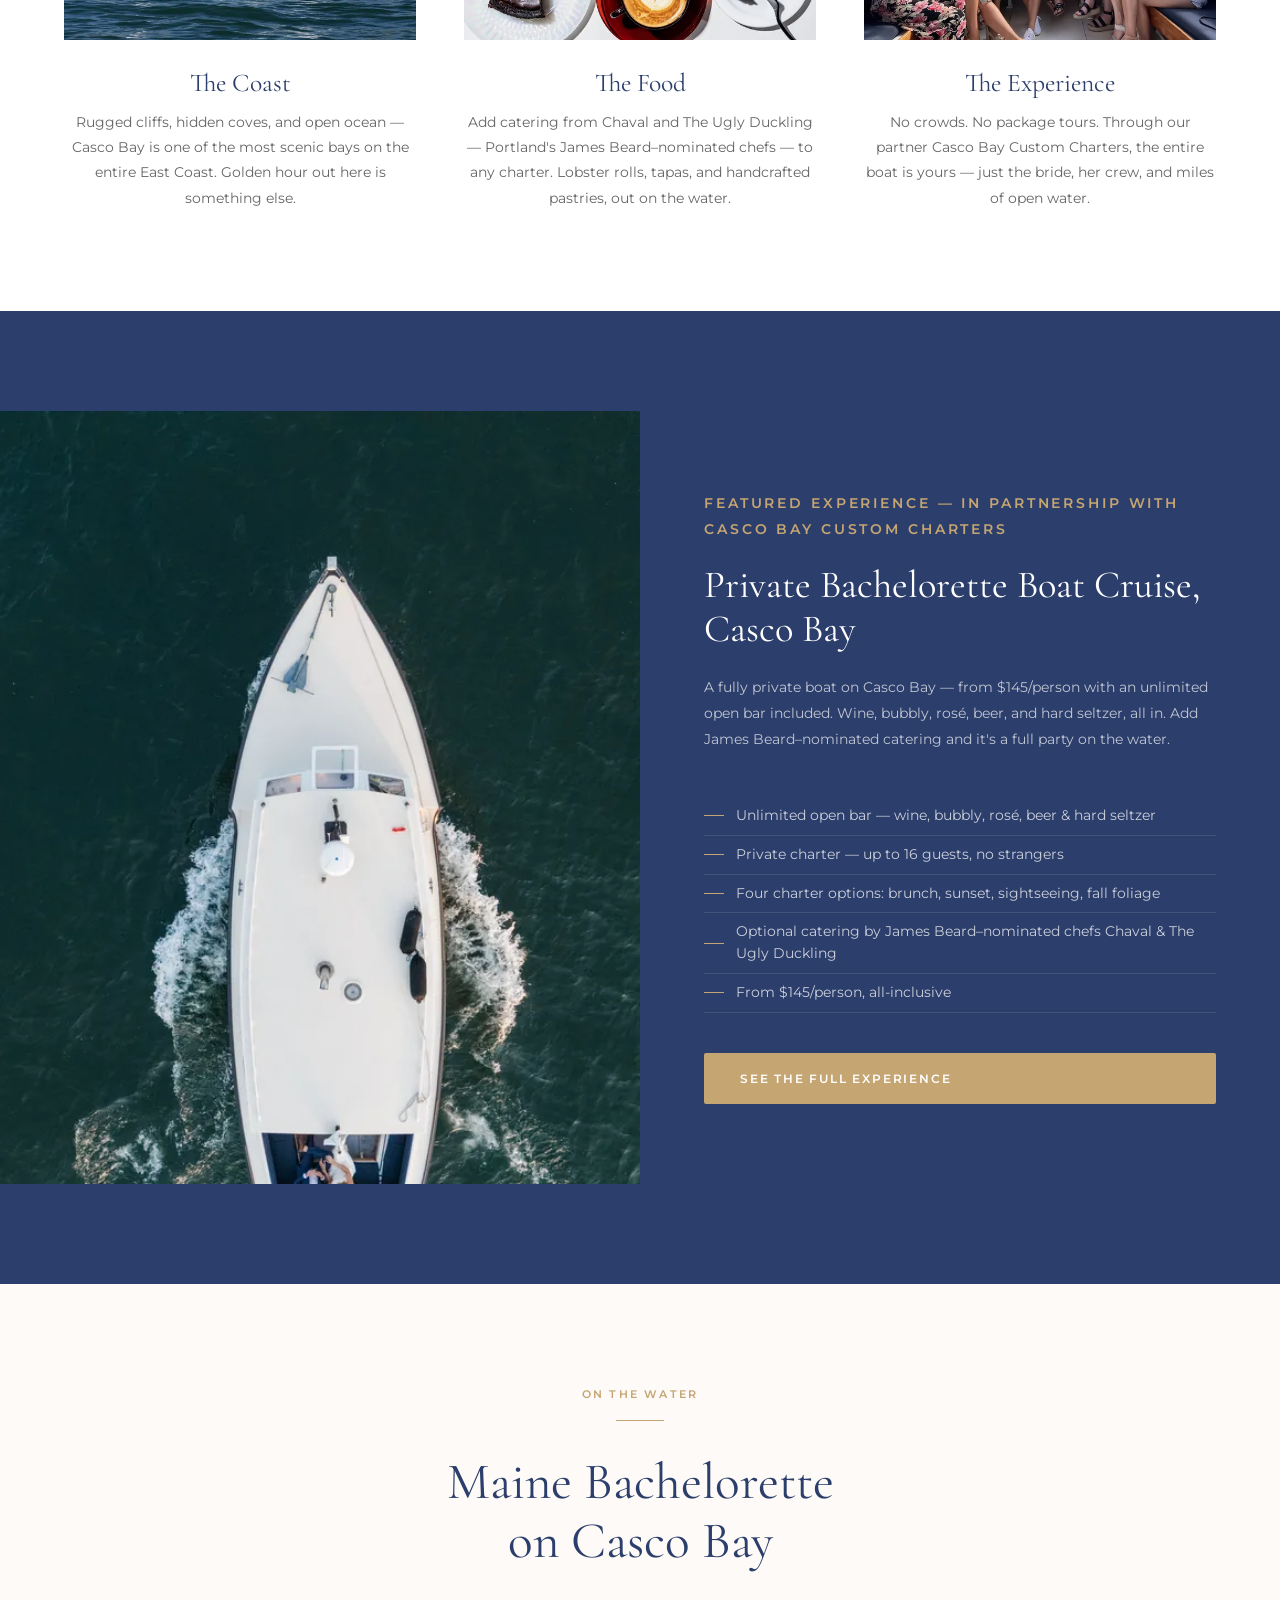
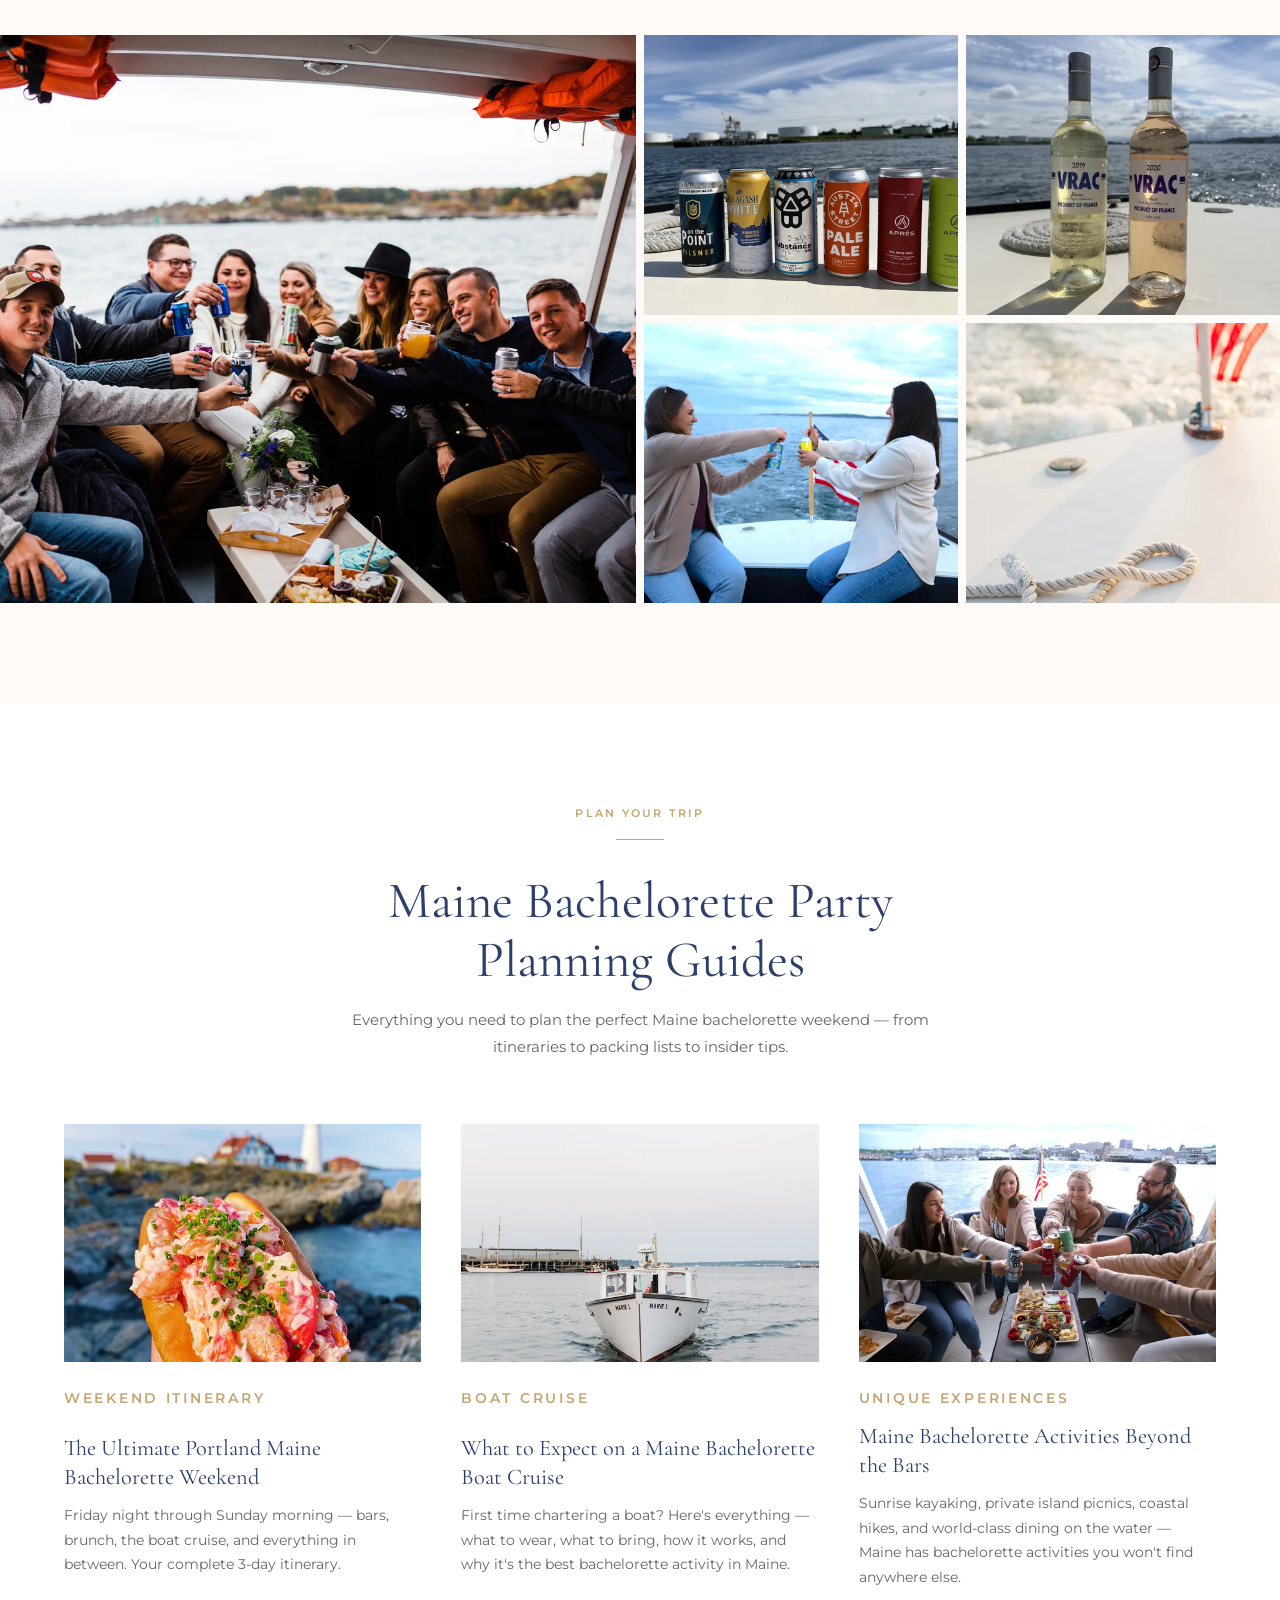
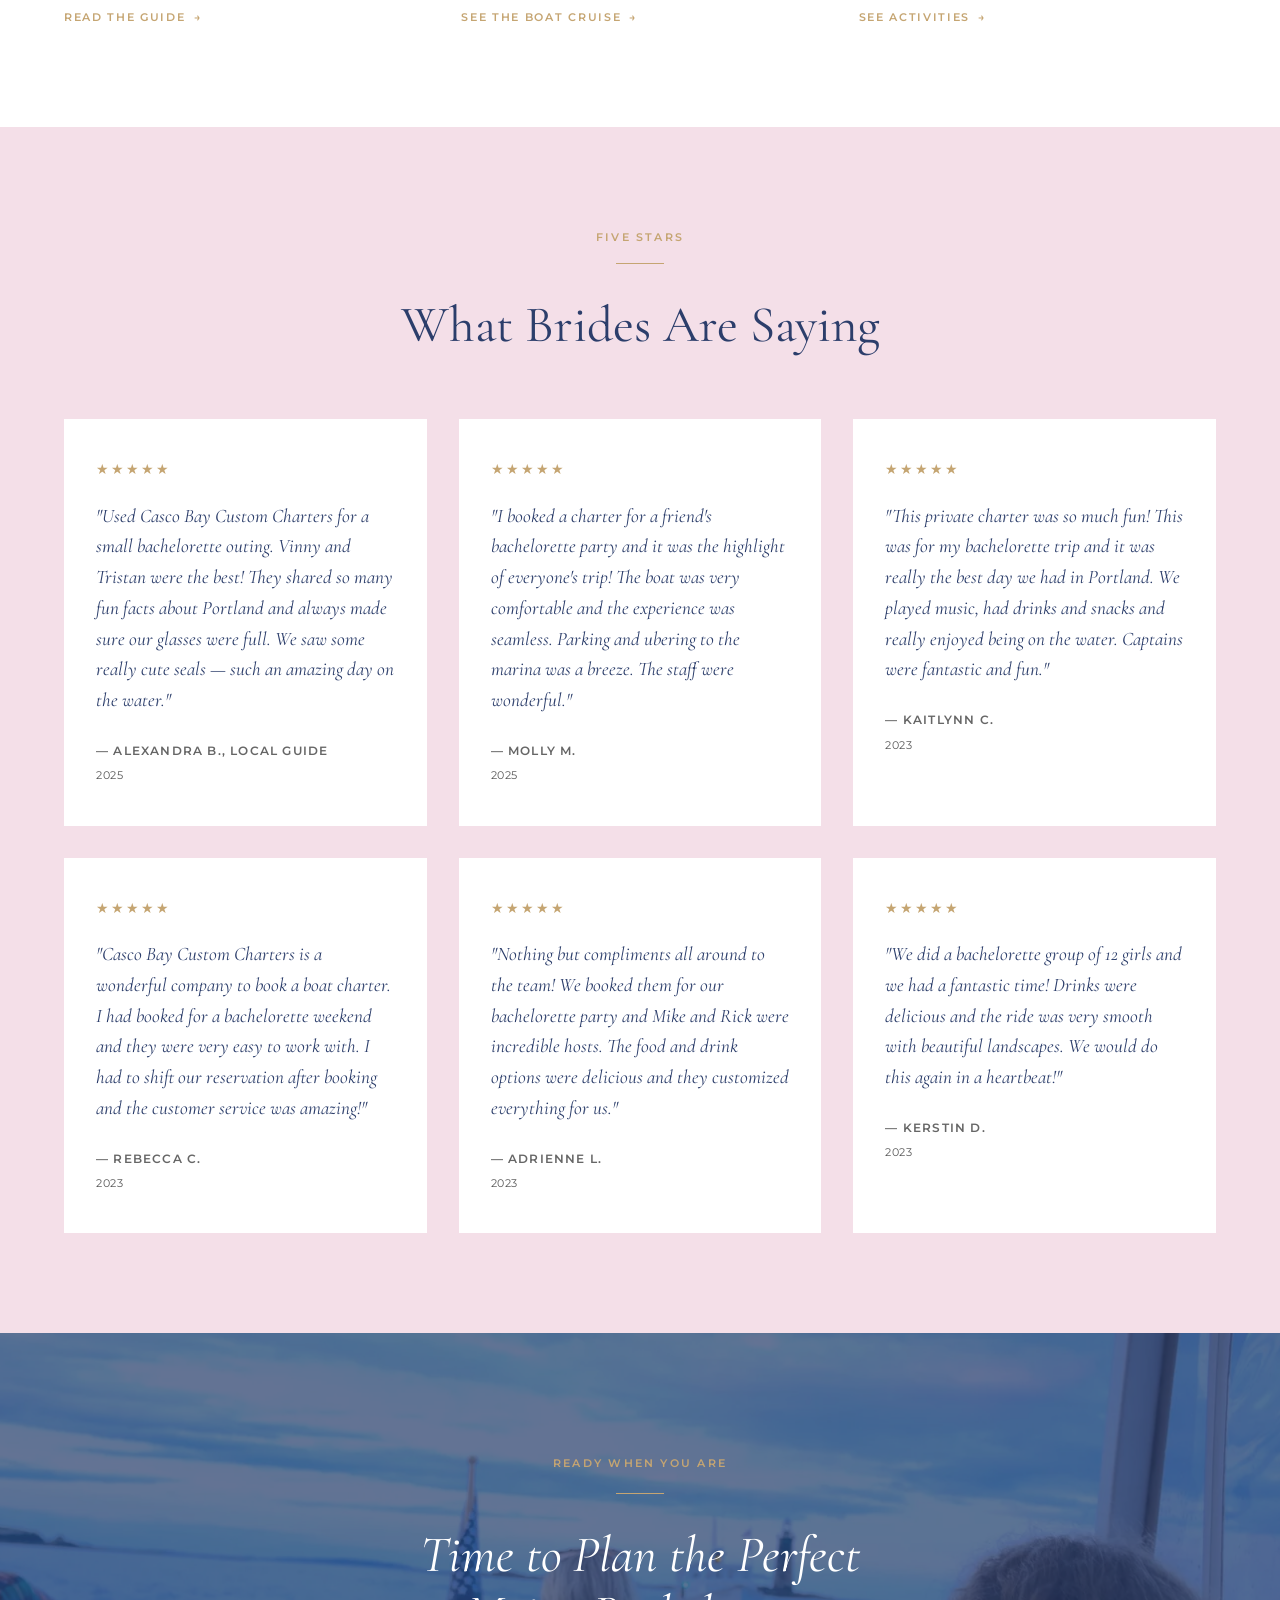
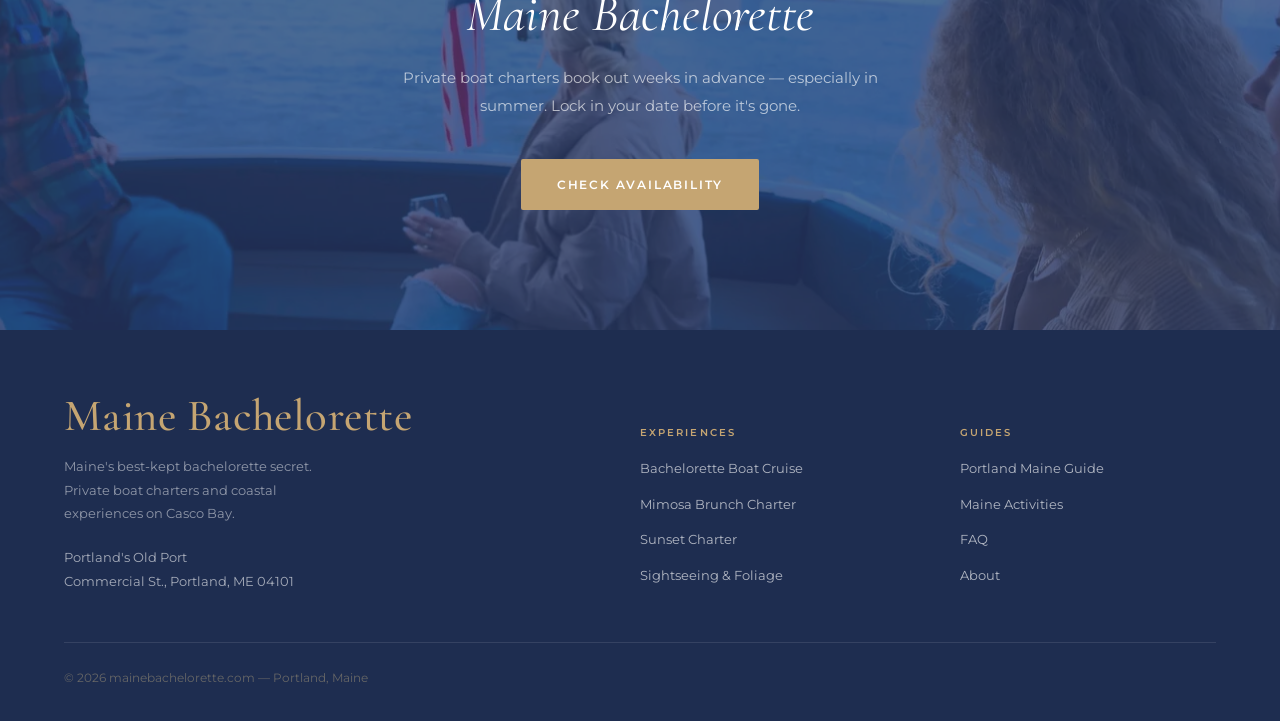
==== commit f26477a4: "Replace two stock gallery photos with new charter photos - Homepage "Maine Bachelorette on Casco Bay" ====
--- a/index.html
+++ b/index.html
@@ -298,14 +298,14 @@
       <div class="section-header">
         <p class="eyebrow">On the Water</p>
         <div class="gold-divider"></div>
-        <h2 id="gallery-heading">Maine Bachelorette on Casco Bay</h2>
+        <h2 id="gallery-heading">Maine Bachelorette <br> on Casco Bay</h2>
       </div>
     </div>
     <div class="gallery-grid" role="list" aria-label="Photo gallery of Maine bachelorette experiences">
       <div class="gallery-item" role="listitem">
         <img
-          src="images/gallery-1.webp"
-          alt="Women celebrating a bachelorette party on a boat in Casco Bay Maine"
+          src="images/private-boat-charter-toast-casco-bay-maine.webp"
+          alt="Friends toasting drinks aboard a private boat charter on Casco Bay, Maine"
           width="1200"
           height="900"
           loading="lazy"
